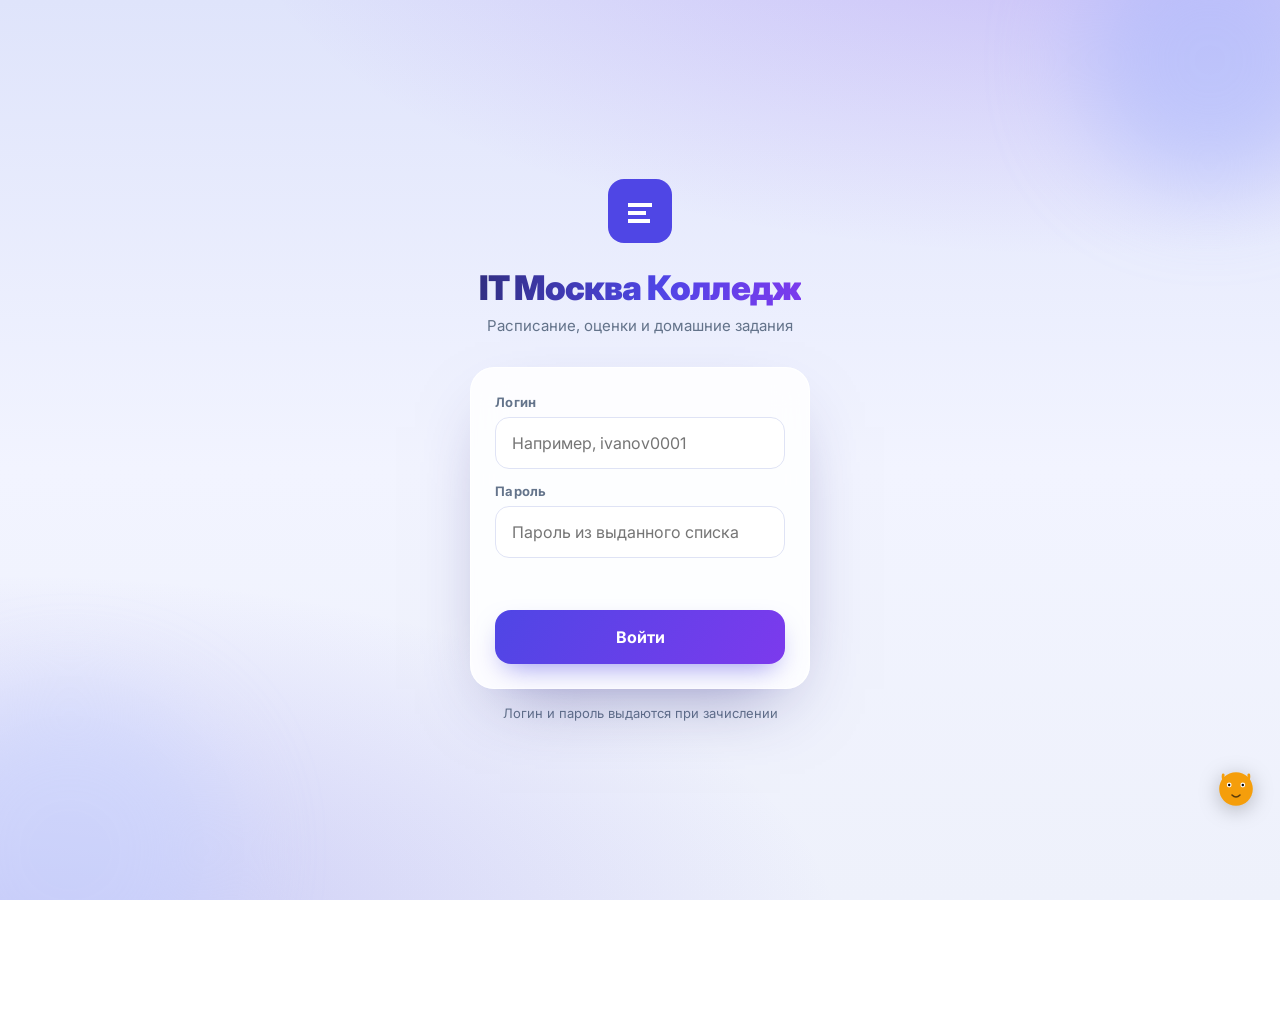
==== index.html @ aaf15a5c "Initial commit: Mesh College PWA (backend, frontend, admin, desktop exe build)" ====
<!DOCTYPE html>
<html lang="ru">
<head>
  <meta charset="UTF-8">
  <meta name="viewport" content="width=device-width, initial-scale=1.0, maximum-scale=1.0, user-scalable=no, viewport-fit=cover">
  <meta name="apple-mobile-web-app-capable" content="yes">
  <meta name="apple-mobile-web-app-status-bar-style" content="black-translucent">
  <meta name="apple-mobile-web-app-title" content="IT Москва Колледж">
  <meta name="theme-color" content="#4f46e5">
  <title>IT Москва Колледж</title>
  <link rel="manifest" href="manifest.json">
  <link rel="icon" type="image/png" href="icons/icon-192.png">
  <link rel="apple-touch-icon" href="icons/touch-icon-180.png">
  <link rel="stylesheet" href="css/style.min.css">
</head>
<body>

  <div id="ptr" class="ptr"></div>

  <!-- ЭКРАН ВХОДА -->
  <div id="screen-login" class="screen active">
    <div class="login-container">
      <div class="login-logo">
        <div class="logo-icon">
          <svg width="64" height="64" viewBox="0 0 64 64" fill="none">
            <rect width="64" height="64" rx="16" fill="#4f46e5"/>
            <path d="M20 24h24v4H20zM20 32h18v4H20zM20 40h22v4H20z" fill="white"/>
          </svg>
        </div>
        <h1>IT Москва Колледж</h1>
        <p class="login-subtitle">Расписание, оценки и домашние задания</p>
      </div>
      <form id="login-form" class="login-form" onsubmit="return Auth.submitLogin(event)">
        <div class="login-field">
          <label for="login-username">Логин</label>
          <input type="text" id="login-username" autocomplete="username" placeholder="Например, ivanov0001" required>
        </div>
        <div class="login-field">
          <label for="login-password">Пароль</label>
          <input type="password" id="login-password" autocomplete="current-password" placeholder="Пароль из выданного списка" required>
        </div>
        <div id="login-error" class="login-error"></div>
        <button type="submit" id="btn-login-submit" class="btn-login">
          <span>Войти</span>
        </button>
      </form>
      <div id="saved-accounts"></div>
      <p class="login-hint">Логин и пароль выдаются при зачислении</p>
    </div>
  </div>

  <!-- ЭКРАН РАСПИСАНИЯ -->
  <div id="screen-schedule" class="screen">
    <header class="screen-header">
      <div class="header-row">
        <div class="header-title-wrap">
          <h2>Расписание</h2>
          <div class="header-stream" id="stream-badge">
            <span class="stream-dot"></span>
            <span id="stream-text">Бета · Второй поток</span>
          </div>
        </div>
        <button class="icon-btn" id="btn-today" onclick="App.navigateTo('today')" title="Мой день">
          <svg width="22" height="22" viewBox="0 0 24 24" fill="none" stroke="currentColor" stroke-width="2">
            <path d="M3 9l9-7 9 7v11a2 2 0 01-2 2H5a2 2 0 01-2-2z"/>
            <path d="M9 22V12h6v10"/>
          </svg>
        </button>
        <button class="icon-btn" id="btn-copy-schedule" onclick="App.copySchedule()" title="Скопировать расписание">
          <svg width="22" height="22" viewBox="0 0 24 24" fill="none" stroke="currentColor" stroke-width="2">
            <rect x="9" y="9" width="13" height="13" rx="2"/>
            <path d="M5 15H4a2 2 0 01-2-2V4a2 2 0 012-2h9a2 2 0 012 2v1"/>
          </svg>
        </button>
        <button class="icon-btn" id="btn-toggle-bells" onclick="App.toggleBells()" title="Расписание звонков">
          <svg width="22" height="22" viewBox="0 0 24 24" fill="none" stroke="currentColor" stroke-width="2">
            <path d="M18 8A6 6 0 006 8c0 7-3 9-3 9h18s-3-2-3-9M13.73 21a2 2 0 01-3.46 0"/>
          </svg>
        </button>
        <button class="icon-btn" id="btn-export-calendar" onclick="App.exportCalendar()" title="Экспорт в календарь">
          <svg width="22" height="22" viewBox="0 0 24 24" fill="none" stroke="currentColor" stroke-width="2">
            <rect x="3" y="4" width="18" height="18" rx="2"/>
            <path d="M16 2v4M8 2v4M3 10h18M8 14h.01M12 14h.01M16 14h.01M8 18h.01M12 18h.01M16 18h.01"/>
          </svg>
        </button>
        <button class="icon-btn" onclick="App.speakSchedule()" title="Озвучить расписание">
          <svg width="22" height="22" viewBox="0 0 24 24" fill="none" stroke="currentColor" stroke-width="2">
            <path d="M11 5L6 9H2v6h4l5 4V5zM15.54 8.46a5 5 0 010 7.07M19.07 4.93a10 10 0 010 14.14"/>
          </svg>
        </button>
      </div>
      <div class="header-date" id="current-date"></div>
    </header>

    <div id="bells-panel" class="bells-panel" style="display:none;"></div>

    <div id="next-lesson-banner" class="next-lesson-banner"></div>

    <div class="mode-segment">
      <button class="mode-segment-btn active" data-mode="week" onclick="App.setScheduleMode('week')">Неделя</button>
      <button class="mode-segment-btn" data-mode="session" onclick="App.setScheduleMode('session')">Сессия</button>
    </div>

    <div id="week-mode">
      <div class="schedule-nav">
        <button class="schedule-nav-btn" data-day="mon">ПН</button>
        <button class="schedule-nav-btn" data-day="tue">ВТ</button>
        <button class="schedule-nav-btn" data-day="wed">СР</button>
        <button class="schedule-nav-btn" data-day="thu">ЧТ</button>
        <button class="schedule-nav-btn" data-day="fri">ПТ</button>
        <button class="schedule-nav-btn" data-day="sat">СБ</button>
      </div>

      <div class="screen-content" id="schedule-content">
        <div class="lesson-card">
          <div class="lesson-pair">1 пара</div>
          <div class="lesson-time">
            <span class="time-start">08:30</span>
            <span class="time-separator">—</span>
            <span class="time-end">10:00</span>
          </div>
          <div class="lesson-info">
            <div class="lesson-subject">Математика</div>
            <div class="lesson-teacher">Иванова И.И.</div>
            <div class="lesson-room">Каб. 214</div>
          </div>
          <div class="lesson-type lesson-type--lection">Лекция</div>
          <div class="lesson-transition">переход в 09:13</div>
        </div>

        <div class="lesson-card">
          <div class="lesson-pair">2 пара</div>
          <div class="lesson-time">
            <span class="time-start">10:10</span>
            <span class="time-separator">—</span>
            <span class="time-end">11:40</span>
          </div>
          <div class="lesson-info">
            <div class="lesson-subject">Информатика</div>
            <div class="lesson-teacher">Петров П.П.</div>
            <div class="lesson-room">Каб. 312</div>
          </div>
          <div class="lesson-type lesson-type--practice">Практика</div>
          <div class="lesson-transition">переход в 10:53</div>
        </div>

        <div class="lesson-card">
          <div class="lesson-pair">3 пара</div>
          <div class="lesson-time">
            <span class="time-start">12:10</span>
            <span class="time-separator">—</span>
            <span class="time-end">13:40</span>
          </div>
          <div class="lesson-info">
            <div class="lesson-subject">Английский язык</div>
            <div class="lesson-teacher">Смирнова А.В.</div>
            <div class="lesson-room">Каб. 108</div>
          </div>
          <div class="lesson-type lesson-type--practice">Практика</div>
          <div class="lesson-transition">переход в 12:53</div>
        </div>
      </div>
    </div>

    <div id="session-mode" class="screen-content" style="display:none;">
      <div class="exam-session-card">
        <div class="exam-session-title" id="session-title">Зимняя сессия 2026/27</div>
        <div class="exam-session-count" id="session-count">5 экзаменов</div>
      </div>
      <div id="exam-list"></div>
      <div id="exam-extras"></div>
    </div>
  </div>

  <!-- ЭКРАН МОЙ ДЕНЬ -->
  <div id="screen-today" class="screen">
    <header class="screen-header">
      <div class="header-row">
        <div class="header-title-wrap">
          <h2>Мой день</h2>
          <div class="header-date" id="today-date"></div>
        </div>
        <button class="icon-btn" onclick="App.navigateTo('schedule')" title="Назад">
          <svg width="22" height="22" viewBox="0 0 24 24" fill="none" stroke="currentColor" stroke-width="2">
            <path d="M19 12H5M12 19l-7-7 7-7"/>
          </svg>
        </button>
      </div>
    </header>

    <div class="screen-content" id="today-content">
      <div class="skeleton-block today-skeleton"></div>
      <div class="skeleton-block today-skeleton"></div>
      <div class="skeleton-block today-skeleton"></div>
    </div>
  </div>

  <!-- ЭКРАН ПОРТФОЛИО -->
  <div id="screen-portfolio" class="screen">
    <header class="screen-header">
      <div class="header-row">
        <div class="header-title-wrap">
          <h2>Портфолио</h2>
          <div class="header-date">Практика · курсовой · достижения</div>
        </div>
        <button class="icon-btn" onclick="App.navigateTo('profile')" title="Назад">
          <svg width="22" height="22" viewBox="0 0 24 24" fill="none" stroke="currentColor" stroke-width="2">
            <path d="M19 12H5M12 19l-7-7 7-7"/>
          </svg>
        </button>
      </div>
    </header>

    <div class="screen-content">
      <button class="btn-secondary profile-action-btn" onclick="App.printPortfolio()">🖨 Печать портфолио</button>
      <div class="exam-session-card">
        <div class="exam-session-title">Практика</div>
        <div class="exam-session-count" id="portfolio-practice-count"></div>
      </div>
      <div id="portfolio-practice"></div>

      <div class="exam-session-card">
        <div class="exam-session-title">Курсовой проект</div>
      </div>
      <div id="portfolio-coursework"></div>

      <div class="exam-session-card">
        <div class="exam-session-title">Диплом</div>
      </div>
      <div id="portfolio-diploma"></div>

      <div class="exam-session-card">
        <div class="exam-session-title">Достижения и награды</div>
      </div>
      <div id="portfolio-achievements"></div>

      <div class="screen-title">Обращения в деканат</div>

      <div class="ticket-form">
        <label class="field-label">Тема обращения</label>
        <input class="text-field" id="ticket-topic" placeholder="Например: справка об обучении">
        <label class="field-label">Текст</label>
        <textarea class="text-field" id="ticket-text" placeholder="Опишите вопрос"></textarea>
        <button class="btn-secondary" onclick="App.createTicket()">Отправить обращение</button>
        <div class="ticket-status" id="ticket-status"></div>
      </div>

      <div id="tickets-list"></div>
    </div>
  </div>

  <!-- ЭКРАН УЧЕБНЫЕ МАТЕРИАЛЫ -->
  <div id="screen-materials" class="screen">
    <header class="screen-header">
      <div class="header-row">
        <div class="header-title-wrap">
          <h2>Учебные материалы</h2>
          <div class="header-date">Материалы и словарь терминов</div>
        </div>
        <button class="icon-btn" onclick="App.navigateTo('profile')" title="Назад">
          <svg width="22" height="22" viewBox="0 0 24 24" fill="none" stroke="currentColor" stroke-width="2">
            <path d="M19 12H5M12 19l-7-7 7-7"/>
          </svg>
        </button>
      </div>
    </header>
    <div class="screen-content" id="materials-content">
      <div class="empty-state"><p>Загрузка…</p></div>
    </div>
  </div>

  <!-- ЭКРАН ВНЕУЧЕБКА -->
  <div id="screen-extern" class="screen">
    <header class="screen-header">
      <div class="header-row">
        <div class="header-title-wrap">
          <h2>Внеучебка</h2>
          <div class="header-date">Кружки · находки · FAQ</div>
        </div>
        <button class="icon-btn" onclick="App.navigateTo('profile')" title="Назад">
          <svg width="22" height="22" viewBox="0 0 24 24" fill="none" stroke="currentColor" stroke-width="2">
            <path d="M19 12H5M12 19l-7-7 7-7"/>
          </svg>
        </button>
      </div>
    </header>
    <div class="screen-content" id="extern-content">
      <div class="empty-state"><p>Загрузка…</p></div>
    </div>
  </div>

  <!-- ЭКРАН ПОДГОТОВКА К СЕССИИ -->
  <div id="screen-prep" class="screen">
    <header class="screen-header">
      <div class="header-row">
        <div class="header-title-wrap">
          <h2>Подготовка к сессии</h2>
          <div class="header-date">Чек-лист и таймер фокуса</div>
        </div>
        <button class="icon-btn" onclick="App.navigateTo('schedule')" title="Назад">
          <svg width="22" height="22" viewBox="0 0 24 24" fill="none" stroke="currentColor" stroke-width="2">
            <path d="M19 12H5M12 19l-7-7 7-7"/>
          </svg>
        </button>
      </div>
    </header>
    <div class="screen-content" id="prep-content">
      <div class="empty-state"><p>Загрузка…</p></div>
    </div>
  </div>

  <!-- ЭКРАН ПРЕПОДАВАТЕЛЯ -->
  <div id="screen-teacher" class="screen">
    <header class="screen-header">
      <div class="header-row">
        <div class="header-title-wrap">
          <h2>Преподаватель</h2>
          <div class="header-date" id="teacher-group"></div>
        </div>
        <button class="icon-btn" onclick="App.navigateTo('profile')" title="Назад">
          <svg width="22" height="22" viewBox="0 0 24 24" fill="none" stroke="currentColor" stroke-width="2">
            <path d="M19 12H5M12 19l-7-7 7-7"/>
          </svg>
        </button>
      </div>
    </header>
    <div class="screen-content" id="teacher-content">
      <div class="empty-state"><p>Загрузка…</p></div>
    </div>
  </div>

  <!-- ЭКРАН КУРАТОРА -->
  <div id="screen-curator" class="screen">
    <header class="screen-header">
      <div class="header-row">
        <div class="header-title-wrap">
          <h2>Куратор</h2>
          <div class="header-date" id="curator-group"></div>
        </div>
        <button class="icon-btn" onclick="App.navigateTo('profile')" title="Назад">
          <svg width="22" height="22" viewBox="0 0 24 24" fill="none" stroke="currentColor" stroke-width="2">
            <path d="M19 12H5M12 19l-7-7 7-7"/>
          </svg>
        </button>
      </div>
    </header>
    <div class="screen-content" id="curator-content">
      <div class="empty-state"><p>Загрузка…</p></div>
    </div>
  </div>

  <!-- ЭКРАН ЗАМЕН -->
  <div id="screen-replacements" class="screen">
    <header class="screen-header">
      <div class="header-row">
        <div class="header-title-wrap">
          <h2>Замены</h2>
          <div class="header-date" id="replacements-date"></div>
        </div>
      </div>
    </header>
    <div class="screen-content" id="replacements-content"></div>
  </div>

  <!-- ЭКРАН НОВОСТЕЙ -->
  <div id="screen-news" class="screen">
    <header class="screen-header">
      <div class="header-row">
        <div class="header-title-wrap">
          <h2>Новости</h2>
        </div>
      </div>
    </header>
    <div class="screen-content" id="news-content">
      <div class="empty-state"><p>Загрузка…</p></div>
    </div>
  </div>

  <!-- ЭКРАН ОЦЕНОК -->
  <div id="screen-grades" class="screen">
    <header class="screen-header">
      <h2>Оценки</h2>
      <div class="header-period">Триместр 1</div>
    </header>

    <div class="screen-content">
      <div class="grades-summary">
        <div class="grade-stat">
          <div class="grade-stat-value" id="avg-grade">4.2</div>
          <div class="grade-stat-label">Средний балл</div>
        </div>
        <div class="grade-stat">
          <div class="grade-stat-value" id="total-marks">47</div>
          <div class="grade-stat-label">Всего оценок</div>
        </div>
      </div>

      <div id="grade-rank-banner"></div>

      <div id="target-calc"></div>

      <div class="grades-chart-card">
        <div class="grades-chart-title">Успеваемость по предметам</div>
        <div id="grades-chart"></div>
      </div>

      <div class="grades-list" id="grades-list">
        <div class="grade-item">
          <div class="grade-subject">Математика</div>
          <div class="grade-marks">
            <span class="mark mark-5">5</span>
            <span class="mark mark-5">5</span>
            <span class="mark mark-4">4</span>
            <span class="mark mark-5">5</span>
            <span class="mark mark-4">4</span>
            <span class="mark mark-5">5</span>
          </div>
          <div class="grade-avg">4.8</div>
        </div>

        <div class="grade-item">
          <div class="grade-subject">Информатика</div>
          <div class="grade-marks">
            <span class="mark mark-5">5</span>
            <span class="mark mark-5">5</span>
            <span class="mark mark-5">5</span>
            <span class="mark mark-4">4</span>
            <span class="mark mark-5">5</span>
          </div>
          <div class="grade-avg">4.8</div>
        </div>

        <div class="grade-item">
          <div class="grade-subject">Английский язык</div>
          <div class="grade-marks">
            <span class="mark mark-4">4</span>
            <span class="mark mark-3">3</span>
            <span class="mark mark-4">4</span>
            <span class="mark mark-5">5</span>
            <span class="mark mark-4">4</span>
          </div>
          <div class="grade-avg">4.0</div>
        </div>

        <div class="grade-item">
          <div class="grade-subject">Русский язык</div>
          <div class="grade-marks">
            <span class="mark mark-4">4</span>
            <span class="mark mark-4">4</span>
            <span class="mark mark-3">3</span>
            <span class="mark mark-4">4</span>
          </div>
          <div class="grade-avg">3.8</div>
        </div>

        <div class="grade-item">
          <div class="grade-subject">Физика</div>
          <div class="grade-marks">
            <span class="mark mark-5">5</span>
            <span class="mark mark-4">4</span>
            <span class="mark mark-5">5</span>
            <span class="mark mark-4">4</span>
            <span class="mark mark-5">5</span>
            <span class="mark mark-5">5</span>
          </div>
          <div class="grade-avg">4.7</div>
        </div>
      </div>
    </div>
  </div>

  <!-- ЭКРАН ДОМАШНИХ -->
  <div id="screen-homework" class="screen">
    <header class="screen-header">
      <h2>Домашние задания</h2>
      <div class="header-count" id="hw-count">4 задания</div>
    </header>

    <div class="screen-content" id="homework-content">
      <div class="homework-card homework-card--urgent">
        <div class="hw-badge">Завтра</div>
        <div class="hw-subject">Математика</div>
        <div class="hw-task">Решить задачи №12-18 стр. 45</div>
        <div class="hw-deadline">11 сентября, 08:30</div>
      </div>

      <div class="homework-card homework-card--soon">
        <div class="hw-badge">Через 2 дня</div>
        <div class="hw-subject">Информатика</div>
        <div class="hw-task">Написать программу на Python</div>
        <div class="hw-deadline">12 сентября, 09:25</div>
      </div>

      <div class="homework-card">
        <div class="hw-badge">Через 3 дня</div>
        <div class="hw-subject">Английский язык</div>
        <div class="hw-task">Выучить слова Unit 5, подготовить презентацию</div>
        <div class="hw-deadline">13 сентября, 10:20</div>
      </div>

      <div class="homework-card">
        <div class="hw-badge">Через 5 дней</div>
        <div class="hw-subject">Физика</div>
        <div class="hw-task">Лабораторная работа №3, отчёт</div>
        <div class="hw-deadline">15 сентября, 11:15</div>
      </div>
    </div>
  </div>

  <!-- ЭКРАН ПОСЕЩАЕМОСТИ -->
  <div id="screen-attendance" class="screen">
    <header class="screen-header">
      <div class="header-row">
        <div class="header-title-wrap">
          <h2>Посещаемость</h2>
          <div class="header-stream">
            <span class="stream-dot"></span>
            <span id="attendance-group"></span>
          </div>
        </div>
        <button class="icon-btn" onclick="App.navigateTo('profile')" title="Назад">
          <svg width="22" height="22" viewBox="0 0 24 24" fill="none" stroke="currentColor" stroke-width="2">
            <path d="M19 12H5M12 19l-7-7 7-7"/>
          </svg>
        </button>
      </div>
    </header>
    <div class="screen-content" id="attendance-content">
      <div class="empty-state"><p>Загрузка…</p></div>
    </div>
  </div>

  <!-- ЭКРАН ПРОФИЛЯ -->
  <div id="screen-profile" class="screen">
    <header class="screen-header">
      <h2>Профиль</h2>
    </header>

    <div class="screen-content">
      <div class="profile-card">
        <div class="profile-avatar" id="profile-avatar">ИП</div>
        <div class="profile-name" id="profile-name">Иванов Петр</div>
        <div class="profile-class" id="profile-class">2 курс</div>
      </div>

      <div class="profile-info">
        <div class="info-row">
          <span class="info-label">Колледж</span>
          <span class="info-value" id="info-school">ГБПОУ ИТ Москвы</span>
        </div>
        <div class="info-row">
          <span class="info-label">Специальность</span>
          <span class="info-value" id="info-speciality">—</span>
        </div>
        <div class="info-row">
          <span class="info-label">Группа</span>
          <span class="info-value" id="info-group">ИС-21</span>
        </div>
        <div class="info-row">
          <span class="info-label">Форма обучения</span>
          <span class="info-value" id="info-forma">Бюджет</span>
        </div>
        <div class="info-row">
          <span class="info-label">Корпус</span>
          <span class="info-value" id="info-address">—</span>
        </div>
        <div class="info-row">
          <span class="info-label">Куратор группы</span>
          <span class="info-value" id="info-teacher">—</span>
        </div>
        <div class="info-row">
          <span class="info-label">Телефон куратора</span>
          <span class="info-value"><a href="tel:" id="info-teacher-phone" style="color:var(--primary);text-decoration:none;">—</a></span>
        </div>
      </div>

      <div class="profile-stats">
        <div class="stat-card">
          <div class="stat-value" id="stat-attendance">94%</div>
          <div class="stat-label">Посещаемость</div>
        </div>
        <div class="stat-card">
          <div class="stat-value" id="stat-homework">87%</div>
          <div class="stat-label">Домашки сданы</div>
        </div>
      </div>

      <div class="achievements-card">
        <div class="achievements-title">Достижения</div>
        <div class="achievements-row">
          <div class="achievement-item">
            <div class="achievement-value" id="ach-avg">4.2</div>
            <div class="achievement-label">Средний балл</div>
          </div>
          <div class="achievement-item">
            <div class="achievement-value" id="ach-scholarship">—</div>
            <div class="achievement-label">Стипендия</div>
          </div>
          <div class="achievement-item">
            <div class="achievement-value" id="ach-rating">—</div>
            <div class="achievement-label">Место в группе</div>
          </div>
        </div>
        <div class="achievement-badge" id="ach-badge"></div>
      </div>

      <div class="profile-actions">
        <button class="quick-item" onclick="App.showStudentCard()">
          <span class="quick-icon qc-indigo">
            <svg width="20" height="20" viewBox="0 0 24 24" fill="none" stroke="currentColor" stroke-width="2" stroke-linecap="round" stroke-linejoin="round">
              <rect x="3" y="3" width="18" height="18" rx="3"/>
              <path d="M3 9h18M9 21V9"/>
            </svg>
          </span>
          <span class="quick-label">Электронный студенческий</span>
        </button>
        <button class="quick-item" onclick="App.toggleLogins()">
          <span class="quick-icon qc-slate">
            <svg width="20" height="20" viewBox="0 0 24 24" fill="none" stroke="currentColor" stroke-width="2" stroke-linecap="round" stroke-linejoin="round">
              <path d="M12 21s-7-4.35-9-8.5C1.5 9 3.5 5 7.5 5 9.3 5 11 6.1 12 7.5 13 6.1 14.7 5 16.5 5c4 0 6 4 4.5 7.5C19 16.65 12 21 12 21z"/>
            </svg>
          </span>
          <span class="quick-label">История входов</span>
        </button>
        <button class="quick-item" onclick="App.navigateTo('attendance')">
          <span class="quick-icon qc-emerald">
            <svg width="20" height="20" viewBox="0 0 24 24" fill="none" stroke="currentColor" stroke-width="2" stroke-linecap="round" stroke-linejoin="round">
              <path d="M9 11l3 3L22 4M21 12v7a2 2 0 01-2 2H5a2 2 0 01-2-2V5a2 2 0 012-2h11"/>
            </svg>
          </span>
          <span class="quick-label">Посещаемость</span>
        </button>
        <button class="quick-item" onclick="App.navigateTo('portfolio')">
          <span class="quick-icon qc-violet">
            <svg width="20" height="20" viewBox="0 0 24 24" fill="none" stroke="currentColor" stroke-width="2" stroke-linecap="round" stroke-linejoin="round">
              <rect x="2" y="7" width="20" height="14" rx="2"/>
              <path d="M16 7V5a2 2 0 00-2-2h-4a2 2 0 00-2 2v2M8 12h.01M12 12h.01M16 12h.01M8 16h.01M12 16h.01M16 16h.01"/>
            </svg>
          </span>
          <span class="quick-label">Портфолио и практика</span>
        </button>
        <button class="quick-item" onclick="App.navigateTo('today')">
          <span class="quick-icon qc-sky">
            <svg width="20" height="20" viewBox="0 0 24 24" fill="none" stroke="currentColor" stroke-width="2" stroke-linecap="round" stroke-linejoin="round">
              <path d="M3 9l9-7 9 7v11a2 2 0 01-2 2H5a2 2 0 01-2-2z"/>
              <path d="M9 22V12h6v10"/>
            </svg>
          </span>
          <span class="quick-label">Мой день</span>
        </button>
        <button class="quick-item" onclick="App.navigateTo('materials')">
          <span class="quick-icon qc-amber">
            <svg width="20" height="20" viewBox="0 0 24 24" fill="none" stroke="currentColor" stroke-width="2" stroke-linecap="round" stroke-linejoin="round">
              <path d="M4 19.5A2.5 2.5 0 016.5 17H20M4 19.5A2.5 2.5 0 006.5 22H20V2H6.5A2.5 2.5 0 004 4.5v15z"/>
            </svg>
          </span>
          <span class="quick-label">Учебные материалы</span>
        </button>
        <button class="quick-item" onclick="App.navigateTo('extern')">
          <span class="quick-icon qc-rose">
            <svg width="20" height="20" viewBox="0 0 24 24" fill="none" stroke="currentColor" stroke-width="2" stroke-linecap="round" stroke-linejoin="round">
              <circle cx="12" cy="12" r="10"/>
              <path d="M8 14s1.5 2 4 2 4-2 4-2"/>
              <line x1="9" y1="9" x2="9.01" y2="9"/>
              <line x1="15" y1="9" x2="15.01" y2="9"/>
            </svg>
          </span>
          <span class="quick-label">Внеучебка</span>
        </button>
        <button class="quick-item" onclick="App.navigateTo('prep')">
          <span class="quick-icon qc-purple">
            <svg width="20" height="20" viewBox="0 0 24 24" fill="none" stroke="currentColor" stroke-width="2" stroke-linecap="round" stroke-linejoin="round">
              <circle cx="12" cy="13" r="8"/>
              <path d="M12 9v4l2 2M9 2h6"/>
            </svg>
          </span>
          <span class="quick-label">Подготовка к сессии</span>
        </button>
        <button class="quick-item" onclick="App.showSpravka()">
          <span class="quick-icon qc-teal">
            <svg width="20" height="20" viewBox="0 0 24 24" fill="none" stroke="currentColor" stroke-width="2" stroke-linecap="round" stroke-linejoin="round">
              <path d="M14 2H6a2 2 0 00-2 2v16a2 2 0 002 2h12a2 2 0 002-2V8z"/>
              <path d="M14 2v6h6M16 13H8M16 17H8M10 9H8"/>
            </svg>
          </span>
          <span class="quick-label">Справка об обучении</span>
        </button>
        <button class="quick-item" onclick="App.showReport()">
          <span class="quick-icon qc-orange">
            <svg width="20" height="20" viewBox="0 0 24 24" fill="none" stroke="currentColor" stroke-width="2" stroke-linecap="round" stroke-linejoin="round">
              <path d="M14 2H6a2 2 0 00-2 2v16a2 2 0 002 2h12a2 2 0 002-2V8z"/>
              <path d="M14 2v6h6M16 13H8M16 17H8M10 9H8"/>
              <path d="M12 15v0"/>
            </svg>
          </span>
          <span class="quick-label">Отчёт об успеваемости</span>
        </button>
        <button class="btn-secondary profile-action-btn" style="display:none" id="btn-teacher-panel" onclick="App.navigateTo('teacher')">
          Отметка посещаемости
        </button>
        <button class="btn-secondary profile-action-btn" style="display:none" id="btn-curator-panel" onclick="App.navigateTo('curator')">
          Дашборд группы
        </button>
      </div>

      <div class="settings-card" id="logins-block" style="display:none">
        <div class="settings-title">Мои входы</div>
        <div id="logins-list"></div>
      </div>

  <div class="settings-card">
    <div class="settings-title">Настройки</div>

    <div class="setting-row">
      <span class="setting-label">Тема оформления</span>
      <button class="push-toggle" id="btn-theme" onclick="App.cycleTheme()">
        <span id="theme-text">Светлая</span>
      </button>
    </div>

    <div class="setting-row">
      <span class="setting-label">Пин-код при открытии</span>
      <button class="push-toggle" id="btn-pin" onclick="App.togglePinLock()">
        <span id="pin-text">Выключить</span>
      </button>
    </div>

    <div class="setting-row" id="install-row" style="display:none;">
      <span class="setting-label">Установить приложение</span>
      <button class="push-toggle" id="btn-install" onclick="App.installApp()">
        <span>Установить</span>
      </button>
    </div>

    <div class="setting-row">
      <span class="setting-label">Напоминания о парах</span>
      <button class="push-toggle" id="btn-push" onclick="App.togglePush()">
        <span id="push-text">Включить</span>
      </button>
    </div>
    <div class="setting-row" style="margin-top:6px">
      <span class="setting-label" style="opacity:.6;font-weight:700">Типы уведомлений</span>
      <span></span>
    </div>
    <div class="setting-row">
      <span class="setting-label">Замены на сегодня</span>
      <button class="push-toggle" id="btn-nt-repl" onclick="App.toggleNotif('mesh_nt_repl')">
        <span>Выкл</span>
      </button>
    </div>
    <div class="setting-row">
      <span class="setting-label">Новые оценки</span>
      <button class="push-toggle" id="btn-nt-grade" onclick="App.toggleNotif('mesh_nt_grade')">
        <span>Выкл</span>
      </button>
    </div>
    <div class="setting-row">
      <span class="setting-label">Дедлайны ДЗ</span>
      <button class="push-toggle" id="btn-nt-hw" onclick="App.toggleNotif('mesh_nt_hw')">
        <span>Выкл</span>
      </button>
    </div>
    <div class="setting-row">
      <span class="setting-label">Мои долги</span>
      <button class="push-toggle" id="btn-nt-debts" onclick="App.toggleNotif('mesh_nt_debts')">
        <span>Выкл</span>
      </button>
    </div>

    <div class="setting-row">
      <span class="setting-label">Сменить пароль</span>
      <button class="push-toggle" onclick="App.showPasswordModal()">
        <span>Изменить</span>
      </button>
    </div>
  </div>

  <button class="btn-secondary" onclick="Auth.logout()">
        <svg width="18" height="18" viewBox="0 0 24 24" fill="none" stroke="currentColor" stroke-width="2">
          <path d="M9 21H5a2 2 0 01-2-2V5a2 2 0 012-2h4M16 17l5-5-5-5M21 12H9"/>
        </svg>
        Выйти из аккаунта
      </button>
    </div>
  </div>

  <!-- СТУДЕНЧЕСКИЙ (МОДАЛКА) -->
  <div id="student-card-modal" class="modal-overlay" style="display:none;" onclick="if(event.target===this)App.closeStudentCard()">
    <div class="student-card">
      <div class="student-card-head">
        <div class="student-card-college">ГБПОУ ИТ Москвы</div>
        <div class="student-card-title" id="sc-name">—</div>
        <div class="student-card-meta" id="sc-group">—</div>
        <div class="student-card-meta" id="sc-speciality">—</div>
      </div>
      <div class="student-card-qr" id="sc-qr"></div>
      <div class="student-card-hint">Покажите этот код при входе в колледж</div>
      <button class="btn-secondary modal-close" onclick="App.closeStudentCard()">Закрыть</button>
    </div>
  </div>

  <!-- ОНБОРДИНГ -->
  <div id="onboarding" class="onboarding" style="display:none;">
    <div class="onboarding-card">
      <h2 id="ob-title">Добро пожаловать!</h2>
      <p id="ob-text">Здесь расписание, оценки, замены и новости колледжа.</p>
      <div class="onboarding-dots">
        <span class="ob-dot active" data-ob="0"></span>
        <span class="ob-dot" data-ob="1"></span>
        <span class="ob-dot" data-ob="2"></span>
        <span class="ob-dot" data-ob="3"></span>
      </div>
      <button class="btn-secondary" id="ob-next" onclick="App.nextOnboarding()">Дальше</button>
    </div>
  </div>

  <!-- ПИН-КОД -->
  <div id="pin-overlay" class="onboarding" style="display:none;">
    <div class="onboarding-card pin-card">
      <h2>Введите пин-код</h2>
      <div class="pin-inputs" id="pin-inputs"></div>
      <p class="pin-error" id="pin-error"></p>
      <div class="pin-pad" id="pin-pad"></div>
    </div>
  </div>

  <!-- СМЕНА ПАРОЛЯ -->
  <div id="password-modal" class="modal-overlay" style="display:none;" onclick="if(event.target===this)App.closeModal(this)">
    <div class="modal-card">
      <h2>Смена пароля</h2>
      <label class="field-label">Текущий пароль</label>
      <input class="text-field" type="password" id="pw-current" autocomplete="current-password" placeholder="Текущий пароль">
      <label class="field-label">Новый пароль</label>
      <input class="text-field" type="password" id="pw-new" autocomplete="new-password" placeholder="Не менее 4 символов">
      <label class="field-label">Повторите новый пароль</label>
      <input class="text-field" type="password" id="pw-confirm" autocomplete="new-password" placeholder="Повторите новый пароль">
      <div class="ticket-status" id="pw-status"></div>
      <button class="btn-secondary profile-action-btn" onclick="App.submitPasswordChange()">Сохранить</button>
      <button class="btn-secondary modal-close" onclick="App.closeModal(document.getElementById('password-modal'))">Отмена</button>
    </div>
  </div>

  <!-- СПРАВКА / ОТЧЁТ -->
  <div id="spravka-modal" class="modal-overlay" style="display:none;" onclick="if(event.target===this)App.closeModal(this)">
    <div class="modal-card spravka-card">
      <h2 id="spravka-title">Справка об обучении</h2>
      <div id="spravka-body" class="spravka-body"></div>
      <button class="btn-secondary profile-action-btn" onclick="App.printSpravka()">Печать</button>
      <button class="btn-secondary profile-action-btn" id="btn-share-report" style="display:none" onclick="App.shareReport()">🖇 Поделиться с родителями</button>
      <button class="btn-secondary modal-close" onclick="App.closeModal(document.getElementById('spravka-modal'))">Закрыть</button>
    </div>
  </div>

  <div id="print-area" class="print-area"></div>

  <!-- ПОИСК (CTRL+K) -->
  <div id="search-overlay" class="search-overlay" style="display:none;" onclick="if(event.target===this)App.hideSearch()">
    <div class="search-panel">
      <div class="search-input-row">
        <input id="search-input" class="text-field" placeholder="Поиск: предмет, новость, термин, раздел…">
        <button class="icon-btn" onclick="App.hideSearch()" title="Закрыть (Esc)">✕</button>
      </div>
      <div id="search-results" class="search-results"></div>
    </div>
  </div>

  <!-- ЧАТБОТ СОВА -->
  <div id="sova-widget" class="sova-widget">
    <button id="sova-fab" class="sova-fab" onclick="App.toggleSova()" title="Спросить Сову">
      <img src="data:image/svg+xml;utf8,<svg xmlns='http://www.w3.org/2000/svg' width='40' height='40' viewBox='0 0 100 100'><circle cx='50' cy='55' r='42' fill='%23f59e0b'/><circle cx='33' cy='45' r='6' fill='white'/><circle cx='67' cy='45' r='6' fill='white'/><circle cx='33' cy='45' r='3' fill='black'/><circle cx='67' cy='45' r='3' fill='black'/><path d='M40 70q10 10 20 0' stroke='%235b3b0a' stroke-width='4' fill='none' stroke-linecap='round'/><path d='M18 20q-2 12 6 16M82 20q2 12-6 16' stroke='%23f59e0b' stroke-width='7' fill='none' stroke-linecap='round'/></svg>" alt="Сова">
    </button>
    <div id="sova-panel" class="sova-panel" style="display:none;">
      <div class="sova-head"><span>Сова · я помогу</span><button class="icon-btn sova-close" onclick="App.toggleSova()">✕</button></div>
      <div id="sova-messages" class="sova-messages">
        <div class="sova-msg">Угу! Спрашивай: «мои оценки», «что завтра», «мои долги», «контакты», «кружки».</div>
      </div>
      <div class="sova-input-row">
        <input id="sova-input" class="text-field" placeholder="Напиши вопрос…" onkeydown="if(event.key==='Enter'){App.sovaAsk()}">
        <button class="icon-btn sova-mic" id="sova-mic" onclick="App.toggleSovaMic()" title="Голосовой вопрос">🎤</button>
        <button class="btn-primary chat-send" onclick="App.sovaAsk()">➤</button>
      </div>
    </div>
  </div>

  <!-- ОФФЛАЙН-БАННЕР -->
  <div id="offline-banner" class="offline-banner" style="display:none;">
    <svg width="18" height="18" viewBox="0 0 24 24" fill="none" stroke="currentColor" stroke-width="2">
      <path d="M1 1l22 22M16.72 11.06A10.94 10.94 0 0119 12.55M5 12.55a10.94 10.94 0 015.17-2.39M10.71 5.05A16 16 0 0122.58 9M1.42 9a15.91 15.91 0 014.7-2.88M8.53 16.11a6 6 0 016.95 0M12 20h.01"/>
    </svg>
    <span>Нет соединения — показано сохранённое расписание</span>
  </div>

  <!-- НИЖНАЯ НАВИГАЦИЯ -->
  <nav class="bottom-nav" id="bottom-nav" style="display:none;">
    <button class="nav-item active" data-screen="schedule" onclick="App.navigateTo('schedule')">
      <svg width="24" height="24" viewBox="0 0 24 24" fill="none" stroke="currentColor" stroke-width="2">
        <rect x="3" y="4" width="18" height="18" rx="2"/>
        <path d="M16 2v4M8 2v4M3 10h18"/>
      </svg>
      <span>Расписание</span>
    </button>
    <button class="nav-item" data-screen="replacements" onclick="App.navigateTo('replacements')">
      <svg width="24" height="24" viewBox="0 0 24 24" fill="none" stroke="currentColor" stroke-width="2">
        <path d="M16 3h5v5M8 3H3v5M21 3l-7 7M3 21l7-7M16 21h5v-5"/>
      </svg>
      <span>Замены</span>
    </button>
    <button class="nav-item" data-screen="news" onclick="App.navigateTo('news')">
      <svg width="24" height="24" viewBox="0 0 24 24" fill="none" stroke="currentColor" stroke-width="2">
        <path d="M22 6a2 2 0 01-2 2H4a2 2 0 01-2-2V4a2 2 0 012-2h16a2 2 0 012 2zM2 6v14a2 2 0 002 2h16a2 2 0 002-2V6M2 10h20"/>
      </svg>
      <span>Новости</span>
    </button>
    <button class="nav-item" data-screen="grades" onclick="App.navigateTo('grades')">
      <svg width="24" height="24" viewBox="0 0 24 24" fill="none" stroke="currentColor" stroke-width="2">
        <path d="M12 2l3.09 6.26L22 9.27l-5 4.87 1.18 6.88L12 17.77l-6.18 3.25L7 14.14 2 9.27l6.91-1.01L12 2z"/>
      </svg>
      <span>Оценки</span>
    </button>
    <button class="nav-item" data-screen="homework" onclick="App.navigateTo('homework')">
      <svg width="24" height="24" viewBox="0 0 24 24" fill="none" stroke="currentColor" stroke-width="2">
        <path d="M14 2H6a2 2 0 00-2 2v16a2 2 0 002 2h12a2 2 0 002-2V8z"/>
        <path d="M14 2v6h6M16 13H8M16 17H8M10 9H8"/>
      </svg>
      <span>Домашки</span>
    </button>
    <button class="nav-item" data-screen="profile" onclick="App.navigateTo('profile')">
      <svg width="24" height="24" viewBox="0 0 24 24" fill="none" stroke="currentColor" stroke-width="2">
        <path d="M20 21v-2a4 4 0 00-4-4H8a4 4 0 00-4 4v2"/>
        <circle cx="12" cy="7" r="4"/>
      </svg>
      <span>Профиль</span>
    </button>
  </nav>

  <script src="js/api.js"></script>
  <script src="js/auth.js"></script>
  <script src="js/app.js"></script>
</body>
</html>
---- css/style.min.css ----
@import url('https://fonts.googleapis.com/css2?family=Inter:wght@400;500;600;700;800;900&display=swap'); *{ margin: 0; padding: 0; box-sizing: border-box;}:root{ --primary: #4f46e5; --primary-light: #818cf8; --primary-dark: #4338ca; --bg: #eef1fb; --bg-soft: #f7f9ff; --card: #ffffff; --text: #0f172a; --text-secondary: #64748b; --border: #e4e7f4; --border-strong: #cdd3ea; --success: #10b981; --success-soft: #d1fae5; --warning: #f59e0b; --warning-soft: #fef3c7; --danger: #ef4444; --danger-soft: #fee2e2; --violet: #7c3aed; --accent: #4f46e5; --accent-soft: rgba(79, 70, 229, 0.12); --shadow-card: 0 1px 2px rgba(15, 23, 42, 0.05), 0 14px 34px -20px rgba(79, 70, 229, 0.28); --shadow-pop: 0 18px 50px -12px rgba(15, 23, 42, 0.35); --radius: 18px; --safe-top: env(safe-area-inset-top); --safe-bottom: env(safe-area-inset-bottom);} body{ font-family: 'Inter', -apple-system, BlinkMacSystemFont, 'SF Pro Display', 'Segoe UI', Roboto, sans-serif; background: linear-gradient(180deg, #e7ebfb 0%, var(--bg-soft) 34%, var(--bg) 100%) fixed; color: var(--text); min-height: 100vh; overflow-x: hidden; -webkit-tap-highlight-color: transparent; -webkit-font-smoothing: antialiased;} .screen{ display: none; min-height: 100vh; padding-bottom: 110px;} .screen.active{ display: block; animation: fadeIn 0.28s cubic-bezier(0.22, 1, 0.36, 1);} @keyframes fadeIn{ from{ opacity: 0; transform: translateY(10px);} to{ opacity: 1; transform: translateY(0);}} .screen-header{ padding: calc(var(--safe-top) + 20px) 20px 18px; background: rgba(255, 255, 255, 0.82); backdrop-filter: blur(18px) saturate(160%); -webkit-backdrop-filter: blur(18px) saturate(160%); border-bottom: 1px solid rgba(228, 231, 244, 0.7); position: sticky; top: 0; z-index: 10;} .screen-header h2{ font-size: 25px; font-weight: 800; letter-spacing: -0.4px; background: linear-gradient(100deg, var(--primary-dark), var(--violet)); -webkit-background-clip: text; background-clip: text; -webkit-text-fill-color: transparent;} .header-date, .header-period, .header-count{ font-size: 14px; color: var(--text-secondary); margin-top: 5px;} .header-stream{ display: inline-flex; align-items: center; gap: 6px; margin-top: 10px; padding: 6px 14px; border-radius: 999px; font-size: 13px; font-weight: 600;} .stream-dot{ width: 8px; height: 8px; border-radius: 50%;} .stream--alfa{ background: var(--accent-soft); color: var(--primary);} .stream--alfa .stream-dot{ background: var(--primary);} .stream--beta{ background: rgba(190, 24, 93, 0.1); color: #be185d;} .stream--beta .stream-dot{ background: #be185d;} .login-container{ display: flex; flex-direction: column; align-items: center; justify-content: center; min-height: 100vh; padding: 40px 24px; text-align: center; position: relative; overflow: hidden; background: radial-gradient(120% 70% at 85% -10%, rgba(124, 58, 237, 0.22), transparent 55%), radial-gradient(120% 75% at 0% 105%, rgba(79, 70, 229, 0.25), transparent 55%), linear-gradient(180deg, #dfe4fb 0%, #f2f4ff 52%, #eef1fb 100%);} .login-container::before, .login-container::after{ content: ""; position: absolute; border-radius: 50%; filter: blur(46px); opacity: 0.5; pointer-events: none;} .login-container::before{ width: 260px; height: 260px; top: -70px; right: -60px; background: #a5b4fc;} .login-container::after{ width: 320px; height: 320px; bottom: -110px; left: -90px; background: #c7d2fe;} .login-logo{ margin-bottom: 32px; position: relative; z-index: 1;} .logo-icon{ margin-bottom: 20px;} .login-logo h1{ font-size: 34px; font-weight: 900; margin-bottom: 8px; letter-spacing: -0.8px; background: linear-gradient(100deg, #312e81, #4f46e5 55%, #7c3aed); -webkit-background-clip: text; background-clip: text; -webkit-text-fill-color: transparent;} .login-subtitle{ font-size: 15px; color: var(--text-secondary);} .login-form{ display: flex; flex-direction: column; gap: 14px; width: 100%; max-width: 340px; text-align: left; position: relative; z-index: 1; background: rgba(255, 255, 255, 0.85); backdrop-filter: blur(16px); border: 1px solid rgba(255, 255, 255, 0.9); border-radius: 24px; padding: 26px 24px 24px; box-shadow: 0 30px 70px -30px rgba(49, 46, 129, 0.5);} .login-field{ display: flex; flex-direction: column; gap: 7px;} .login-field label{ font-size: 13px; font-weight: 700; color: var(--text-secondary); letter-spacing: 0.02em;} .login-field input{ padding: 15px 16px; border: 1.5px solid #dfe3f5; border-radius: 14px; font-size: 16px; background: #fff; color: var(--text); width: 100%; box-sizing: border-box; transition: border-color 0.2s, box-shadow 0.2s; font-family: inherit;} .login-field input:focus{ outline: none; border-color: var(--primary); box-shadow: 0 0 0 4px rgba(79, 70, 229, 0.14);} .login-error{ min-height: 18px; font-size: 13px; color: var(--danger); text-align: left;} .btn-login{ display: flex; align-items: center; justify-content: center; gap: 10px; padding: 17px 32px; border: none; border-radius: 16px; font-size: 16px; font-weight: 700; font-family: inherit; cursor: pointer; transition: all 0.2s; width: 100%; margin-top: 6px; background: linear-gradient(120deg, var(--primary), var(--violet)); color: white; box-shadow: 0 12px 28px -10px rgba(79, 70, 229, 0.6);} .btn-login:active{ transform: scale(0.97); filter: brightness(0.94);} .btn-login:disabled{ opacity: 0.6; cursor: default; box-shadow: none;} .login-hint{ margin-top: 16px; font-size: 13px; color: var(--text-secondary);} .btn-secondary{ display: flex; align-items: center; gap: 8px; padding: 14px 24px; background: var(--card); color: var(--danger); border: 1px solid var(--border); border-radius: 14px; font-size: 15px; font-weight: 600; font-family: inherit; cursor: pointer; transition: all 0.2s; width: 100%; justify-content: center; margin-top: 24px;} .btn-secondary:active{ background: var(--danger-soft); transform: scale(0.98);} .login-hint{ margin-top: 16px; font-size: 13px; color: var(--text-secondary);} .bottom-nav{ position: fixed; bottom: 0; left: 0; right: 0; background: rgba(255, 255, 255, 0.86); backdrop-filter: blur(22px) saturate(180%); -webkit-backdrop-filter: blur(22px) saturate(180%); border-top: 1px solid rgba(228, 231, 244, 0.8); display: flex; justify-content: space-around; align-items: stretch; gap: 2px; padding: 8px 8px calc(var(--safe-bottom) + 10px); z-index: 100;} .nav-item{ display: flex; flex-direction: column; align-items: center; justify-content: center; gap: 4px; padding: 7px 12px; background: none; border: none; border-radius: 16px; color: var(--text-secondary); font-size: 10px; font-weight: 600; font-family: inherit; cursor: pointer; transition: all 0.25s; -webkit-tap-highlight-color: transparent; min-width: 62px;} .nav-item:active{ transform: scale(0.94);} .nav-item.active{ color: var(--primary); background: var(--accent-soft);} .nav-item svg{ width: 24px; height: 24px; transition: all 0.25s;} .nav-item.active svg{ stroke-width: 2.4; transform: translateY(-1px);} .screen-content{ padding: 16px 16px 24px;} .schedule-nav{ display: flex; gap: 6px; padding: 12px 16px; overflow-x: auto; -webkit-overflow-scrolling: touch;} .schedule-nav::-webkit-scrollbar{ display: none;} .schedule-nav-btn{ flex-shrink: 0; padding: 8px 16px; background: var(--card); border: 1px solid var(--border); border-radius: 10px; font-size: 13px; font-weight: 600; color: var(--text-secondary); cursor: pointer; transition: all 0.2s;} .schedule-nav-btn.active{ background: var(--primary); color: white; border-color: var(--primary);} .lesson-card{ display: flex; flex-wrap: wrap; align-items: center; gap: 16px; padding: 16px; background: var(--card); border-radius: 14px; margin-bottom: 10px; box-shadow: 0 1px 3px rgba(0,0,0,0.04); transition: all 0.2s;} .lesson-card:active{ transform: scale(0.98);} .lesson-pair{ width: 100%; font-size: 12px; font-weight: 700; color: var(--primary); text-transform: uppercase; letter-spacing: 0.5px;} .lesson-time{ display: flex; align-items: center; gap: 4px; min-width: 100px;} .time-start{ font-size: 17px; font-weight: 700; color: var(--text);} .time-separator{ color: var(--text-secondary); font-size: 13px;} .time-end{ font-size: 14px; color: var(--text-secondary);} .lesson-info{ flex: 1; min-width: 120px;} .lesson-subject{ font-size: 16px; font-weight: 600; margin-bottom: 4px;} .lesson-teacher{ font-size: 13px; color: var(--text-secondary); margin-bottom: 2px;} .lesson-room{ font-size: 12px; color: var(--text-secondary);} .lesson-type{ font-size: 11px; font-weight: 600; padding: 4px 10px; border-radius: 6px; text-transform: uppercase; letter-spacing: 0.5px;} .lesson-type--lection{ background: #dbeafe; color: var(--primary);} .lesson-type--practice{ background: #dcfce7; color: var(--success);} .lesson-transition{ width: 100%; font-size: 12px; font-weight: 500; color: #d97706; padding-top: 8px; margin-top: 4px; border-top: 1px dashed var(--border);} .lesson-transition::before{ content: "⏲ ";} .grades-summary{ display: flex; gap: 12px; margin-bottom: 20px;} .grade-stat{ flex: 1; background: var(--card); border-radius: 14px; padding: 20px; text-align: center; box-shadow: 0 1px 3px rgba(0,0,0,0.04);} .grade-stat-value{ font-size: 32px; font-weight: 700; color: var(--primary); margin-bottom: 4px;} .grade-stat-label{ font-size: 13px; color: var(--text-secondary);} .grade-item{ background: var(--card); border-radius: 14px; padding: 16px; margin-bottom: 10px; box-shadow: 0 1px 3px rgba(0,0,0,0.04);} .grade-subject{ font-size: 16px; font-weight: 600; margin-bottom: 12px;} .grade-marks{ display: flex; gap: 6px; flex-wrap: wrap; margin-bottom: 10px;} .mark{ width: 32px; height: 32px; display: flex; align-items: center; justify-content: center; border-radius: 8px; font-size: 14px; font-weight: 600;} .mark-5{ background: #dcfce7; color: #16a34a;} .mark-4{ background: #dbeafe; color: #2563eb;} .mark-3{ background: #fef3c7; color: #d97706;} .mark-2{ background: #fee2e2; color: #dc2626;} .grade-avg{ text-align: right; font-size: 18px; font-weight: 700; color: var(--primary);} .homework-card{ background: var(--card); border-radius: 14px; padding: 16px; margin-bottom: 10px; border-left: 4px solid var(--border); box-shadow: 0 1px 3px rgba(0,0,0,0.04);} .homework-card--urgent{ border-left-color: var(--danger);} .homework-card--soon{ border-left-color: var(--warning);} .hw-badge{ display: inline-block; font-size: 11px; font-weight: 600; padding: 4px 10px; border-radius: 6px; background: #f1f5f9; color: var(--text-secondary); margin-bottom: 10px;} .homework-card--urgent .hw-badge{ background: #fee2e2; color: var(--danger);} .homework-card--soon .hw-badge{ background: #fef3c7; color: #d97706;} .hw-subject{ font-size: 16px; font-weight: 600; margin-bottom: 6px;} .hw-task{ font-size: 14px; color: var(--text-secondary); margin-bottom: 10px; line-height: 1.4;} .hw-deadline{ font-size: 12px; color: var(--text-secondary);} .profile-card{ display: flex; flex-direction: column; align-items: center; background: var(--card); border-radius: 14px; padding: 24px; margin-bottom: 16px; box-shadow: 0 1px 3px rgba(0,0,0,0.04);} .profile-avatar{ width: 72px; height: 72px; border-radius: 50%; background: var(--primary); color: white; display: flex; align-items: center; justify-content: center; font-size: 24px; font-weight: 700; margin-bottom: 12px;} .profile-name{ font-size: 20px; font-weight: 700; margin-bottom: 4px;} .profile-class{ font-size: 14px; color: var(--text-secondary);} .profile-info{ background: var(--card); border-radius: 14px; overflow: hidden; margin-bottom: 16px; box-shadow: 0 1px 3px rgba(0,0,0,0.04);} .info-row{ display: flex; justify-content: space-between; align-items: center; padding: 14px 16px; border-bottom: 1px solid var(--border);} .info-row:last-child{ border-bottom: none;} .info-label{ font-size: 14px; color: var(--text-secondary);} .info-value{ font-size: 14px; font-weight: 500; text-align: right;} .profile-stats{ display: flex; gap: 12px; margin-bottom: 8px;} .stat-card{ flex: 1; background: var(--card); border-radius: 14px; padding: 20px; text-align: center; box-shadow: 0 1px 3px rgba(0,0,0,0.04);} .stat-value{ font-size: 28px; font-weight: 700; color: var(--success); margin-bottom: 4px;} .stat-label{ font-size: 13px; color: var(--text-secondary);} .loading{ display: flex; align-items: center; justify-content: center; padding: 40px;} .spinner{ width: 32px; height: 32px; border: 3px solid var(--border); border-top-color: var(--primary); border-radius: 50%; animation: spin 0.8s linear infinite;} @keyframes spin{ to{ transform: rotate(360deg);}} .empty-state{ text-align: center; padding: 60px 24px;} .empty-state svg{ color: var(--text-secondary); margin-bottom: 16px; opacity: 0.4;} .empty-state p{ font-size: 15px; color: var(--text-secondary);} .header-row{ display: flex; align-items: flex-start; justify-content: space-between; gap: 12px;} .header-title-wrap{ flex: 1;} .icon-btn{ display: flex; align-items: center; justify-content: center; width: 40px; height: 40px; border-radius: 10px; border: 1px solid var(--border); background: var(--card); color: var(--text-secondary); cursor: pointer; transition: all 0.2s; flex-shrink: 0;} .icon-btn:active{ transform: scale(0.95); color: var(--primary); border-color: var(--primary);} .next-lesson-banner{ margin: 12px 16px 0; padding: 14px 16px; background: linear-gradient(135deg, var(--primary), var(--primary-light)); color: white; border-radius: 14px; box-shadow: 0 4px 12px rgba(37, 99, 235, 0.25);} .next-lesson-banner .nl-time{ font-size: 12px; opacity: 0.85; margin-bottom: 4px;} .next-lesson-banner .nl-subject{ font-size: 17px; font-weight: 700; margin-bottom: 4px;} .next-lesson-banner .nl-meta{ font-size: 13px; opacity: 0.9;} .next-lesson-banner.nl-ok{ background: var(--card); color: var(--text); box-shadow: 0 1px 3px rgba(0,0,0,0.04); border: 1px solid var(--border);} .next-lesson-banner.nl-ok .nl-subject{ color: var(--success);} .mode-segment{ display: flex; gap: 6px; margin: 12px 16px; background: var(--card); border-radius: 12px; padding: 4px; border: 1px solid var(--border);} .mode-segment-btn{ flex: 1; padding: 10px; border: none; border-radius: 9px; background: none; font-size: 14px; font-weight: 600; color: var(--text-secondary); cursor: pointer; transition: all 0.2s;} .mode-segment-btn.active{ background: var(--primary); color: white;} .exam-session-card{ background: linear-gradient(135deg, var(--primary-dark), var(--primary)); color: white; border-radius: 14px; padding: 20px; margin-bottom: 16px;} .exam-session-title{ font-size: 18px; font-weight: 700; margin-bottom: 6px;} .exam-session-count{ font-size: 14px; opacity: 0.9;} .exam-card{ background: var(--card); border-radius: 14px; padding: 16px; margin-bottom: 10px; box-shadow: 0 1px 3px rgba(0,0,0,0.04); display: flex; align-items: center; gap: 16px;} .exam-date-box{ display: flex; flex-direction: column; align-items: center; justify-content: center; min-width: 56px; padding: 8px 10px; background: #f1f5f9; border-radius: 10px;} .exam-day{ font-size: 20px; font-weight: 700; color: var(--primary);} .exam-month{ font-size: 11px; color: var(--text-secondary); text-transform: uppercase;} .exam-info{ flex: 1;} .exam-subject{ font-size: 16px; font-weight: 600; margin-bottom: 4px;} .exam-form{ font-size: 13px; color: var(--text-secondary);} .exam-countdown{ font-size: 12px; font-weight: 600; padding: 5px 10px; border-radius: 8px; background: #dbeafe; color: var(--primary);} .exam-countdown.soon{ background: #fee2e2; color: var(--danger);} .replacement-card{ background: var(--card); border-radius: 14px; padding: 16px; margin-bottom: 10px; border-left: 4px solid var(--warning); box-shadow: 0 1px 3px rgba(0,0,0,0.04);} .replacement-header{ display: flex; align-items: center; justify-content: space-between; margin-bottom: 10px;} .replacement-day{ font-size: 12px; font-weight: 600; text-transform: uppercase; letter-spacing: 0.5px; color: #d97706;} .replacement-pair{ font-size: 12px; color: var(--text-secondary);} .replacement-subject{ font-size: 16px; font-weight: 600; margin-bottom: 8px;} .replacement-people{ display: flex; flex-direction: column; gap: 4px; margin-bottom: 8px;} .replacement-person{ display: flex; align-items: center; gap: 8px; font-size: 13px; color: var(--text-secondary);} .replacement-person .arrow{ color: #d97706; font-weight: 700;} .replacement-room, .replacement-note{ font-size: 13px; color: var(--text-secondary);} .replacement-note{ margin-top: 6px; padding-top: 8px; border-top: 1px dashed var(--border); font-style: italic;} .settings-card{ background: var(--card); border-radius: 14px; padding: 16px; margin: 16px 0; box-shadow: 0 1px 3px rgba(0,0,0,0.04);} .settings-title{ font-size: 15px; font-weight: 700; margin-bottom: 14px; color: var(--text);} .setting-row{ display: flex; align-items: center; justify-content: space-between; gap: 12px; padding: 10px 0; border-bottom: 1px solid var(--border);} .setting-row:last-child{ border-bottom: none;} .setting-label{ font-size: 14px; color: var(--text);} .segment-control{ display: flex; background: #f1f5f9; border-radius: 10px; padding: 3px; gap: 2px;} .segment-btn{ width: 38px; height: 32px; border: none; border-radius: 8px; background: none; font-size: 14px; font-weight: 600; color: var(--text-secondary); cursor: pointer; transition: all 0.2s;} .segment-btn.active{ background: var(--card); color: var(--primary); box-shadow: 0 1px 3px rgba(0,0,0,0.08);} .setting-select{ padding: 8px 12px; border: 1px solid var(--border); border-radius: 10px; font-size: 14px; font-weight: 500; color: var(--text); background: var(--card); appearance: none; background-image: url("data:image/svg+xml,%3Csvg xmlns='http://www.w3.org/2000/svg' width='12' height='12' viewBox='0 0 24 24' fill='none' stroke='%2364748b' stroke-width='2'%3E%3Cpath d='M6 9l6 6 6-6'/%3E%3C/svg%3E"); background-repeat: no-repeat; background-position: right 10px center; padding-right: 30px;} .push-toggle{ padding: 8px 16px; border: none; border-radius: 10px; background: var(--primary); color: white; font-size: 13px; font-weight: 600; cursor: pointer; transition: all 0.2s;} .push-toggle.on{ background: #fee2e2; color: var(--danger);} .push-toggle:active{ transform: scale(0.95);} .offline-banner{ position: fixed; top: calc(var(--safe-top) + 8px); left: 16px; right: 16px; z-index: 200; display: flex; align-items: center; gap: 8px; padding: 12px 16px; background: #fef3c7; color: #92400e; border-radius: 12px; font-size: 13px; font-weight: 500; box-shadow: 0 4px 12px rgba(146, 64, 14, 0.15); animation: slideDown 0.3s ease;} @keyframes slideDown{ from{ transform: translateY(-20px); opacity: 0;} to{ transform: translateY(0); opacity: 1;}} [data-theme="dark"]{ --bg: #101422; --bg-soft: #171c2e; --card: #1b2136; --text: #e7e9f4; --text-secondary: #9aa3c0; --border: #2d3450; --border-strong: #3d4670; --primary: #818cf8; --primary-light: #a5b4fc; --primary-dark: #6366f1; --accent: #818cf8; --accent-soft: rgba(129, 140, 248, 0.16); --shadow-card: 0 1px 2px rgba(0, 0, 0, 0.3), 0 16px 40px -24px rgba(99, 102, 241, 0.5);} [data-theme="dark"] body{ background: linear-gradient(180deg, #0d111f 0%, #141a2e 40%, #161c30 100%) fixed;} [data-theme="dark"] .screen-header, [data-theme="dark"] .bottom-nav{ background: rgba(27, 33, 54, 0.85);} [data-theme="dark"] .screen-header h2{ background: linear-gradient(100deg, #c7d2fe, #a5b4fc); -webkit-background-clip: text; background-clip: text; -webkit-text-fill-color: transparent;} [data-theme="dark"] .offline-banner{ background: #422006; color: #fde68a;} [data-theme="dark"] .push-toggle, [data-theme="dark"] .push-toggle.on{ background: #334155; color: #e2e8f0;} [data-theme="dark"] .btn-login{ background: linear-gradient(120deg, var(--primary-dark), var(--violet)); color: white;} [data-theme="dark"] input{ background: #0f1424; color: var(--text); border-color: var(--border);} [data-theme="dark"] .login-form{ background: rgba(23, 28, 46, 0.9); border-color: rgba(45, 52, 80, 0.9);} [data-theme="dark"] .login-container{ background: radial-gradient(120% 70% at 85% -10%, rgba(124, 58, 237, 0.3), transparent 55%), radial-gradient(120% 75% at 0% 105%, rgba(99, 102, 241, 0.35), transparent 55%), linear-gradient(180deg, #0d111f, #161c30);} [data-theme="dark"] .login-logo h1{ background: linear-gradient(100deg, #c7d2fe, #818cf8 60%, #a78bfa); -webkit-background-clip: text; background-clip: text; -webkit-text-fill-color: transparent;} .news-card{ background: var(--card); border: 1px solid var(--border); border-radius: 16px; padding: 18px 20px; margin-bottom: 14px;} .news-card-header{ display: flex; justify-content: space-between; align-items: center; margin-bottom: 8px;} .news-category{ display: inline-block; padding: 4px 10px; background: var(--primary-light); color: white; border-radius: 20px; font-size: 12px; font-weight: 600;} .news-date{ font-size: 13px; color: var(--text-secondary);} .news-title{ font-size: 17px; font-weight: 700; margin-bottom: 6px; line-height: 1.35;} .news-body{ font-size: 14px; color: var(--text-secondary); line-height: 1.55;} .bells-panel{ margin: 12px 16px; background: var(--card); border: 1px solid var(--border); border-radius: 16px; padding: 16px; animation: fadeIn 0.2s ease;} .bells-panel-title{ font-size: 16px; font-weight: 700; margin-bottom: 12px;} .bells-shift-row{ margin-bottom: 10px;} .bells-shift-title{ font-size: 13px; font-weight: 600; color: var(--text-secondary); margin-bottom: 6px;} .bells-shift-pair{ display: flex; align-items: baseline; gap: 10px; padding: 6px 0; border-bottom: 1px dashed var(--border); font-size: 14px;} .bells-shift-num{ font-weight: 600; min-width: 52px;} .bells-shift-time{ color: var(--text); font-variant-numeric: tabular-nums;} .bells-shift-transition{ color: var(--text-secondary); font-size: 12px; margin-left: auto;} .grade-mark-item{ display: flex; align-items: center; gap: 8px; padding: 4px 0;} .grade-mark-meta{ display: flex; flex-direction: column; gap: 1px;} .grade-mark-date{ font-size: 11px; color: var(--text-secondary); font-variant-numeric: tabular-nums;} .grade-mark-comment{ font-size: 12px; color: var(--text-secondary);} .achievements-card{ background: var(--card); border: 1px solid var(--border); border-radius: 16px; padding: 18px 20px; margin-top: 16px;} .achievements-title{ font-size: 16px; font-weight: 700; margin-bottom: 14px;} .achievements-row{ display: flex; gap: 12px;} .achievement-item{ flex: 1; background: var(--bg); border-radius: 12px; padding: 12px 8px; text-align: center;} .achievement-value{ font-size: 20px; font-weight: 700; color: var(--primary);} .achievement-value.ach-ok{ color: var(--success);} .achievement-label{ font-size: 12px; color: var(--text-secondary); margin-top: 4px;} .achievement-badge{ margin-top: 12px; text-align: center; font-size: 14px; font-weight: 700; color: var(--success); background: var(--bg); border-radius: 10px; padding: 10px;} .grades-chart-card{ background: var(--card); border: 1px solid var(--border); border-radius: 16px; padding: 16px 16px 10px; margin-bottom: 16px;} .grades-chart-title{ font-size: 15px; font-weight: 700; margin-bottom: 8px;} .sub-note{ font-size: 13px; color: var(--text-secondary); padding: 10px 2px;} .section-title{ font-size: 15px; font-weight: 700; margin-bottom: 10px;} .exam-access-card{ background: var(--card); border: 1px solid var(--border); border-radius: 16px; padding: 16px 18px; margin: 14px 0;} .exam-access-row{ display: flex; justify-content: space-between; align-items: center; padding: 7px 0; border-bottom: 1px dashed var(--border); font-size: 14px;} .exam-access-row:last-child{ border-bottom: none;} .exam-access-subject{ font-weight: 500;} .exam-access-status{ font-size: 13px; font-weight: 700; padding: 3px 10px; border-radius: 20px; white-space: nowrap;} .access-ok{ background: #dcfce7; color: #16a34a;} .access-bad{ background: #fee2e2; color: #dc2626;} .exam-consult-row{ display: flex; justify-content: space-between; gap: 12px; font-size: 14px; padding: 7px 0; border-bottom: 1px dashed var(--border);} .exam-consult-row b{ font-weight: 600;} .exam-consult-row span{ color: var(--text-secondary);} .exam-retake{ background: #fef3c7; color: #92400e; border-radius: 12px; padding: 12px 14px; font-size: 13px; margin-top: 12px;} [data-theme="dark"] .exam-retake{ background: #422006; color: #fde68a;} .exam-avg{ font-size: 12px; color: var(--text-secondary); margin-top: 2px;} .attendance-summary{ background: var(--card); border: 1px solid var(--border); border-radius: 16px; padding: 16px 18px; margin-bottom: 14px; display: flex; gap: 12px;} .attendance-day{ background: var(--card); border: 1px solid var(--border); border-radius: 16px; padding: 14px 16px; margin-bottom: 12px;} .attendance-day-head{ display: flex; justify-content: space-between; font-size: 14px; font-weight: 700; margin-bottom: 10px;} .att-count{ font-size: 13px; color: var(--text-secondary); font-weight: 600;} .attendance-day-lessons{ display: flex; flex-direction: column; gap: 6px;} .att-lesson{ display: flex; align-items: center; gap: 8px; font-size: 14px;} .att-lesson em{ font-style: normal; font-size: 12px; color: var(--text-secondary); margin-left: auto;} .att-subject{ font-weight: 500;} .att-dot{ width: 10px; height: 10px; border-radius: 50%; flex-shrink: 0;} .att-ok{ background: #22c55e;} .att-late{ background: #f59e0b;} .att-bad{ background: #ef4444;} .profile-actions{ display: flex; gap: 10px; margin-top: 14px;} .profile-action-btn{ flex: 1; display: flex; align-items: center; justify-content: center; gap: 8px; text-align: center; font-size: 13px; padding: 12px 8px;} .modal-overlay{ position: fixed; inset: 0; z-index: 300; background: rgba(15, 23, 42, 0.6); display: flex; align-items: center; justify-content: center; padding: 20px; animation: fadeIn 0.2s ease;} .student-card{ background: var(--card); border: 1px solid var(--border); border-radius: 20px; padding: 24px 22px; width: 100%; max-width: 330px; text-align: center; box-shadow: 0 20px 50px rgba(0, 0, 0, 0.25);} .student-card-college{ font-size: 12px; font-weight: 700; letter-spacing: 0.04em; text-transform: uppercase; color: var(--primary); margin-bottom: 8px;} .student-card-title{ font-size: 17px; font-weight: 700; line-height: 1.3; margin-bottom: 4px;} .student-card-meta{ font-size: 13px; color: var(--text-secondary); margin-bottom: 2px;} .student-card-qr svg{ width: 200px; height: 200px; margin: 16px auto 6px; display: block;} .student-card-qr{ min-height: 90px;} .src-hint{ font-size: 13px; color: var(--text-secondary); padding: 20px;} .student-card-hint{ font-size: 12px; color: var(--text-secondary); margin: 4px 0 12px;} .modal-close{ width: 100%;} [data-theme="blue"]{ --primary: #0891b2; --primary-light: #06b6d4; --primary-dark: #0e7490; --bg: #ecfeff; --card: #ffffff; --text: #164e63; --text-secondary: #64748b; --border: #cffafe;} [data-theme="blue"] .stream--alfa{ background: #cffafe;} [data-theme="blue"] .stream--alfa .stream-dot{ background: #0891b2;} .today-card{ background: var(--card); border: 1px solid var(--border); border-radius: 16px; padding: 16px 18px; margin-bottom: 12px;} .today-card--hero{ background: linear-gradient(135deg, var(--primary), var(--primary-dark)); color: #fff; border: none;} .today-card--hero .today-card-title{ color: #fff;} .today-card--hero .today-card-sub{ color: #e0f2fe;} .today-card-title{ font-size: 15px; font-weight: 700; margin-bottom: 8px; color: var(--primary-dark);} .today-card-sub{ font-size: 14px; color: var(--text-secondary); margin-bottom: 4px; line-height: 1.45;} .today-event{ display: flex; justify-content: space-between; gap: 10px; padding: 6px 0; border-bottom: 1px dashed var(--border); font-size: 13px;} .today-event:last-child{ border-bottom: none;} .today-event span:last-child{ text-align: right;} .today-menu-row{ display: flex; justify-content: space-between; gap: 10px; padding: 6px 0; border-bottom: 1px dashed var(--border); font-size: 14px;} .today-menu-row:last-child{ border-bottom: none;} .today-price{ color: var(--text-secondary); white-space: nowrap;} .today-news-title{ font-size: 14px; font-weight: 600; line-height: 1.4;} .skeleton-block{ background: linear-gradient(90deg, var(--border) 25%, var(--card) 50%, var(--border) 75%); background-size: 200% 100%; animation: shimmer 1.2s infinite; border-radius: 16px; height: 84px; margin-bottom: 12px;} .today-skeleton{ height: 110px;} @keyframes shimmer{ from{ background-position: 200% 0;} to{ background-position: -200% 0;}} .grade-hint{ margin-top: 8px; font-size: 12px; color: var(--primary); font-weight: 600;} .note-toggle{ margin-top: 8px; background: none; border: none; color: var(--text-secondary); font-size: 12px; text-decoration: underline; cursor: pointer; padding: 0;} .note-area{ display: none; width: 100%; margin-top: 8px; padding: 10px 12px; border: 1px solid var(--border); border-radius: 10px; font-size: 13px; font-family: inherit; color: var(--text); background: var(--bg); resize: vertical; min-height: 60px;} .screen-title{ font-size: 17px; font-weight: 700; margin: 18px 2px 10px; color: var(--text);} .ticket-form{ background: var(--card); border: 1px solid var(--border); border-radius: 16px; padding: 16px 18px; margin-bottom: 12px;} .field-label{ display: block; font-size: 13px; font-weight: 600; color: var(--text-secondary); margin: 10px 0 4px;} .text-field{ width: 100%; padding: 10px 12px; border: 1px solid var(--border); border-radius: 10px; font-size: 14px; font-family: inherit; color: var(--text); background: var(--card);} .ticket-status{ margin-top: 10px; font-size: 13px; color: var(--success);} .ticket-item{ background: var(--card); border: 1px solid var(--border); border-radius: 14px; padding: 12px 14px; margin-bottom: 10px;} .ticket-item-head{ display: flex; justify-content: space-between; gap: 10px; margin-bottom: 4px;} .ticket-item-text{ font-size: 13px; color: var(--text); margin-bottom: 4px;} .ticket-item-meta{ font-size: 12px; color: var(--text-secondary);} .ticket-pill{ border-radius: 10px; padding: 2px 8px; font-size: 11px; font-weight: 700; white-space: nowrap;} .ticket-new{ background: #fee2e2; color: #b91c1c;} .ticket-in-progress{ background: #fef3c7; color: #b45309;} .ticket-done{ background: #dcfce7; color: #15803d;} .sub-note{ background: var(--card); border: 1px dashed var(--border); border-radius: 14px; padding: 14px 16px; font-size: 13px; color: var(--text-secondary); margin-bottom: 12px;} .onboarding{ position: fixed; inset: 0; z-index: 200; background: rgba(15, 23, 42, 0.65); display: flex; align-items: center; justify-content: center; padding: 24px; backdrop-filter: blur(4px);} .onboarding-card{ background: var(--card); border-radius: 20px; padding: 28px 24px; width: 100%; max-width: 320px; text-align: center; box-shadow: 0 24px 60px rgba(0, 0, 0, 0.3);} .onboarding-card h2{ font-size: 20px; margin-bottom: 10px;} .onboarding-card p{ font-size: 14px; color: var(--text-secondary); line-height: 1.5; margin-bottom: 18px;} .onboarding-dots{ display: flex; justify-content: center; gap: 6px; margin-bottom: 18px;} .ob-dot{ width: 8px; height: 8px; border-radius: 50%; background: var(--border);} .ob-dot.active{ background: var(--primary); width: 22px; border-radius: 6px;} .pin-card h2{ font-size: 18px;} .pin-inputs{ display: flex; justify-content: center; gap: 14px; margin: 18px 0 14px;} .pin-dot{ width: 14px; height: 14px; border-radius: 50%; border: 2px solid var(--border);} .pin-dot.fill{ background: var(--primary); border-color: var(--primary);} .pin-error{ color: var(--danger); font-size: 13px; min-height: 18px; margin-bottom: 6px;} .pin-pad{ display: grid; grid-template-columns: repeat(3, 1fr); gap: 10px; max-width: 220px; margin: 0 auto;} .pin-key{ padding: 14px 0; border: 1px solid var(--border); border-radius: 12px; background: var(--bg); color: var(--text); font-size: 20px; font-weight: 600; cursor: pointer;} .pin-key:active{ background: var(--primary); color: #fff;} .mat-card, .prep-card, .pomo-card, .faq-item{ margin-bottom: 12px;} .mat-card, .prep-card{ background: var(--card); border: 1px solid var(--border); border-radius: 16px; overflow: hidden;} .mat-subject{ display: flex; justify-content: space-between; align-items: center; padding: 14px 16px; font-weight: 700; cursor: pointer; color: var(--primary-dark);} .mat-caret{ color: var(--text-secondary); font-size: 13px;} .mat-body{ padding: 0 16px 14px; border-top: 1px solid var(--border);} .mat-list-title{ font-size: 12px; font-weight: 700; color: var(--text-secondary); margin: 10px 0 6px; text-transform: uppercase; letter-spacing: .03em;} .mat-item{ display: flex; gap: 10px; font-size: 14px; padding: 4px 0;} .mat-type{ flex-shrink: 0; font-size: 11px; font-weight: 600; color: var(--primary); background: color-mix(in srgb, var(--primary) 12%, transparent); border-radius: 8px; padding: 2px 8px; height: fit-content;} .term-item{ background: var(--bg); border-radius: 10px; padding: 10px 12px; margin: 6px 0;} .term-word{ font-weight: 700; font-size: 14px;} .term-def{ font-size: 13px; color: var(--text-secondary);} .extern-section-title{ font-size: 15px; font-weight: 700; margin: 14px 0 8px; color: var(--primary-dark);} .extern-section-title:first-child{ margin-top: 4px;} .faq-item{ background: var(--bg); border: 1px solid var(--border); border-radius: 12px;} .faq-q{ padding: 12px 14px; font-weight: 600; font-size: 14px; cursor: pointer;} .faq-a{ padding: 0 14px 12px; font-size: 13px; color: var(--text-secondary);} .prep-card{ padding: 14px 16px;} .prep-bar{ height: 8px; border-radius: 6px; background: var(--bg); overflow: hidden; margin: 10px 0 6px;} .prep-bar-fill{ height: 100%; border-radius: 6px; background: linear-gradient(90deg, var(--primary), #22c55e); transition: width .3s;} .prep-list{ margin-top: 12px;} .prep-subject{ font-weight: 700; font-size: 14px; margin: 12px 0 4px; color: var(--primary-dark);} .prep-check{ display: flex; align-items: center; gap: 10px; padding: 7px 4px; font-size: 14px; cursor: pointer;} .prep-box{ width: 18px; height: 18px; border-radius: 6px; border: 2px solid var(--border-strong); flex-shrink: 0;} .prep-box.checked{ background: #22c55e; border-color: #22c55e;} .pomo-card{ text-align: center; background: var(--card); border: 1px solid var(--border); border-radius: 16px; padding: 18px;} .pomo-time{ font-size: 44px; font-weight: 800; letter-spacing: 1px; color: var(--primary); margin-bottom: 12px;} .pomo-controls{ display: flex; gap: 10px; justify-content: center;} .tea-row{ display: flex; gap: 8px; margin: 8px 0; align-items: center;} .tea-row .icon-btn{ flex-shrink: 0;} .bells-rooms{ margin-top: 12px; padding-top: 12px; border-top: 1px solid var(--border);} .rooms-chips{ display: flex; flex-wrap: wrap; gap: 8px; padding: 6px 0;} .room-chip{ background: var(--primary); color: #fff; font-size: 13px; font-weight: 600; padding: 6px 12px; border-radius: 20px;} .bells-rooms-btn{ margin-top: 12px; width: 100%;} .news-actions{ margin-top: 10px; padding-top: 10px; border-top: 1px solid var(--border);} .news-like{ background: var(--bg); border: 1px solid var(--border); border-radius: 20px; padding: 6px 14px; font-size: 14px; color: var(--text-secondary);} .news-like.liked{ color: #ef4444; border-color: #ef4444;} .news-comments{ margin-top: 8px;} .news-comment{ font-size: 13px; color: var(--text-secondary); padding: 4px 0;} .news-comment b{ color: var(--text);} .news-comment em{ display: block; font-size: 11px; opacity: .7;} .nc-input{ margin: 6px 0;} .news-comment-btn{ margin-top: 4px;} .today-menu-right{ display: inline-flex; align-items: center; gap: 8px;} .today-fav{ font-size: 16px; color: var(--border-strong); cursor: pointer;} .today-fav.fav-on{ color: #f59e0b;} .grade-trend{ font-size: 12px; color: var(--primary); margin-top: 4px;} .grade-forecast{ font-size: 12px; font-weight: 600; color: var(--primary-dark); margin-top: 2px;} .modal-overlay{ position: fixed; inset: 0; background: rgba(0,0,0,.5); display: flex; align-items: center; justify-content: center; z-index: 100; padding: 20px;} .modal-card{ background: var(--card); border-radius: 20px; padding: 24px 20px; width: 100%; max-width: 380px; max-height: 86vh; overflow: auto;} .modal-card h2{ font-size: 18px; margin-bottom: 14px;} .modal-card .text-field{ margin-bottom: 10px;} .modal-card .profile-action-btn{ margin-top: 10px; width: 100%;} .modal-card .modal-close{ margin-top: 8px;} .spravka-body{ background: var(--bg); border-radius: 12px; padding: 16px; font-size: 14px; line-height: 1.5;} .spravka-line{ font-weight: 800; text-transform: uppercase; margin-bottom: 6px;} .spravka-meta{ margin-top: 8px; color: var(--text-secondary); font-size: 12px;} .print-area{ display: none;} body.print-spravka> *:not(.print-area){ display: none !important;} @media print{ .bottom-nav, .screen-header .icon-btn, #btn-export-calendar, #btn-copy-schedule, #btn-today, #offline-banner, .modal-overlay, .onboarding, #bottom-nav, .settings-card, .profile-actions, .note-toggle, .note-area{ display: none !important;} body{ background: #fff;} .screen{ display: none; padding: 0;} .screen.active{ display: block; animation: none;} .no-print{ display: none !important;} .print-area, .print-doc{ display: block !important;} .print-doc{ font-family: Georgia, 'Times New Roman', serif; padding-top: 40px; max-width: 640px; margin: 0 auto; line-height: 1.6;} .print-doc h1{ font-size: 18px; text-align: center; margin-bottom: 24px;}} .poll-option{ display:flex; align-items:center; justify-content:space-between; gap:8px; padding:10px 12px; margin:6px 0; border:1px solid var(--border); border-radius:12px; cursor:pointer; background: var(--bg-soft, transparent);} .poll-option:active{ opacity:.7;} .goal-add-row{ display:flex; gap:8px; margin:8px 0;} .goal-add-row .text-field{ flex:1;} .goal-del{ margin-left:auto; opacity:.5;} .mat-fav{ margin-left:auto; margin-right:6px; cursor:pointer; opacity:.6; font-size:16px;} .mat-card--fav{ border-color: var(--accent, #2563eb);} .report-table{ margin:8px 0;} .teacher-pairs{ margin-top:6px;} .sub-note{ font-size:13px; opacity:.7; margin:4px 0;} .today-countdown{ margin-top:6px; font-weight:600; color: var(--accent, #2563eb);} .chat-input-row{ display:flex; gap:8px; margin:10px 0 4px;} .chat-send{ min-width:54px;} #chat-box{ max-height: 320px; overflow:auto; display:flex; flex-direction:column; gap:8px; margin-bottom:4px;} .chat-msg{ background: var(--bg-soft, rgba(0,0,0,.03)); border-radius:12px; padding:8px 12px; align-self:flex-start; max-width:88%;} .chat-msg--me{ align-self:flex-end; background: var(--accent-soft, rgba(37,99,235,.12));} .chat-msg-head{ display:flex; gap:8px; align-items:center; font-size:12px; margin-bottom:2px;} .chat-msg-ts{ opacity:.55; font-size:11px;} .chat-msg-text{ word-break:break-word;} .news-important{ background:#dc2626; color:#fff; font-size:11px; font-weight:700; padding:2px 8px; border-radius:10px; margin-left:6px;} .news-card--important{ border-color:#dc2626;} .news-reads{ font-size:12px; opacity:.6; margin-top:6px;} .ticket-answer{ margin:6px 0; padding:8px 10px; background: var(--accent-soft, rgba(37,99,235,.10)); border-radius:10px; font-size:13px;} .curator-reply-row{ display:flex; gap:6px; margin-top:8px;} .search-overlay{ position:fixed; inset:0; z-index:120; background:rgba(0,0,0,.45); display:flex; align-items:flex-start; justify-content:center; padding:8vh 16px 16px;} .search-panel{ width:100%; max-width:560px; background:var(--bg, #fff); border-radius:14px; padding:12px; box-shadow:0 12px 40px rgba(0,0,0,.25);} .search-input-row{ display:flex; gap:8px; align-items:center;} .search-results{ margin-top:8px; max-height:55vh; overflow:auto; display:flex; flex-direction:column; gap:6px;} .search-hit{ display:flex; gap:10px; align-items:flex-start; text-align:left; background:var(--bg-soft, rgba(0,0,0,.03)); border:1px solid var(--border, rgba(0,0,0,.08)); border-radius:10px; padding:8px 10px; color:inherit; width:100%; cursor:pointer;} .search-hit b{ display:block; font-size:14px;} .search-hit em{ display:block; font-style:normal; font-size:12px; opacity:.65;} .sova-widget{ position:fixed; right:16px; bottom:84px; z-index:110; display:flex; flex-direction:column; align-items:flex-end;} .sova-fab{ width:56px; height:56px; border-radius:50%; border:none; background:transparent; cursor:pointer; filter:drop-shadow(0 4px 10px rgba(0,0,0,.25));} .sova-panel{ width:300px; max-width:calc(100vw - 32px); background:var(--bg, #fff); border:1px solid var(--border, rgba(0,0,0,.1)); border-radius:14px; margin-bottom:8px; box-shadow:0 10px 30px rgba(0,0,0,.2); display:flex; flex-direction:column; max-height:70vh;} .sova-head{ display:flex; justify-content:space-between; align-items:center; padding:10px 14px; background:var(--accent, #2563eb); color:#fff; border-radius:14px 14px 0 0; font-weight:700;} .sova-close{ color:#fff;} .sova-messages{ display:flex; flex-direction:column; gap:8px; padding:10px; overflow:auto; flex:1;} .sova-msg{ background:var(--bg-soft, rgba(0,0,0,.04)); border-radius:10px; padding:8px 10px; font-size:13px; align-self:flex-start; max-width:90%;} .sova-msg.sova-user{ align-self:flex-end; background:var(--accent-soft, rgba(37,99,235,.14));} .sova-input-row{ display:flex; gap:8px; padding:8px; border-top:1px solid var(--border, rgba(0,0,0,.08));} .news-voice{ margin-left:8px; border:none; background:none; cursor:pointer; font-size:14px; vertical-align:middle; padding:2px; opacity:.7;} .tj-row{ display:flex; align-items:center; justify-content:space-between; gap:8px; padding:6px 0; border-bottom:1px solid var(--border, rgba(0,0,0,.07));} .tj-name{ font-size:14px; display:flex; flex-direction:column;} .tj-name em{ font-style:normal; font-size:12px; opacity:.6;} .tj-controls{ display:flex; gap:6px; align-items:center;} .tj-value{ width:64px; padding:6px 8px;} .tj-date{ width:96px; padding:6px 8px;} .tj-save{ min-width:40px;} .badge-chip{ display:inline-block; background:var(--accent-soft, rgba(37,99,235,.12)); color:var(--text, #111); border:1px solid var(--accent, #2563eb); border-radius:12px; padding:4px 10px; font-size:12px; margin:3px 4px 3px 0;} .today-card--debts{ border-color:#dc2626;} .today-card--ok{ border-color:var(--accent, #2563eb);}:focus-visible{ outline: 2px solid var(--primary); outline-offset: 2px;} .lesson-card, .grade-item, .homework-card, .profile-card, .profile-info, .stat-card, .grade-stat, .news-card, .today-card, .replacement-card, .exam-card, .mat-card, .prep-card, .ticket-form, .ticket-item, .attendance-day, .attendance-summary, .settings-card, .achievements-card, .grades-chart-card, .exam-access-card{ border: 1px solid var(--border); box-shadow: var(--shadow-card);} .lesson-card, .grade-item, .homework-card, .profile-card, .stat-card, .grade-stat, .news-card, .today-card, .replacement-card, .exam-card, .ticket-form, .ticket-item, .attendance-day, .attendance-summary, .settings-card{ border-radius: var(--radius);} .screen-content{ max-width: 720px; margin: 0 auto; width: 100%;} .schedule-nav, .mode-segment{ max-width: 720px; margin-left: auto; margin-right: auto;} .screen-title, .section-title, .settings-title, .grades-chart-title, .bells-panel-title, .achievements-title{ font-weight: 800; letter-spacing: -0.2px;} .lesson-pair{ font-size: 11px; font-weight: 800; letter-spacing: 1px; color: var(--primary); display: inline-block; background: var(--accent-soft); padding: 4px 12px; border-radius: 999px; margin-bottom: 2px;} .lesson-time{ min-width: 112px; background: var(--bg-soft); border-radius: 14px; padding: 10px 12px; flex-direction: column; align-items: flex-start; gap: 2px; border: 1px solid var(--border);} .time-start{ font-size: 18px; font-weight: 800;} .time-end{ font-size: 12px;} .lesson-subject{ font-size: 16px; font-weight: 700;} .lesson-teacher, .lesson-room{ color: var(--text-secondary);} .lesson-type{ font-size: 10px; font-weight: 700; letter-spacing: 0.8px;} .lesson-type--lection{ background: var(--accent-soft); color: var(--primary);} .lesson-type--practice{ background: var(--success-soft); color: #0d9488;} .schedule-nav-btn{ border-radius: 999px; font-weight: 600; border: 1px solid var(--border); background: var(--card); box-shadow: 0 1px 3px rgba(15,23,42,.04);} .schedule-nav-btn.active{ background: linear-gradient(120deg, var(--primary), var(--violet)); border-color: transparent; box-shadow: 0 8px 20px -8px rgba(79,70,229,.6);} .mode-segment{ border-radius: 16px; background: var(--bg-soft);} .mode-segment-btn.active{ background: linear-gradient(120deg, var(--primary), var(--violet));} .grade-stat-value{ background: linear-gradient(120deg, var(--primary), var(--violet)); -webkit-background-clip: text; background-clip: text; -webkit-text-fill-color: transparent;} .grade-avg, .stat-value{ font-weight: 800;} .mark{ width: 34px; height: 34px; border-radius: 11px; font-weight: 800; box-shadow: inset 0 -2px 0 rgba(0,0,0,.05);} .news-card{ transition: transform .2s, box-shadow .2s;} .news-card:active{ transform: scale(.99);} .news-category{ background: linear-gradient(120deg, var(--primary), var(--violet)); border-radius: 999px; box-shadow: 0 6px 16px -8px rgba(79,70,229,.7);} .news-card--important{ border-color: #dc2626; box-shadow: 0 12px 30px -18px rgba(220,38,38,.5);} .news-important{ background: linear-gradient(120deg, #ef4444, #f43f5e);} .today-card--hero{ background: linear-gradient(135deg, var(--primary) 0%, var(--violet) 100%); border: none; box-shadow: 0 22px 44px -22px rgba(79,70,229,.7);} .today-card--hero .today-card-title{ font-size: 16px; font-weight: 800;} .today-card--debts{ border: 1.5px solid #fca5a5; background: linear-gradient(180deg, rgba(239,68,68,.05), var(--card));} .today-card--ok{ border: 1.5px solid #6ee7b7; background: linear-gradient(180deg, rgba(16,185,129,.06), var(--card));} .badge-chip{ background: linear-gradient(120deg, var(--accent-soft), rgba(124,58,237,.1)); border-radius: 999px; font-weight: 600;} .profile-avatar{ background: linear-gradient(135deg, var(--primary), var(--violet)); box-shadow: 0 14px 30px -12px rgba(79,70,229,.7); border: 3px solid #fff;} .profile-name{ font-weight: 800; letter-spacing: -0.3px;} .profile-info .info-row:first-child{ border-top-left-radius: var(--radius); border-top-right-radius: var(--radius);} .stat-card, .grade-stat{ position: relative; overflow: hidden;} .stat-card::before, .grade-stat::before{ content: ""; position: absolute; inset: 0; background: radial-gradient(80% 60% at 50% 0%, var(--accent-soft), transparent 70%); pointer-events: none;} .achievement-item{ background: var(--accent-soft); border: 1px solid var(--border);} .achievement-value{ font-weight: 800;} .achievement-badge{ background: linear-gradient(120deg, var(--accent-soft), rgba(124,58,237,.12)); color: var(--primary-dark); border: 1px solid var(--border);} .news-like{ border-radius: 999px; font-weight: 600; transition: all .2s;} .news-like.liked{ background: var(--danger-soft); font-weight: 700;} .modal-overlay{ background: rgba(13, 17, 31, 0.55); backdrop-filter: blur(6px);} .modal-card, .student-card{ border-radius: 24px; box-shadow: var(--shadow-pop); border: 1px solid var(--border);} .student-card{ background: linear-gradient(180deg, var(--card), var(--bg-soft));} .spravka-body{ background: linear-gradient(180deg, var(--bg-soft), var(--bg)); border: 1px dashed var(--border);} .report-table .today-menu-row{ padding: 8px 0; font-weight: 500;} .search-panel, .sova-panel{ background: rgba(255,255,255,.92); backdrop-filter: blur(16px); border: 1px solid var(--border); box-shadow: var(--shadow-pop);} .search-hit{ background: var(--bg-soft); border: 1px solid var(--border); border-radius: 12px; font-family: inherit; transition: background .15s, transform .15s;} .search-hit:active{ background: var(--accent-soft); transform: scale(.99);} .search-hit b{ font-weight: 700;} .search-hit em{ opacity: .6;} .sova-head{ background: linear-gradient(120deg, var(--primary), var(--violet));} .sova-msg.sova-user{ background: var(--accent-soft);} .text-field{ border: 1.5px solid var(--border); border-radius: 12px; transition: border-color .2s, box-shadow .2s; background: var(--bg-soft);} .text-field:focus{ outline: none; border-color: var(--primary); box-shadow: 0 0 0 3px rgba(79,70,229,.12); background: var(--card);} .segment-btn.active{ box-shadow: 0 2px 8px rgba(15,23,42,.1);} .empty-state svg{ color: var(--primary); opacity: .35;} .spinner{ border-width: 3px; border-color: var(--border); border-top-color: var(--primary);}::-webkit-scrollbar{ width: 8px; height: 8px;}::-webkit-scrollbar-thumb{ background: var(--border-strong); border-radius: 8px;}::-webkit-scrollbar-track{ background: transparent;} [data-theme="dark"] .lesson-type--lection{ background: rgba(129,140,248,.18); color: var(--primary-light);} [data-theme="dark"] .today-card--debts{ background: linear-gradient(180deg, rgba(239,68,68,.08), var(--card));} [data-theme="dark"] .today-card--ok{ background: linear-gradient(180deg, rgba(16,185,129,.1), var(--card));} [data-theme="dark"] .profile-avatar{ border-color: var(--card);} [data-theme="dark"] .news-category{ box-shadow: none;} [data-theme="dark"] .search-panel, [data-theme="dark"] .sova-panel{ background: rgba(27,33,54,.94);} [data-theme="dark"] .text-field{ background: rgba(15,20,36,.5);} [data-theme="dark"] .text-field:focus{ background: rgba(15,20,36,.9);} .profile-actions{ display: grid; grid-template-columns: repeat(2, 1fr); gap: 10px; margin-top: 14px;} .quick-item{ display: flex; flex-direction: column; align-items: center; justify-content: center; gap: 9px; padding: 16px 10px; min-height: 96px; background: var(--card); border: 1px solid var(--border); border-radius: 18px; box-shadow: var(--shadow-card); font-family: inherit; font-size: 12px; font-weight: 650; line-height: 1.3; color: var(--text); text-align: center; cursor: pointer; -webkit-tap-highlight-color: transparent; transition: transform .16s cubic-bezier(.22,1,.36,1), box-shadow .16s, border-color .16s;} .quick-item:active{ transform: scale(.96); border-color: color-mix(in srgb, var(--primary) 40%, var(--border));} .quick-item:hover{ border-color: color-mix(in srgb, var(--primary) 30%, var(--border));} .quick-icon{ width: 44px; height: 44px; border-radius: 14px; display: flex; align-items: center; justify-content: center; flex-shrink: 0;} .quick-icon svg{ width: 22px; height: 22px;} .qc-indigo{ background: rgba(79,70,229,.12); color: #4f46e5;} .qc-slate{ background: rgba(100,116,139,.13); color: #475569;} .qc-emerald{ background: rgba(16,185,129,.13); color: #0d9488;} .qc-violet{ background: rgba(124,58,237,.13); color: #7c3aed;} .qc-sky{ background: rgba(14,165,233,.13); color: #0284c7;} .qc-amber{ background: rgba(245,158,11,.15); color: #b45309;} .qc-rose{ background: rgba(244,63,94,.12); color: #e11d48;} .qc-purple{ background: rgba(168,85,247,.13); color: #9333ea;} .qc-teal{ background: rgba(20,184,166,.13); color: #0f766e;} .qc-orange{ background: rgba(249,115,22,.14); color: #c2410c;} #btn-teacher-panel, #btn-curator-panel{ grid-column: 1 / -1; margin-top: 0;} [data-theme="dark"] .quick-item{ background: var(--card); box-shadow: var(--shadow-card);} [data-theme="dark"] .qc-indigo{ background: rgba(129,140,248,.16); color: #a5b4fc;} [data-theme="dark"] .qc-slate{ background: rgba(148,163,184,.14); color: #cbd5e1;} [data-theme="dark"] .qc-emerald{ background: rgba(52,211,153,.14); color: #6ee7b7;} [data-theme="dark"] .qc-violet{ background: rgba(167,139,250,.15); color: #c4b5fd;} [data-theme="dark"] .qc-sky{ background: rgba(56,189,248,.14); color: #7dd3fc;} [data-theme="dark"] .qc-amber{ background: rgba(251,191,36,.14); color: #fcd34d;} [data-theme="dark"] .qc-rose{ background: rgba(251,113,133,.14); color: #fda4af;} [data-theme="dark"] .qc-purple{ background: rgba(192,132,252,.15); color: #d8b4fe;} [data-theme="dark"] .qc-teal{ background: rgba(45,212,191,.14); color: #99f6e4;} [data-theme="dark"] .qc-orange{ background: rgba(251,146,60,.15); color: #fdba74;} .today-card--grade{ background: linear-gradient(180deg, rgba(79,70,229,.07), var(--card));} [data-theme="dark"] .today-card--grade{ background: linear-gradient(180deg, rgba(129,140,248,.12), var(--card));} .today-goal-bar{ height: 10px; background: rgba(120,130,190,.18); border-radius: 999px; overflow: hidden; margin: 10px 0 8px;} .today-goal-fill{ height: 100%; border-radius: 999px; background: linear-gradient(90deg, var(--primary), var(--violet)); transition: width .6s cubic-bezier(.22,1,.36,1);} .ptr{ position: fixed; top: 0; left: 0; right: 0; z-index: 60; display: flex; align-items: center; justify-content: center; padding-top: calc(var(--safe-top) + 8px); color: var(--text-secondary); font-size: 13px; font-weight: 600; transform: translateY(-120%); transition: transform .2s cubic-bezier(.22,1,.36,1); pointer-events: none;} .ptr.visible{ transform: translateY(0); animation: ptrPulse 1.1s ease-in-out infinite alternate;} @keyframes ptrPulse{ from{ opacity: .65;} to{ opacity: 1;}} .rating-list{ display: flex; flex-direction: column; gap: 6px; margin-bottom: 14px;} .rating-row{ display: flex; align-items: center; gap: 10px; padding: 10px 12px; border-radius: 12px; background: var(--card); box-shadow: var(--shadow-card);} .rating-pos{ width: 26px; height: 26px; border-radius: 50%; display: flex; align-items: center; justify-content: center; font-size: 12px; font-weight: 700; color: #fff; background: linear-gradient(135deg, var(--primary), var(--violet));} .rating-name{ flex: 1; font-weight: 600; overflow: hidden; text-overflow: ellipsis; white-space: nowrap;} .rating-avg{ font-weight: 700; color: var(--primary);} .today-card--weather{ margin-top: 10px;} .weather-row{ display: flex; align-items: center; gap: 14px;} .weather-temp{ font-size: 34px; font-weight: 800; line-height: 1; background: linear-gradient(135deg, var(--primary), var(--violet)); -webkit-background-clip: text; background-clip: text; -webkit-text-fill-color: transparent;} .weather-meta{ font-size: 13px; color: var(--text-secondary);} .weather-note{ font-size: 12px; margin-top: 3px; opacity: .85;} .rank-banner{ display: flex; align-items: center; gap: 10px; padding: 10px 14px; margin: 10px 0 4px; border-radius: 14px; background: var(--card); box-shadow: var(--shadow-card); font-size: 14px;} .rank-banner.rank-top{ background: linear-gradient(135deg, #fef3c7, #fffbeb);} .rank-icon{ font-size: 20px;} .rank-sub{ color: var(--text-secondary); font-size: 12px;} .histogram-wrap{ margin: 8px 0 4px;} .grade-histogram{ display: grid; grid-template-columns: 1fr 1fr 1fr 1fr; gap: 6px; align-items: end; text-align: center;} .hist-col{ display: flex; flex-direction: column; align-items: center; gap: 2px;} .hist-bar{ width: 100%; min-height: 2px; border-radius: 4px 4px 0 0; background: linear-gradient(180deg, var(--primary), var(--violet)); opacity: .85;} .hist-num{ font-size: 11px; font-weight: 700; color: var(--text-secondary);} .hist-label{ font-size: 10px; color: var(--text-secondary); margin-top: 2px;} .sova-mic{ font-size: 17px;} .sova-mic.recording{ background: var(--danger-soft); animation: ptrPulse 1s ease-in-out infinite alternate; border-radius: 50%;} .online-badge{ display: inline-block; margin-left: 6px; padding: 1px 7px; font-size: 10px; font-weight: 700; color: var(--success); background: var(--success-soft); border-radius: 20px; vertical-align: 2px;} .saved-acc-title{ margin: 14px 0 6px; font-size: 12px; font-weight: 700; color: var(--text-secondary); text-transform: uppercase; letter-spacing: .5px;} .saved-acc{ display: flex; align-items: center; gap: 6px; margin-bottom: 6px;} .saved-acc-btn{ flex: 1; display: flex; align-items: center; gap: 10px; padding: 8px 12px; border-radius: 12px; border: 1px solid var(--border); background: var(--card); text-align: left; cursor: pointer;} .saved-acc-btn:active{ transform: scale(.98);} .saved-acc-avatar{ width: 28px; height: 28px; border-radius: 50%; display: flex; align-items: center; justify-content: center; background: linear-gradient(135deg, var(--primary), var(--violet)); color: #fff; font-weight: 800; font-size: 13px; flex-shrink: 0;} .saved-acc-info{ display: flex; flex-direction: column; overflow: hidden;} .saved-acc-info b{ font-size: 13px; white-space: nowrap; overflow: hidden; text-overflow: ellipsis;} .saved-acc-info em{ font-size: 11px; color: var(--text-secondary); white-space: nowrap; overflow: hidden; text-overflow: ellipsis;} .saved-acc-del{ border: none; background: transparent; color: var(--text-secondary); font-size: 14px; padding: 8px; cursor: pointer;} .hw-item{ border: 1px solid var(--border); border-radius: 14px; padding: 12px; margin-bottom: 10px; background: var(--card);} .hw-item-head{ display: flex; justify-content: space-between; gap: 8px; align-items: center; margin-bottom: 4px;} .hw-item-task{ font-size: 13px; color: var(--text-secondary); margin-bottom: 6px;} .hw-students{ display: flex; flex-direction: column; gap: 6px; margin-top: 8px;} .hw-student{ display: flex; align-items: center; justify-content: space-between; gap: 8px; padding: 6px 8px; border-radius: 10px; background: var(--bg-soft);} .hw-check{ display: flex; align-items: center; gap: 8px; font-size: 13px; font-weight: 600; cursor: pointer;} .hw-check input{ accent-color: var(--primary);} @media print{ body{ background: #fff !important;} .bottom-nav, .screen-header, #sova-widget, .ptr, .profile-action-btn, .row-space-top button{ display: none !important;} .screen{ display: block !important; min-height: 0 !important; padding-bottom: 0 !important;}}
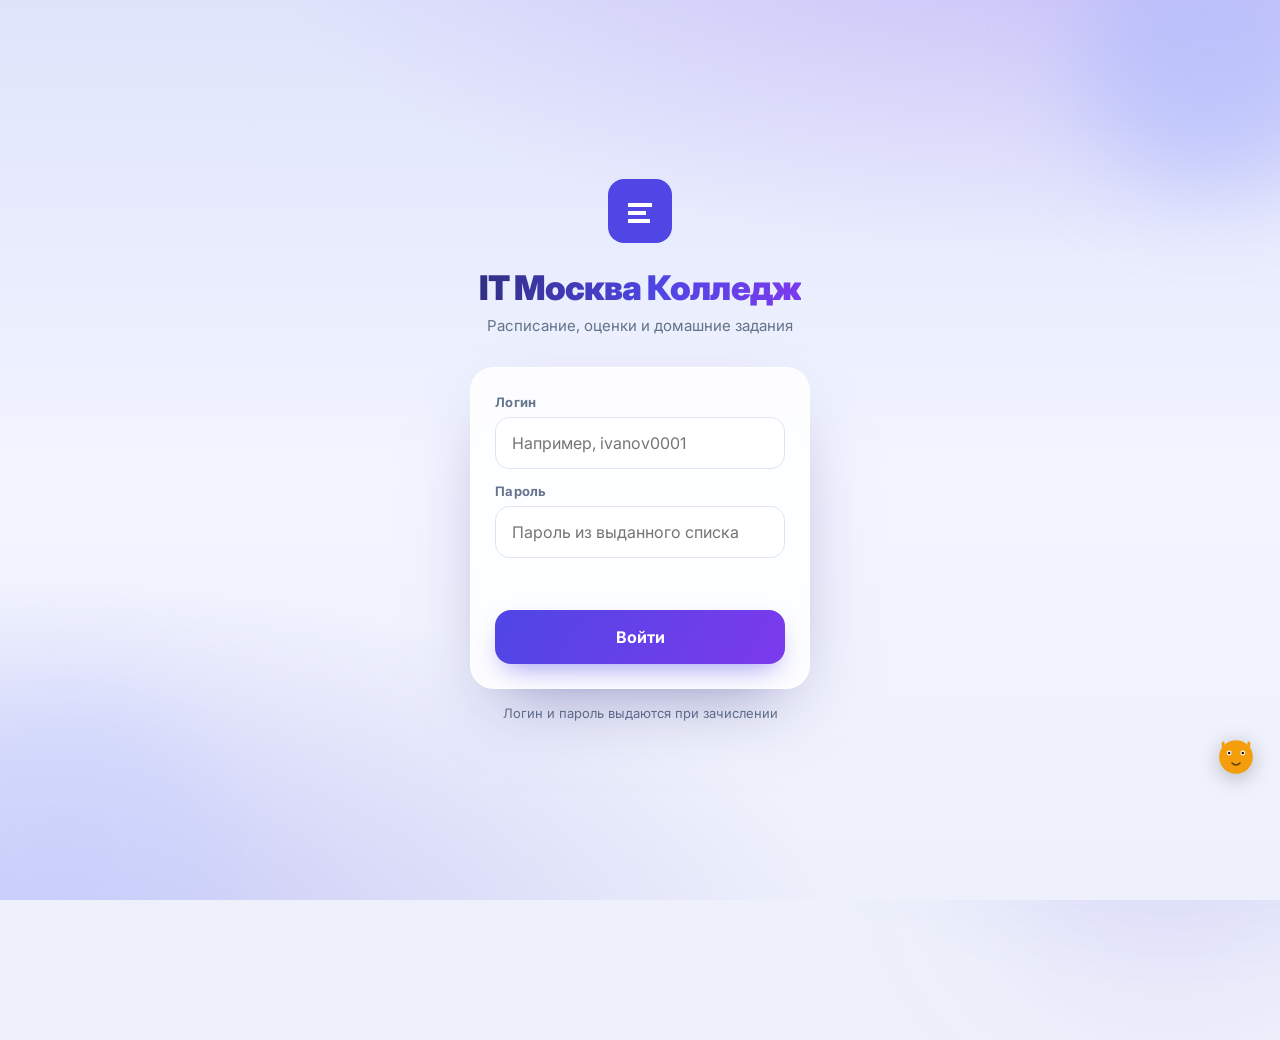
==== commit a13c7ec9: "Bump SW cache v19 + cache-bust css url" ====
--- a/index.html
+++ b/index.html
@@ -11,7 +11,7 @@
   <link rel="manifest" href="manifest.json">
   <link rel="icon" type="image/png" href="icons/icon-192.png">
   <link rel="apple-touch-icon" href="icons/touch-icon-180.png">
-  <link rel="stylesheet" href="css/style.min.css">
+  <link rel="stylesheet" href="css/style.min.css?v=19">
 </head>
 <body>
 
@@ -83,6 +83,11 @@
             <path d="M16 2v4M8 2v4M3 10h18M8 14h.01M12 14h.01M16 14h.01M8 18h.01M12 18h.01M16 18h.01"/>
           </svg>
         </button>
+        <button class="icon-btn" onclick="App.exportScheduleCsv()" title="Скачать расписание (CSV)">
+          <svg width="22" height="22" viewBox="0 0 24 24" fill="none" stroke="currentColor" stroke-width="2">
+            <path d="M21 15v4a2 2 0 01-2 2H5a2 2 0 01-2-2v-4M7 10l5 5 5-5M12 15V3"/>
+          </svg>
+        </button>
         <button class="icon-btn" onclick="App.speakSchedule()" title="Озвучить расписание">
           <svg width="22" height="22" viewBox="0 0 24 24" fill="none" stroke="currentColor" stroke-width="2">
             <path d="M11 5L6 9H2v6h4l5 4V5zM15.54 8.46a5 5 0 010 7.07M19.07 4.93a10 10 0 010 14.14"/>
@@ -380,7 +385,10 @@
   <div id="screen-grades" class="screen">
     <header class="screen-header">
       <h2>Оценки</h2>
-      <div class="header-period">Триместр 1</div>
+      <div class="header-period">
+        <span style="margin-right:6px">Триместр 1</span>
+        <button class="icon-btn" onclick="App.exportGrades()" title="Скачать оценки (CSV)" style="vertical-align:middle">⬇</button>
+      </div>
     </header>
 
     <div class="screen-content">
--- a/css/style.min.css
+++ b/css/style.min.css
@@ -1 +1 @@
-@import url('https://fonts.googleapis.com/css2?family=Inter:wght@400;500;600;700;800;900&display=swap'); *{ margin: 0; padding: 0; box-sizing: border-box;}:root{ --primary: #4f46e5; --primary-light: #818cf8; --primary-dark: #4338ca; --bg: #eef1fb; --bg-soft: #f7f9ff; --card: #ffffff; --text: #0f172a; --text-secondary: #64748b; --border: #e4e7f4; --border-strong: #cdd3ea; --success: #10b981; --success-soft: #d1fae5; --warning: #f59e0b; --warning-soft: #fef3c7; --danger: #ef4444; --danger-soft: #fee2e2; --violet: #7c3aed; --accent: #4f46e5; --accent-soft: rgba(79, 70, 229, 0.12); --shadow-card: 0 1px 2px rgba(15, 23, 42, 0.05), 0 14px 34px -20px rgba(79, 70, 229, 0.28); --shadow-pop: 0 18px 50px -12px rgba(15, 23, 42, 0.35); --radius: 18px; --safe-top: env(safe-area-inset-top); --safe-bottom: env(safe-area-inset-bottom);} body{ font-family: 'Inter', -apple-system, BlinkMacSystemFont, 'SF Pro Display', 'Segoe UI', Roboto, sans-serif; background: linear-gradient(180deg, #e7ebfb 0%, var(--bg-soft) 34%, var(--bg) 100%) fixed; color: var(--text); min-height: 100vh; overflow-x: hidden; -webkit-tap-highlight-color: transparent; -webkit-font-smoothing: antialiased;} .screen{ display: none; min-height: 100vh; padding-bottom: 110px;} .screen.active{ display: block; animation: fadeIn 0.28s cubic-bezier(0.22, 1, 0.36, 1);} @keyframes fadeIn{ from{ opacity: 0; transform: translateY(10px);} to{ opacity: 1; transform: translateY(0);}} .screen-header{ padding: calc(var(--safe-top) + 20px) 20px 18px; background: rgba(255, 255, 255, 0.82); backdrop-filter: blur(18px) saturate(160%); -webkit-backdrop-filter: blur(18px) saturate(160%); border-bottom: 1px solid rgba(228, 231, 244, 0.7); position: sticky; top: 0; z-index: 10;} .screen-header h2{ font-size: 25px; font-weight: 800; letter-spacing: -0.4px; background: linear-gradient(100deg, var(--primary-dark), var(--violet)); -webkit-background-clip: text; background-clip: text; -webkit-text-fill-color: transparent;} .header-date, .header-period, .header-count{ font-size: 14px; color: var(--text-secondary); margin-top: 5px;} .header-stream{ display: inline-flex; align-items: center; gap: 6px; margin-top: 10px; padding: 6px 14px; border-radius: 999px; font-size: 13px; font-weight: 600;} .stream-dot{ width: 8px; height: 8px; border-radius: 50%;} .stream--alfa{ background: var(--accent-soft); color: var(--primary);} .stream--alfa .stream-dot{ background: var(--primary);} .stream--beta{ background: rgba(190, 24, 93, 0.1); color: #be185d;} .stream--beta .stream-dot{ background: #be185d;} .login-container{ display: flex; flex-direction: column; align-items: center; justify-content: center; min-height: 100vh; padding: 40px 24px; text-align: center; position: relative; overflow: hidden; background: radial-gradient(120% 70% at 85% -10%, rgba(124, 58, 237, 0.22), transparent 55%), radial-gradient(120% 75% at 0% 105%, rgba(79, 70, 229, 0.25), transparent 55%), linear-gradient(180deg, #dfe4fb 0%, #f2f4ff 52%, #eef1fb 100%);} .login-container::before, .login-container::after{ content: ""; position: absolute; border-radius: 50%; filter: blur(46px); opacity: 0.5; pointer-events: none;} .login-container::before{ width: 260px; height: 260px; top: -70px; right: -60px; background: #a5b4fc;} .login-container::after{ width: 320px; height: 320px; bottom: -110px; left: -90px; background: #c7d2fe;} .login-logo{ margin-bottom: 32px; position: relative; z-index: 1;} .logo-icon{ margin-bottom: 20px;} .login-logo h1{ font-size: 34px; font-weight: 900; margin-bottom: 8px; letter-spacing: -0.8px; background: linear-gradient(100deg, #312e81, #4f46e5 55%, #7c3aed); -webkit-background-clip: text; background-clip: text; -webkit-text-fill-color: transparent;} .login-subtitle{ font-size: 15px; color: var(--text-secondary);} .login-form{ display: flex; flex-direction: column; gap: 14px; width: 100%; max-width: 340px; text-align: left; position: relative; z-index: 1; background: rgba(255, 255, 255, 0.85); backdrop-filter: blur(16px); border: 1px solid rgba(255, 255, 255, 0.9); border-radius: 24px; padding: 26px 24px 24px; box-shadow: 0 30px 70px -30px rgba(49, 46, 129, 0.5);} .login-field{ display: flex; flex-direction: column; gap: 7px;} .login-field label{ font-size: 13px; font-weight: 700; color: var(--text-secondary); letter-spacing: 0.02em;} .login-field input{ padding: 15px 16px; border: 1.5px solid #dfe3f5; border-radius: 14px; font-size: 16px; background: #fff; color: var(--text); width: 100%; box-sizing: border-box; transition: border-color 0.2s, box-shadow 0.2s; font-family: inherit;} .login-field input:focus{ outline: none; border-color: var(--primary); box-shadow: 0 0 0 4px rgba(79, 70, 229, 0.14);} .login-error{ min-height: 18px; font-size: 13px; color: var(--danger); text-align: left;} .btn-login{ display: flex; align-items: center; justify-content: center; gap: 10px; padding: 17px 32px; border: none; border-radius: 16px; font-size: 16px; font-weight: 700; font-family: inherit; cursor: pointer; transition: all 0.2s; width: 100%; margin-top: 6px; background: linear-gradient(120deg, var(--primary), var(--violet)); color: white; box-shadow: 0 12px 28px -10px rgba(79, 70, 229, 0.6);} .btn-login:active{ transform: scale(0.97); filter: brightness(0.94);} .btn-login:disabled{ opacity: 0.6; cursor: default; box-shadow: none;} .login-hint{ margin-top: 16px; font-size: 13px; color: var(--text-secondary);} .btn-secondary{ display: flex; align-items: center; gap: 8px; padding: 14px 24px; background: var(--card); color: var(--danger); border: 1px solid var(--border); border-radius: 14px; font-size: 15px; font-weight: 600; font-family: inherit; cursor: pointer; transition: all 0.2s; width: 100%; justify-content: center; margin-top: 24px;} .btn-secondary:active{ background: var(--danger-soft); transform: scale(0.98);} .login-hint{ margin-top: 16px; font-size: 13px; color: var(--text-secondary);} .bottom-nav{ position: fixed; bottom: 0; left: 0; right: 0; background: rgba(255, 255, 255, 0.86); backdrop-filter: blur(22px) saturate(180%); -webkit-backdrop-filter: blur(22px) saturate(180%); border-top: 1px solid rgba(228, 231, 244, 0.8); display: flex; justify-content: space-around; align-items: stretch; gap: 2px; padding: 8px 8px calc(var(--safe-bottom) + 10px); z-index: 100;} .nav-item{ display: flex; flex-direction: column; align-items: center; justify-content: center; gap: 4px; padding: 7px 12px; background: none; border: none; border-radius: 16px; color: var(--text-secondary); font-size: 10px; font-weight: 600; font-family: inherit; cursor: pointer; transition: all 0.25s; -webkit-tap-highlight-color: transparent; min-width: 62px;} .nav-item:active{ transform: scale(0.94);} .nav-item.active{ color: var(--primary); background: var(--accent-soft);} .nav-item svg{ width: 24px; height: 24px; transition: all 0.25s;} .nav-item.active svg{ stroke-width: 2.4; transform: translateY(-1px);} .screen-content{ padding: 16px 16px 24px;} .schedule-nav{ display: flex; gap: 6px; padding: 12px 16px; overflow-x: auto; -webkit-overflow-scrolling: touch;} .schedule-nav::-webkit-scrollbar{ display: none;} .schedule-nav-btn{ flex-shrink: 0; padding: 8px 16px; background: var(--card); border: 1px solid var(--border); border-radius: 10px; font-size: 13px; font-weight: 600; color: var(--text-secondary); cursor: pointer; transition: all 0.2s;} .schedule-nav-btn.active{ background: var(--primary); color: white; border-color: var(--primary);} .lesson-card{ display: flex; flex-wrap: wrap; align-items: center; gap: 16px; padding: 16px; background: var(--card); border-radius: 14px; margin-bottom: 10px; box-shadow: 0 1px 3px rgba(0,0,0,0.04); transition: all 0.2s;} .lesson-card:active{ transform: scale(0.98);} .lesson-pair{ width: 100%; font-size: 12px; font-weight: 700; color: var(--primary); text-transform: uppercase; letter-spacing: 0.5px;} .lesson-time{ display: flex; align-items: center; gap: 4px; min-width: 100px;} .time-start{ font-size: 17px; font-weight: 700; color: var(--text);} .time-separator{ color: var(--text-secondary); font-size: 13px;} .time-end{ font-size: 14px; color: var(--text-secondary);} .lesson-info{ flex: 1; min-width: 120px;} .lesson-subject{ font-size: 16px; font-weight: 600; margin-bottom: 4px;} .lesson-teacher{ font-size: 13px; color: var(--text-secondary); margin-bottom: 2px;} .lesson-room{ font-size: 12px; color: var(--text-secondary);} .lesson-type{ font-size: 11px; font-weight: 600; padding: 4px 10px; border-radius: 6px; text-transform: uppercase; letter-spacing: 0.5px;} .lesson-type--lection{ background: #dbeafe; color: var(--primary);} .lesson-type--practice{ background: #dcfce7; color: var(--success);} .lesson-transition{ width: 100%; font-size: 12px; font-weight: 500; color: #d97706; padding-top: 8px; margin-top: 4px; border-top: 1px dashed var(--border);} .lesson-transition::before{ content: "⏲ ";} .grades-summary{ display: flex; gap: 12px; margin-bottom: 20px;} .grade-stat{ flex: 1; background: var(--card); border-radius: 14px; padding: 20px; text-align: center; box-shadow: 0 1px 3px rgba(0,0,0,0.04);} .grade-stat-value{ font-size: 32px; font-weight: 700; color: var(--primary); margin-bottom: 4px;} .grade-stat-label{ font-size: 13px; color: var(--text-secondary);} .grade-item{ background: var(--card); border-radius: 14px; padding: 16px; margin-bottom: 10px; box-shadow: 0 1px 3px rgba(0,0,0,0.04);} .grade-subject{ font-size: 16px; font-weight: 600; margin-bottom: 12px;} .grade-marks{ display: flex; gap: 6px; flex-wrap: wrap; margin-bottom: 10px;} .mark{ width: 32px; height: 32px; display: flex; align-items: center; justify-content: center; border-radius: 8px; font-size: 14px; font-weight: 600;} .mark-5{ background: #dcfce7; color: #16a34a;} .mark-4{ background: #dbeafe; color: #2563eb;} .mark-3{ background: #fef3c7; color: #d97706;} .mark-2{ background: #fee2e2; color: #dc2626;} .grade-avg{ text-align: right; font-size: 18px; font-weight: 700; color: var(--primary);} .homework-card{ background: var(--card); border-radius: 14px; padding: 16px; margin-bottom: 10px; border-left: 4px solid var(--border); box-shadow: 0 1px 3px rgba(0,0,0,0.04);} .homework-card--urgent{ border-left-color: var(--danger);} .homework-card--soon{ border-left-color: var(--warning);} .hw-badge{ display: inline-block; font-size: 11px; font-weight: 600; padding: 4px 10px; border-radius: 6px; background: #f1f5f9; color: var(--text-secondary); margin-bottom: 10px;} .homework-card--urgent .hw-badge{ background: #fee2e2; color: var(--danger);} .homework-card--soon .hw-badge{ background: #fef3c7; color: #d97706;} .hw-subject{ font-size: 16px; font-weight: 600; margin-bottom: 6px;} .hw-task{ font-size: 14px; color: var(--text-secondary); margin-bottom: 10px; line-height: 1.4;} .hw-deadline{ font-size: 12px; color: var(--text-secondary);} .profile-card{ display: flex; flex-direction: column; align-items: center; background: var(--card); border-radius: 14px; padding: 24px; margin-bottom: 16px; box-shadow: 0 1px 3px rgba(0,0,0,0.04);} .profile-avatar{ width: 72px; height: 72px; border-radius: 50%; background: var(--primary); color: white; display: flex; align-items: center; justify-content: center; font-size: 24px; font-weight: 700; margin-bottom: 12px;} .profile-name{ font-size: 20px; font-weight: 700; margin-bottom: 4px;} .profile-class{ font-size: 14px; color: var(--text-secondary);} .profile-info{ background: var(--card); border-radius: 14px; overflow: hidden; margin-bottom: 16px; box-shadow: 0 1px 3px rgba(0,0,0,0.04);} .info-row{ display: flex; justify-content: space-between; align-items: center; padding: 14px 16px; border-bottom: 1px solid var(--border);} .info-row:last-child{ border-bottom: none;} .info-label{ font-size: 14px; color: var(--text-secondary);} .info-value{ font-size: 14px; font-weight: 500; text-align: right;} .profile-stats{ display: flex; gap: 12px; margin-bottom: 8px;} .stat-card{ flex: 1; background: var(--card); border-radius: 14px; padding: 20px; text-align: center; box-shadow: 0 1px 3px rgba(0,0,0,0.04);} .stat-value{ font-size: 28px; font-weight: 700; color: var(--success); margin-bottom: 4px;} .stat-label{ font-size: 13px; color: var(--text-secondary);} .loading{ display: flex; align-items: center; justify-content: center; padding: 40px;} .spinner{ width: 32px; height: 32px; border: 3px solid var(--border); border-top-color: var(--primary); border-radius: 50%; animation: spin 0.8s linear infinite;} @keyframes spin{ to{ transform: rotate(360deg);}} .empty-state{ text-align: center; padding: 60px 24px;} .empty-state svg{ color: var(--text-secondary); margin-bottom: 16px; opacity: 0.4;} .empty-state p{ font-size: 15px; color: var(--text-secondary);} .header-row{ display: flex; align-items: flex-start; justify-content: space-between; gap: 12px;} .header-title-wrap{ flex: 1;} .icon-btn{ display: flex; align-items: center; justify-content: center; width: 40px; height: 40px; border-radius: 10px; border: 1px solid var(--border); background: var(--card); color: var(--text-secondary); cursor: pointer; transition: all 0.2s; flex-shrink: 0;} .icon-btn:active{ transform: scale(0.95); color: var(--primary); border-color: var(--primary);} .next-lesson-banner{ margin: 12px 16px 0; padding: 14px 16px; background: linear-gradient(135deg, var(--primary), var(--primary-light)); color: white; border-radius: 14px; box-shadow: 0 4px 12px rgba(37, 99, 235, 0.25);} .next-lesson-banner .nl-time{ font-size: 12px; opacity: 0.85; margin-bottom: 4px;} .next-lesson-banner .nl-subject{ font-size: 17px; font-weight: 700; margin-bottom: 4px;} .next-lesson-banner .nl-meta{ font-size: 13px; opacity: 0.9;} .next-lesson-banner.nl-ok{ background: var(--card); color: var(--text); box-shadow: 0 1px 3px rgba(0,0,0,0.04); border: 1px solid var(--border);} .next-lesson-banner.nl-ok .nl-subject{ color: var(--success);} .mode-segment{ display: flex; gap: 6px; margin: 12px 16px; background: var(--card); border-radius: 12px; padding: 4px; border: 1px solid var(--border);} .mode-segment-btn{ flex: 1; padding: 10px; border: none; border-radius: 9px; background: none; font-size: 14px; font-weight: 600; color: var(--text-secondary); cursor: pointer; transition: all 0.2s;} .mode-segment-btn.active{ background: var(--primary); color: white;} .exam-session-card{ background: linear-gradient(135deg, var(--primary-dark), var(--primary)); color: white; border-radius: 14px; padding: 20px; margin-bottom: 16px;} .exam-session-title{ font-size: 18px; font-weight: 700; margin-bottom: 6px;} .exam-session-count{ font-size: 14px; opacity: 0.9;} .exam-card{ background: var(--card); border-radius: 14px; padding: 16px; margin-bottom: 10px; box-shadow: 0 1px 3px rgba(0,0,0,0.04); display: flex; align-items: center; gap: 16px;} .exam-date-box{ display: flex; flex-direction: column; align-items: center; justify-content: center; min-width: 56px; padding: 8px 10px; background: #f1f5f9; border-radius: 10px;} .exam-day{ font-size: 20px; font-weight: 700; color: var(--primary);} .exam-month{ font-size: 11px; color: var(--text-secondary); text-transform: uppercase;} .exam-info{ flex: 1;} .exam-subject{ font-size: 16px; font-weight: 600; margin-bottom: 4px;} .exam-form{ font-size: 13px; color: var(--text-secondary);} .exam-countdown{ font-size: 12px; font-weight: 600; padding: 5px 10px; border-radius: 8px; background: #dbeafe; color: var(--primary);} .exam-countdown.soon{ background: #fee2e2; color: var(--danger);} .replacement-card{ background: var(--card); border-radius: 14px; padding: 16px; margin-bottom: 10px; border-left: 4px solid var(--warning); box-shadow: 0 1px 3px rgba(0,0,0,0.04);} .replacement-header{ display: flex; align-items: center; justify-content: space-between; margin-bottom: 10px;} .replacement-day{ font-size: 12px; font-weight: 600; text-transform: uppercase; letter-spacing: 0.5px; color: #d97706;} .replacement-pair{ font-size: 12px; color: var(--text-secondary);} .replacement-subject{ font-size: 16px; font-weight: 600; margin-bottom: 8px;} .replacement-people{ display: flex; flex-direction: column; gap: 4px; margin-bottom: 8px;} .replacement-person{ display: flex; align-items: center; gap: 8px; font-size: 13px; color: var(--text-secondary);} .replacement-person .arrow{ color: #d97706; font-weight: 700;} .replacement-room, .replacement-note{ font-size: 13px; color: var(--text-secondary);} .replacement-note{ margin-top: 6px; padding-top: 8px; border-top: 1px dashed var(--border); font-style: italic;} .settings-card{ background: var(--card); border-radius: 14px; padding: 16px; margin: 16px 0; box-shadow: 0 1px 3px rgba(0,0,0,0.04);} .settings-title{ font-size: 15px; font-weight: 700; margin-bottom: 14px; color: var(--text);} .setting-row{ display: flex; align-items: center; justify-content: space-between; gap: 12px; padding: 10px 0; border-bottom: 1px solid var(--border);} .setting-row:last-child{ border-bottom: none;} .setting-label{ font-size: 14px; color: var(--text);} .segment-control{ display: flex; background: #f1f5f9; border-radius: 10px; padding: 3px; gap: 2px;} .segment-btn{ width: 38px; height: 32px; border: none; border-radius: 8px; background: none; font-size: 14px; font-weight: 600; color: var(--text-secondary); cursor: pointer; transition: all 0.2s;} .segment-btn.active{ background: var(--card); color: var(--primary); box-shadow: 0 1px 3px rgba(0,0,0,0.08);} .setting-select{ padding: 8px 12px; border: 1px solid var(--border); border-radius: 10px; font-size: 14px; font-weight: 500; color: var(--text); background: var(--card); appearance: none; background-image: url("data:image/svg+xml,%3Csvg xmlns='http://www.w3.org/2000/svg' width='12' height='12' viewBox='0 0 24 24' fill='none' stroke='%2364748b' stroke-width='2'%3E%3Cpath d='M6 9l6 6 6-6'/%3E%3C/svg%3E"); background-repeat: no-repeat; background-position: right 10px center; padding-right: 30px;} .push-toggle{ padding: 8px 16px; border: none; border-radius: 10px; background: var(--primary); color: white; font-size: 13px; font-weight: 600; cursor: pointer; transition: all 0.2s;} .push-toggle.on{ background: #fee2e2; color: var(--danger);} .push-toggle:active{ transform: scale(0.95);} .offline-banner{ position: fixed; top: calc(var(--safe-top) + 8px); left: 16px; right: 16px; z-index: 200; display: flex; align-items: center; gap: 8px; padding: 12px 16px; background: #fef3c7; color: #92400e; border-radius: 12px; font-size: 13px; font-weight: 500; box-shadow: 0 4px 12px rgba(146, 64, 14, 0.15); animation: slideDown 0.3s ease;} @keyframes slideDown{ from{ transform: translateY(-20px); opacity: 0;} to{ transform: translateY(0); opacity: 1;}} [data-theme="dark"]{ --bg: #101422; --bg-soft: #171c2e; --card: #1b2136; --text: #e7e9f4; --text-secondary: #9aa3c0; --border: #2d3450; --border-strong: #3d4670; --primary: #818cf8; --primary-light: #a5b4fc; --primary-dark: #6366f1; --accent: #818cf8; --accent-soft: rgba(129, 140, 248, 0.16); --shadow-card: 0 1px 2px rgba(0, 0, 0, 0.3), 0 16px 40px -24px rgba(99, 102, 241, 0.5);} [data-theme="dark"] body{ background: linear-gradient(180deg, #0d111f 0%, #141a2e 40%, #161c30 100%) fixed;} [data-theme="dark"] .screen-header, [data-theme="dark"] .bottom-nav{ background: rgba(27, 33, 54, 0.85);} [data-theme="dark"] .screen-header h2{ background: linear-gradient(100deg, #c7d2fe, #a5b4fc); -webkit-background-clip: text; background-clip: text; -webkit-text-fill-color: transparent;} [data-theme="dark"] .offline-banner{ background: #422006; color: #fde68a;} [data-theme="dark"] .push-toggle, [data-theme="dark"] .push-toggle.on{ background: #334155; color: #e2e8f0;} [data-theme="dark"] .btn-login{ background: linear-gradient(120deg, var(--primary-dark), var(--violet)); color: white;} [data-theme="dark"] input{ background: #0f1424; color: var(--text); border-color: var(--border);} [data-theme="dark"] .login-form{ background: rgba(23, 28, 46, 0.9); border-color: rgba(45, 52, 80, 0.9);} [data-theme="dark"] .login-container{ background: radial-gradient(120% 70% at 85% -10%, rgba(124, 58, 237, 0.3), transparent 55%), radial-gradient(120% 75% at 0% 105%, rgba(99, 102, 241, 0.35), transparent 55%), linear-gradient(180deg, #0d111f, #161c30);} [data-theme="dark"] .login-logo h1{ background: linear-gradient(100deg, #c7d2fe, #818cf8 60%, #a78bfa); -webkit-background-clip: text; background-clip: text; -webkit-text-fill-color: transparent;} .news-card{ background: var(--card); border: 1px solid var(--border); border-radius: 16px; padding: 18px 20px; margin-bottom: 14px;} .news-card-header{ display: flex; justify-content: space-between; align-items: center; margin-bottom: 8px;} .news-category{ display: inline-block; padding: 4px 10px; background: var(--primary-light); color: white; border-radius: 20px; font-size: 12px; font-weight: 600;} .news-date{ font-size: 13px; color: var(--text-secondary);} .news-title{ font-size: 17px; font-weight: 700; margin-bottom: 6px; line-height: 1.35;} .news-body{ font-size: 14px; color: var(--text-secondary); line-height: 1.55;} .bells-panel{ margin: 12px 16px; background: var(--card); border: 1px solid var(--border); border-radius: 16px; padding: 16px; animation: fadeIn 0.2s ease;} .bells-panel-title{ font-size: 16px; font-weight: 700; margin-bottom: 12px;} .bells-shift-row{ margin-bottom: 10px;} .bells-shift-title{ font-size: 13px; font-weight: 600; color: var(--text-secondary); margin-bottom: 6px;} .bells-shift-pair{ display: flex; align-items: baseline; gap: 10px; padding: 6px 0; border-bottom: 1px dashed var(--border); font-size: 14px;} .bells-shift-num{ font-weight: 600; min-width: 52px;} .bells-shift-time{ color: var(--text); font-variant-numeric: tabular-nums;} .bells-shift-transition{ color: var(--text-secondary); font-size: 12px; margin-left: auto;} .grade-mark-item{ display: flex; align-items: center; gap: 8px; padding: 4px 0;} .grade-mark-meta{ display: flex; flex-direction: column; gap: 1px;} .grade-mark-date{ font-size: 11px; color: var(--text-secondary); font-variant-numeric: tabular-nums;} .grade-mark-comment{ font-size: 12px; color: var(--text-secondary);} .achievements-card{ background: var(--card); border: 1px solid var(--border); border-radius: 16px; padding: 18px 20px; margin-top: 16px;} .achievements-title{ font-size: 16px; font-weight: 700; margin-bottom: 14px;} .achievements-row{ display: flex; gap: 12px;} .achievement-item{ flex: 1; background: var(--bg); border-radius: 12px; padding: 12px 8px; text-align: center;} .achievement-value{ font-size: 20px; font-weight: 700; color: var(--primary);} .achievement-value.ach-ok{ color: var(--success);} .achievement-label{ font-size: 12px; color: var(--text-secondary); margin-top: 4px;} .achievement-badge{ margin-top: 12px; text-align: center; font-size: 14px; font-weight: 700; color: var(--success); background: var(--bg); border-radius: 10px; padding: 10px;} .grades-chart-card{ background: var(--card); border: 1px solid var(--border); border-radius: 16px; padding: 16px 16px 10px; margin-bottom: 16px;} .grades-chart-title{ font-size: 15px; font-weight: 700; margin-bottom: 8px;} .sub-note{ font-size: 13px; color: var(--text-secondary); padding: 10px 2px;} .section-title{ font-size: 15px; font-weight: 700; margin-bottom: 10px;} .exam-access-card{ background: var(--card); border: 1px solid var(--border); border-radius: 16px; padding: 16px 18px; margin: 14px 0;} .exam-access-row{ display: flex; justify-content: space-between; align-items: center; padding: 7px 0; border-bottom: 1px dashed var(--border); font-size: 14px;} .exam-access-row:last-child{ border-bottom: none;} .exam-access-subject{ font-weight: 500;} .exam-access-status{ font-size: 13px; font-weight: 700; padding: 3px 10px; border-radius: 20px; white-space: nowrap;} .access-ok{ background: #dcfce7; color: #16a34a;} .access-bad{ background: #fee2e2; color: #dc2626;} .exam-consult-row{ display: flex; justify-content: space-between; gap: 12px; font-size: 14px; padding: 7px 0; border-bottom: 1px dashed var(--border);} .exam-consult-row b{ font-weight: 600;} .exam-consult-row span{ color: var(--text-secondary);} .exam-retake{ background: #fef3c7; color: #92400e; border-radius: 12px; padding: 12px 14px; font-size: 13px; margin-top: 12px;} [data-theme="dark"] .exam-retake{ background: #422006; color: #fde68a;} .exam-avg{ font-size: 12px; color: var(--text-secondary); margin-top: 2px;} .attendance-summary{ background: var(--card); border: 1px solid var(--border); border-radius: 16px; padding: 16px 18px; margin-bottom: 14px; display: flex; gap: 12px;} .attendance-day{ background: var(--card); border: 1px solid var(--border); border-radius: 16px; padding: 14px 16px; margin-bottom: 12px;} .attendance-day-head{ display: flex; justify-content: space-between; font-size: 14px; font-weight: 700; margin-bottom: 10px;} .att-count{ font-size: 13px; color: var(--text-secondary); font-weight: 600;} .attendance-day-lessons{ display: flex; flex-direction: column; gap: 6px;} .att-lesson{ display: flex; align-items: center; gap: 8px; font-size: 14px;} .att-lesson em{ font-style: normal; font-size: 12px; color: var(--text-secondary); margin-left: auto;} .att-subject{ font-weight: 500;} .att-dot{ width: 10px; height: 10px; border-radius: 50%; flex-shrink: 0;} .att-ok{ background: #22c55e;} .att-late{ background: #f59e0b;} .att-bad{ background: #ef4444;} .profile-actions{ display: flex; gap: 10px; margin-top: 14px;} .profile-action-btn{ flex: 1; display: flex; align-items: center; justify-content: center; gap: 8px; text-align: center; font-size: 13px; padding: 12px 8px;} .modal-overlay{ position: fixed; inset: 0; z-index: 300; background: rgba(15, 23, 42, 0.6); display: flex; align-items: center; justify-content: center; padding: 20px; animation: fadeIn 0.2s ease;} .student-card{ background: var(--card); border: 1px solid var(--border); border-radius: 20px; padding: 24px 22px; width: 100%; max-width: 330px; text-align: center; box-shadow: 0 20px 50px rgba(0, 0, 0, 0.25);} .student-card-college{ font-size: 12px; font-weight: 700; letter-spacing: 0.04em; text-transform: uppercase; color: var(--primary); margin-bottom: 8px;} .student-card-title{ font-size: 17px; font-weight: 700; line-height: 1.3; margin-bottom: 4px;} .student-card-meta{ font-size: 13px; color: var(--text-secondary); margin-bottom: 2px;} .student-card-qr svg{ width: 200px; height: 200px; margin: 16px auto 6px; display: block;} .student-card-qr{ min-height: 90px;} .src-hint{ font-size: 13px; color: var(--text-secondary); padding: 20px;} .student-card-hint{ font-size: 12px; color: var(--text-secondary); margin: 4px 0 12px;} .modal-close{ width: 100%;} [data-theme="blue"]{ --primary: #0891b2; --primary-light: #06b6d4; --primary-dark: #0e7490; --bg: #ecfeff; --card: #ffffff; --text: #164e63; --text-secondary: #64748b; --border: #cffafe;} [data-theme="blue"] .stream--alfa{ background: #cffafe;} [data-theme="blue"] .stream--alfa .stream-dot{ background: #0891b2;} .today-card{ background: var(--card); border: 1px solid var(--border); border-radius: 16px; padding: 16px 18px; margin-bottom: 12px;} .today-card--hero{ background: linear-gradient(135deg, var(--primary), var(--primary-dark)); color: #fff; border: none;} .today-card--hero .today-card-title{ color: #fff;} .today-card--hero .today-card-sub{ color: #e0f2fe;} .today-card-title{ font-size: 15px; font-weight: 700; margin-bottom: 8px; color: var(--primary-dark);} .today-card-sub{ font-size: 14px; color: var(--text-secondary); margin-bottom: 4px; line-height: 1.45;} .today-event{ display: flex; justify-content: space-between; gap: 10px; padding: 6px 0; border-bottom: 1px dashed var(--border); font-size: 13px;} .today-event:last-child{ border-bottom: none;} .today-event span:last-child{ text-align: right;} .today-menu-row{ display: flex; justify-content: space-between; gap: 10px; padding: 6px 0; border-bottom: 1px dashed var(--border); font-size: 14px;} .today-menu-row:last-child{ border-bottom: none;} .today-price{ color: var(--text-secondary); white-space: nowrap;} .today-news-title{ font-size: 14px; font-weight: 600; line-height: 1.4;} .skeleton-block{ background: linear-gradient(90deg, var(--border) 25%, var(--card) 50%, var(--border) 75%); background-size: 200% 100%; animation: shimmer 1.2s infinite; border-radius: 16px; height: 84px; margin-bottom: 12px;} .today-skeleton{ height: 110px;} @keyframes shimmer{ from{ background-position: 200% 0;} to{ background-position: -200% 0;}} .grade-hint{ margin-top: 8px; font-size: 12px; color: var(--primary); font-weight: 600;} .note-toggle{ margin-top: 8px; background: none; border: none; color: var(--text-secondary); font-size: 12px; text-decoration: underline; cursor: pointer; padding: 0;} .note-area{ display: none; width: 100%; margin-top: 8px; padding: 10px 12px; border: 1px solid var(--border); border-radius: 10px; font-size: 13px; font-family: inherit; color: var(--text); background: var(--bg); resize: vertical; min-height: 60px;} .screen-title{ font-size: 17px; font-weight: 700; margin: 18px 2px 10px; color: var(--text);} .ticket-form{ background: var(--card); border: 1px solid var(--border); border-radius: 16px; padding: 16px 18px; margin-bottom: 12px;} .field-label{ display: block; font-size: 13px; font-weight: 600; color: var(--text-secondary); margin: 10px 0 4px;} .text-field{ width: 100%; padding: 10px 12px; border: 1px solid var(--border); border-radius: 10px; font-size: 14px; font-family: inherit; color: var(--text); background: var(--card);} .ticket-status{ margin-top: 10px; font-size: 13px; color: var(--success);} .ticket-item{ background: var(--card); border: 1px solid var(--border); border-radius: 14px; padding: 12px 14px; margin-bottom: 10px;} .ticket-item-head{ display: flex; justify-content: space-between; gap: 10px; margin-bottom: 4px;} .ticket-item-text{ font-size: 13px; color: var(--text); margin-bottom: 4px;} .ticket-item-meta{ font-size: 12px; color: var(--text-secondary);} .ticket-pill{ border-radius: 10px; padding: 2px 8px; font-size: 11px; font-weight: 700; white-space: nowrap;} .ticket-new{ background: #fee2e2; color: #b91c1c;} .ticket-in-progress{ background: #fef3c7; color: #b45309;} .ticket-done{ background: #dcfce7; color: #15803d;} .sub-note{ background: var(--card); border: 1px dashed var(--border); border-radius: 14px; padding: 14px 16px; font-size: 13px; color: var(--text-secondary); margin-bottom: 12px;} .onboarding{ position: fixed; inset: 0; z-index: 200; background: rgba(15, 23, 42, 0.65); display: flex; align-items: center; justify-content: center; padding: 24px; backdrop-filter: blur(4px);} .onboarding-card{ background: var(--card); border-radius: 20px; padding: 28px 24px; width: 100%; max-width: 320px; text-align: center; box-shadow: 0 24px 60px rgba(0, 0, 0, 0.3);} .onboarding-card h2{ font-size: 20px; margin-bottom: 10px;} .onboarding-card p{ font-size: 14px; color: var(--text-secondary); line-height: 1.5; margin-bottom: 18px;} .onboarding-dots{ display: flex; justify-content: center; gap: 6px; margin-bottom: 18px;} .ob-dot{ width: 8px; height: 8px; border-radius: 50%; background: var(--border);} .ob-dot.active{ background: var(--primary); width: 22px; border-radius: 6px;} .pin-card h2{ font-size: 18px;} .pin-inputs{ display: flex; justify-content: center; gap: 14px; margin: 18px 0 14px;} .pin-dot{ width: 14px; height: 14px; border-radius: 50%; border: 2px solid var(--border);} .pin-dot.fill{ background: var(--primary); border-color: var(--primary);} .pin-error{ color: var(--danger); font-size: 13px; min-height: 18px; margin-bottom: 6px;} .pin-pad{ display: grid; grid-template-columns: repeat(3, 1fr); gap: 10px; max-width: 220px; margin: 0 auto;} .pin-key{ padding: 14px 0; border: 1px solid var(--border); border-radius: 12px; background: var(--bg); color: var(--text); font-size: 20px; font-weight: 600; cursor: pointer;} .pin-key:active{ background: var(--primary); color: #fff;} .mat-card, .prep-card, .pomo-card, .faq-item{ margin-bottom: 12px;} .mat-card, .prep-card{ background: var(--card); border: 1px solid var(--border); border-radius: 16px; overflow: hidden;} .mat-subject{ display: flex; justify-content: space-between; align-items: center; padding: 14px 16px; font-weight: 700; cursor: pointer; color: var(--primary-dark);} .mat-caret{ color: var(--text-secondary); font-size: 13px;} .mat-body{ padding: 0 16px 14px; border-top: 1px solid var(--border);} .mat-list-title{ font-size: 12px; font-weight: 700; color: var(--text-secondary); margin: 10px 0 6px; text-transform: uppercase; letter-spacing: .03em;} .mat-item{ display: flex; gap: 10px; font-size: 14px; padding: 4px 0;} .mat-type{ flex-shrink: 0; font-size: 11px; font-weight: 600; color: var(--primary); background: color-mix(in srgb, var(--primary) 12%, transparent); border-radius: 8px; padding: 2px 8px; height: fit-content;} .term-item{ background: var(--bg); border-radius: 10px; padding: 10px 12px; margin: 6px 0;} .term-word{ font-weight: 700; font-size: 14px;} .term-def{ font-size: 13px; color: var(--text-secondary);} .extern-section-title{ font-size: 15px; font-weight: 700; margin: 14px 0 8px; color: var(--primary-dark);} .extern-section-title:first-child{ margin-top: 4px;} .faq-item{ background: var(--bg); border: 1px solid var(--border); border-radius: 12px;} .faq-q{ padding: 12px 14px; font-weight: 600; font-size: 14px; cursor: pointer;} .faq-a{ padding: 0 14px 12px; font-size: 13px; color: var(--text-secondary);} .prep-card{ padding: 14px 16px;} .prep-bar{ height: 8px; border-radius: 6px; background: var(--bg); overflow: hidden; margin: 10px 0 6px;} .prep-bar-fill{ height: 100%; border-radius: 6px; background: linear-gradient(90deg, var(--primary), #22c55e); transition: width .3s;} .prep-list{ margin-top: 12px;} .prep-subject{ font-weight: 700; font-size: 14px; margin: 12px 0 4px; color: var(--primary-dark);} .prep-check{ display: flex; align-items: center; gap: 10px; padding: 7px 4px; font-size: 14px; cursor: pointer;} .prep-box{ width: 18px; height: 18px; border-radius: 6px; border: 2px solid var(--border-strong); flex-shrink: 0;} .prep-box.checked{ background: #22c55e; border-color: #22c55e;} .pomo-card{ text-align: center; background: var(--card); border: 1px solid var(--border); border-radius: 16px; padding: 18px;} .pomo-time{ font-size: 44px; font-weight: 800; letter-spacing: 1px; color: var(--primary); margin-bottom: 12px;} .pomo-controls{ display: flex; gap: 10px; justify-content: center;} .tea-row{ display: flex; gap: 8px; margin: 8px 0; align-items: center;} .tea-row .icon-btn{ flex-shrink: 0;} .bells-rooms{ margin-top: 12px; padding-top: 12px; border-top: 1px solid var(--border);} .rooms-chips{ display: flex; flex-wrap: wrap; gap: 8px; padding: 6px 0;} .room-chip{ background: var(--primary); color: #fff; font-size: 13px; font-weight: 600; padding: 6px 12px; border-radius: 20px;} .bells-rooms-btn{ margin-top: 12px; width: 100%;} .news-actions{ margin-top: 10px; padding-top: 10px; border-top: 1px solid var(--border);} .news-like{ background: var(--bg); border: 1px solid var(--border); border-radius: 20px; padding: 6px 14px; font-size: 14px; color: var(--text-secondary);} .news-like.liked{ color: #ef4444; border-color: #ef4444;} .news-comments{ margin-top: 8px;} .news-comment{ font-size: 13px; color: var(--text-secondary); padding: 4px 0;} .news-comment b{ color: var(--text);} .news-comment em{ display: block; font-size: 11px; opacity: .7;} .nc-input{ margin: 6px 0;} .news-comment-btn{ margin-top: 4px;} .today-menu-right{ display: inline-flex; align-items: center; gap: 8px;} .today-fav{ font-size: 16px; color: var(--border-strong); cursor: pointer;} .today-fav.fav-on{ color: #f59e0b;} .grade-trend{ font-size: 12px; color: var(--primary); margin-top: 4px;} .grade-forecast{ font-size: 12px; font-weight: 600; color: var(--primary-dark); margin-top: 2px;} .modal-overlay{ position: fixed; inset: 0; background: rgba(0,0,0,.5); display: flex; align-items: center; justify-content: center; z-index: 100; padding: 20px;} .modal-card{ background: var(--card); border-radius: 20px; padding: 24px 20px; width: 100%; max-width: 380px; max-height: 86vh; overflow: auto;} .modal-card h2{ font-size: 18px; margin-bottom: 14px;} .modal-card .text-field{ margin-bottom: 10px;} .modal-card .profile-action-btn{ margin-top: 10px; width: 100%;} .modal-card .modal-close{ margin-top: 8px;} .spravka-body{ background: var(--bg); border-radius: 12px; padding: 16px; font-size: 14px; line-height: 1.5;} .spravka-line{ font-weight: 800; text-transform: uppercase; margin-bottom: 6px;} .spravka-meta{ margin-top: 8px; color: var(--text-secondary); font-size: 12px;} .print-area{ display: none;} body.print-spravka> *:not(.print-area){ display: none !important;} @media print{ .bottom-nav, .screen-header .icon-btn, #btn-export-calendar, #btn-copy-schedule, #btn-today, #offline-banner, .modal-overlay, .onboarding, #bottom-nav, .settings-card, .profile-actions, .note-toggle, .note-area{ display: none !important;} body{ background: #fff;} .screen{ display: none; padding: 0;} .screen.active{ display: block; animation: none;} .no-print{ display: none !important;} .print-area, .print-doc{ display: block !important;} .print-doc{ font-family: Georgia, 'Times New Roman', serif; padding-top: 40px; max-width: 640px; margin: 0 auto; line-height: 1.6;} .print-doc h1{ font-size: 18px; text-align: center; margin-bottom: 24px;}} .poll-option{ display:flex; align-items:center; justify-content:space-between; gap:8px; padding:10px 12px; margin:6px 0; border:1px solid var(--border); border-radius:12px; cursor:pointer; background: var(--bg-soft, transparent);} .poll-option:active{ opacity:.7;} .goal-add-row{ display:flex; gap:8px; margin:8px 0;} .goal-add-row .text-field{ flex:1;} .goal-del{ margin-left:auto; opacity:.5;} .mat-fav{ margin-left:auto; margin-right:6px; cursor:pointer; opacity:.6; font-size:16px;} .mat-card--fav{ border-color: var(--accent, #2563eb);} .report-table{ margin:8px 0;} .teacher-pairs{ margin-top:6px;} .sub-note{ font-size:13px; opacity:.7; margin:4px 0;} .today-countdown{ margin-top:6px; font-weight:600; color: var(--accent, #2563eb);} .chat-input-row{ display:flex; gap:8px; margin:10px 0 4px;} .chat-send{ min-width:54px;} #chat-box{ max-height: 320px; overflow:auto; display:flex; flex-direction:column; gap:8px; margin-bottom:4px;} .chat-msg{ background: var(--bg-soft, rgba(0,0,0,.03)); border-radius:12px; padding:8px 12px; align-self:flex-start; max-width:88%;} .chat-msg--me{ align-self:flex-end; background: var(--accent-soft, rgba(37,99,235,.12));} .chat-msg-head{ display:flex; gap:8px; align-items:center; font-size:12px; margin-bottom:2px;} .chat-msg-ts{ opacity:.55; font-size:11px;} .chat-msg-text{ word-break:break-word;} .news-important{ background:#dc2626; color:#fff; font-size:11px; font-weight:700; padding:2px 8px; border-radius:10px; margin-left:6px;} .news-card--important{ border-color:#dc2626;} .news-reads{ font-size:12px; opacity:.6; margin-top:6px;} .ticket-answer{ margin:6px 0; padding:8px 10px; background: var(--accent-soft, rgba(37,99,235,.10)); border-radius:10px; font-size:13px;} .curator-reply-row{ display:flex; gap:6px; margin-top:8px;} .search-overlay{ position:fixed; inset:0; z-index:120; background:rgba(0,0,0,.45); display:flex; align-items:flex-start; justify-content:center; padding:8vh 16px 16px;} .search-panel{ width:100%; max-width:560px; background:var(--bg, #fff); border-radius:14px; padding:12px; box-shadow:0 12px 40px rgba(0,0,0,.25);} .search-input-row{ display:flex; gap:8px; align-items:center;} .search-results{ margin-top:8px; max-height:55vh; overflow:auto; display:flex; flex-direction:column; gap:6px;} .search-hit{ display:flex; gap:10px; align-items:flex-start; text-align:left; background:var(--bg-soft, rgba(0,0,0,.03)); border:1px solid var(--border, rgba(0,0,0,.08)); border-radius:10px; padding:8px 10px; color:inherit; width:100%; cursor:pointer;} .search-hit b{ display:block; font-size:14px;} .search-hit em{ display:block; font-style:normal; font-size:12px; opacity:.65;} .sova-widget{ position:fixed; right:16px; bottom:84px; z-index:110; display:flex; flex-direction:column; align-items:flex-end;} .sova-fab{ width:56px; height:56px; border-radius:50%; border:none; background:transparent; cursor:pointer; filter:drop-shadow(0 4px 10px rgba(0,0,0,.25));} .sova-panel{ width:300px; max-width:calc(100vw - 32px); background:var(--bg, #fff); border:1px solid var(--border, rgba(0,0,0,.1)); border-radius:14px; margin-bottom:8px; box-shadow:0 10px 30px rgba(0,0,0,.2); display:flex; flex-direction:column; max-height:70vh;} .sova-head{ display:flex; justify-content:space-between; align-items:center; padding:10px 14px; background:var(--accent, #2563eb); color:#fff; border-radius:14px 14px 0 0; font-weight:700;} .sova-close{ color:#fff;} .sova-messages{ display:flex; flex-direction:column; gap:8px; padding:10px; overflow:auto; flex:1;} .sova-msg{ background:var(--bg-soft, rgba(0,0,0,.04)); border-radius:10px; padding:8px 10px; font-size:13px; align-self:flex-start; max-width:90%;} .sova-msg.sova-user{ align-self:flex-end; background:var(--accent-soft, rgba(37,99,235,.14));} .sova-input-row{ display:flex; gap:8px; padding:8px; border-top:1px solid var(--border, rgba(0,0,0,.08));} .news-voice{ margin-left:8px; border:none; background:none; cursor:pointer; font-size:14px; vertical-align:middle; padding:2px; opacity:.7;} .tj-row{ display:flex; align-items:center; justify-content:space-between; gap:8px; padding:6px 0; border-bottom:1px solid var(--border, rgba(0,0,0,.07));} .tj-name{ font-size:14px; display:flex; flex-direction:column;} .tj-name em{ font-style:normal; font-size:12px; opacity:.6;} .tj-controls{ display:flex; gap:6px; align-items:center;} .tj-value{ width:64px; padding:6px 8px;} .tj-date{ width:96px; padding:6px 8px;} .tj-save{ min-width:40px;} .badge-chip{ display:inline-block; background:var(--accent-soft, rgba(37,99,235,.12)); color:var(--text, #111); border:1px solid var(--accent, #2563eb); border-radius:12px; padding:4px 10px; font-size:12px; margin:3px 4px 3px 0;} .today-card--debts{ border-color:#dc2626;} .today-card--ok{ border-color:var(--accent, #2563eb);}:focus-visible{ outline: 2px solid var(--primary); outline-offset: 2px;} .lesson-card, .grade-item, .homework-card, .profile-card, .profile-info, .stat-card, .grade-stat, .news-card, .today-card, .replacement-card, .exam-card, .mat-card, .prep-card, .ticket-form, .ticket-item, .attendance-day, .attendance-summary, .settings-card, .achievements-card, .grades-chart-card, .exam-access-card{ border: 1px solid var(--border); box-shadow: var(--shadow-card);} .lesson-card, .grade-item, .homework-card, .profile-card, .stat-card, .grade-stat, .news-card, .today-card, .replacement-card, .exam-card, .ticket-form, .ticket-item, .attendance-day, .attendance-summary, .settings-card{ border-radius: var(--radius);} .screen-content{ max-width: 720px; margin: 0 auto; width: 100%;} .schedule-nav, .mode-segment{ max-width: 720px; margin-left: auto; margin-right: auto;} .screen-title, .section-title, .settings-title, .grades-chart-title, .bells-panel-title, .achievements-title{ font-weight: 800; letter-spacing: -0.2px;} .lesson-pair{ font-size: 11px; font-weight: 800; letter-spacing: 1px; color: var(--primary); display: inline-block; background: var(--accent-soft); padding: 4px 12px; border-radius: 999px; margin-bottom: 2px;} .lesson-time{ min-width: 112px; background: var(--bg-soft); border-radius: 14px; padding: 10px 12px; flex-direction: column; align-items: flex-start; gap: 2px; border: 1px solid var(--border);} .time-start{ font-size: 18px; font-weight: 800;} .time-end{ font-size: 12px;} .lesson-subject{ font-size: 16px; font-weight: 700;} .lesson-teacher, .lesson-room{ color: var(--text-secondary);} .lesson-type{ font-size: 10px; font-weight: 700; letter-spacing: 0.8px;} .lesson-type--lection{ background: var(--accent-soft); color: var(--primary);} .lesson-type--practice{ background: var(--success-soft); color: #0d9488;} .schedule-nav-btn{ border-radius: 999px; font-weight: 600; border: 1px solid var(--border); background: var(--card); box-shadow: 0 1px 3px rgba(15,23,42,.04);} .schedule-nav-btn.active{ background: linear-gradient(120deg, var(--primary), var(--violet)); border-color: transparent; box-shadow: 0 8px 20px -8px rgba(79,70,229,.6);} .mode-segment{ border-radius: 16px; background: var(--bg-soft);} .mode-segment-btn.active{ background: linear-gradient(120deg, var(--primary), var(--violet));} .grade-stat-value{ background: linear-gradient(120deg, var(--primary), var(--violet)); -webkit-background-clip: text; background-clip: text; -webkit-text-fill-color: transparent;} .grade-avg, .stat-value{ font-weight: 800;} .mark{ width: 34px; height: 34px; border-radius: 11px; font-weight: 800; box-shadow: inset 0 -2px 0 rgba(0,0,0,.05);} .news-card{ transition: transform .2s, box-shadow .2s;} .news-card:active{ transform: scale(.99);} .news-category{ background: linear-gradient(120deg, var(--primary), var(--violet)); border-radius: 999px; box-shadow: 0 6px 16px -8px rgba(79,70,229,.7);} .news-card--important{ border-color: #dc2626; box-shadow: 0 12px 30px -18px rgba(220,38,38,.5);} .news-important{ background: linear-gradient(120deg, #ef4444, #f43f5e);} .today-card--hero{ background: linear-gradient(135deg, var(--primary) 0%, var(--violet) 100%); border: none; box-shadow: 0 22px 44px -22px rgba(79,70,229,.7);} .today-card--hero .today-card-title{ font-size: 16px; font-weight: 800;} .today-card--debts{ border: 1.5px solid #fca5a5; background: linear-gradient(180deg, rgba(239,68,68,.05), var(--card));} .today-card--ok{ border: 1.5px solid #6ee7b7; background: linear-gradient(180deg, rgba(16,185,129,.06), var(--card));} .badge-chip{ background: linear-gradient(120deg, var(--accent-soft), rgba(124,58,237,.1)); border-radius: 999px; font-weight: 600;} .profile-avatar{ background: linear-gradient(135deg, var(--primary), var(--violet)); box-shadow: 0 14px 30px -12px rgba(79,70,229,.7); border: 3px solid #fff;} .profile-name{ font-weight: 800; letter-spacing: -0.3px;} .profile-info .info-row:first-child{ border-top-left-radius: var(--radius); border-top-right-radius: var(--radius);} .stat-card, .grade-stat{ position: relative; overflow: hidden;} .stat-card::before, .grade-stat::before{ content: ""; position: absolute; inset: 0; background: radial-gradient(80% 60% at 50% 0%, var(--accent-soft), transparent 70%); pointer-events: none;} .achievement-item{ background: var(--accent-soft); border: 1px solid var(--border);} .achievement-value{ font-weight: 800;} .achievement-badge{ background: linear-gradient(120deg, var(--accent-soft), rgba(124,58,237,.12)); color: var(--primary-dark); border: 1px solid var(--border);} .news-like{ border-radius: 999px; font-weight: 600; transition: all .2s;} .news-like.liked{ background: var(--danger-soft); font-weight: 700;} .modal-overlay{ background: rgba(13, 17, 31, 0.55); backdrop-filter: blur(6px);} .modal-card, .student-card{ border-radius: 24px; box-shadow: var(--shadow-pop); border: 1px solid var(--border);} .student-card{ background: linear-gradient(180deg, var(--card), var(--bg-soft));} .spravka-body{ background: linear-gradient(180deg, var(--bg-soft), var(--bg)); border: 1px dashed var(--border);} .report-table .today-menu-row{ padding: 8px 0; font-weight: 500;} .search-panel, .sova-panel{ background: rgba(255,255,255,.92); backdrop-filter: blur(16px); border: 1px solid var(--border); box-shadow: var(--shadow-pop);} .search-hit{ background: var(--bg-soft); border: 1px solid var(--border); border-radius: 12px; font-family: inherit; transition: background .15s, transform .15s;} .search-hit:active{ background: var(--accent-soft); transform: scale(.99);} .search-hit b{ font-weight: 700;} .search-hit em{ opacity: .6;} .sova-head{ background: linear-gradient(120deg, var(--primary), var(--violet));} .sova-msg.sova-user{ background: var(--accent-soft);} .text-field{ border: 1.5px solid var(--border); border-radius: 12px; transition: border-color .2s, box-shadow .2s; background: var(--bg-soft);} .text-field:focus{ outline: none; border-color: var(--primary); box-shadow: 0 0 0 3px rgba(79,70,229,.12); background: var(--card);} .segment-btn.active{ box-shadow: 0 2px 8px rgba(15,23,42,.1);} .empty-state svg{ color: var(--primary); opacity: .35;} .spinner{ border-width: 3px; border-color: var(--border); border-top-color: var(--primary);}::-webkit-scrollbar{ width: 8px; height: 8px;}::-webkit-scrollbar-thumb{ background: var(--border-strong); border-radius: 8px;}::-webkit-scrollbar-track{ background: transparent;} [data-theme="dark"] .lesson-type--lection{ background: rgba(129,140,248,.18); color: var(--primary-light);} [data-theme="dark"] .today-card--debts{ background: linear-gradient(180deg, rgba(239,68,68,.08), var(--card));} [data-theme="dark"] .today-card--ok{ background: linear-gradient(180deg, rgba(16,185,129,.1), var(--card));} [data-theme="dark"] .profile-avatar{ border-color: var(--card);} [data-theme="dark"] .news-category{ box-shadow: none;} [data-theme="dark"] .search-panel, [data-theme="dark"] .sova-panel{ background: rgba(27,33,54,.94);} [data-theme="dark"] .text-field{ background: rgba(15,20,36,.5);} [data-theme="dark"] .text-field:focus{ background: rgba(15,20,36,.9);} .profile-actions{ display: grid; grid-template-columns: repeat(2, 1fr); gap: 10px; margin-top: 14px;} .quick-item{ display: flex; flex-direction: column; align-items: center; justify-content: center; gap: 9px; padding: 16px 10px; min-height: 96px; background: var(--card); border: 1px solid var(--border); border-radius: 18px; box-shadow: var(--shadow-card); font-family: inherit; font-size: 12px; font-weight: 650; line-height: 1.3; color: var(--text); text-align: center; cursor: pointer; -webkit-tap-highlight-color: transparent; transition: transform .16s cubic-bezier(.22,1,.36,1), box-shadow .16s, border-color .16s;} .quick-item:active{ transform: scale(.96); border-color: color-mix(in srgb, var(--primary) 40%, var(--border));} .quick-item:hover{ border-color: color-mix(in srgb, var(--primary) 30%, var(--border));} .quick-icon{ width: 44px; height: 44px; border-radius: 14px; display: flex; align-items: center; justify-content: center; flex-shrink: 0;} .quick-icon svg{ width: 22px; height: 22px;} .qc-indigo{ background: rgba(79,70,229,.12); color: #4f46e5;} .qc-slate{ background: rgba(100,116,139,.13); color: #475569;} .qc-emerald{ background: rgba(16,185,129,.13); color: #0d9488;} .qc-violet{ background: rgba(124,58,237,.13); color: #7c3aed;} .qc-sky{ background: rgba(14,165,233,.13); color: #0284c7;} .qc-amber{ background: rgba(245,158,11,.15); color: #b45309;} .qc-rose{ background: rgba(244,63,94,.12); color: #e11d48;} .qc-purple{ background: rgba(168,85,247,.13); color: #9333ea;} .qc-teal{ background: rgba(20,184,166,.13); color: #0f766e;} .qc-orange{ background: rgba(249,115,22,.14); color: #c2410c;} #btn-teacher-panel, #btn-curator-panel{ grid-column: 1 / -1; margin-top: 0;} [data-theme="dark"] .quick-item{ background: var(--card); box-shadow: var(--shadow-card);} [data-theme="dark"] .qc-indigo{ background: rgba(129,140,248,.16); color: #a5b4fc;} [data-theme="dark"] .qc-slate{ background: rgba(148,163,184,.14); color: #cbd5e1;} [data-theme="dark"] .qc-emerald{ background: rgba(52,211,153,.14); color: #6ee7b7;} [data-theme="dark"] .qc-violet{ background: rgba(167,139,250,.15); color: #c4b5fd;} [data-theme="dark"] .qc-sky{ background: rgba(56,189,248,.14); color: #7dd3fc;} [data-theme="dark"] .qc-amber{ background: rgba(251,191,36,.14); color: #fcd34d;} [data-theme="dark"] .qc-rose{ background: rgba(251,113,133,.14); color: #fda4af;} [data-theme="dark"] .qc-purple{ background: rgba(192,132,252,.15); color: #d8b4fe;} [data-theme="dark"] .qc-teal{ background: rgba(45,212,191,.14); color: #99f6e4;} [data-theme="dark"] .qc-orange{ background: rgba(251,146,60,.15); color: #fdba74;} .today-card--grade{ background: linear-gradient(180deg, rgba(79,70,229,.07), var(--card));} [data-theme="dark"] .today-card--grade{ background: linear-gradient(180deg, rgba(129,140,248,.12), var(--card));} .today-goal-bar{ height: 10px; background: rgba(120,130,190,.18); border-radius: 999px; overflow: hidden; margin: 10px 0 8px;} .today-goal-fill{ height: 100%; border-radius: 999px; background: linear-gradient(90deg, var(--primary), var(--violet)); transition: width .6s cubic-bezier(.22,1,.36,1);} .ptr{ position: fixed; top: 0; left: 0; right: 0; z-index: 60; display: flex; align-items: center; justify-content: center; padding-top: calc(var(--safe-top) + 8px); color: var(--text-secondary); font-size: 13px; font-weight: 600; transform: translateY(-120%); transition: transform .2s cubic-bezier(.22,1,.36,1); pointer-events: none;} .ptr.visible{ transform: translateY(0); animation: ptrPulse 1.1s ease-in-out infinite alternate;} @keyframes ptrPulse{ from{ opacity: .65;} to{ opacity: 1;}} .rating-list{ display: flex; flex-direction: column; gap: 6px; margin-bottom: 14px;} .rating-row{ display: flex; align-items: center; gap: 10px; padding: 10px 12px; border-radius: 12px; background: var(--card); box-shadow: var(--shadow-card);} .rating-pos{ width: 26px; height: 26px; border-radius: 50%; display: flex; align-items: center; justify-content: center; font-size: 12px; font-weight: 700; color: #fff; background: linear-gradient(135deg, var(--primary), var(--violet));} .rating-name{ flex: 1; font-weight: 600; overflow: hidden; text-overflow: ellipsis; white-space: nowrap;} .rating-avg{ font-weight: 700; color: var(--primary);} .today-card--weather{ margin-top: 10px;} .weather-row{ display: flex; align-items: center; gap: 14px;} .weather-temp{ font-size: 34px; font-weight: 800; line-height: 1; background: linear-gradient(135deg, var(--primary), var(--violet)); -webkit-background-clip: text; background-clip: text; -webkit-text-fill-color: transparent;} .weather-meta{ font-size: 13px; color: var(--text-secondary);} .weather-note{ font-size: 12px; margin-top: 3px; opacity: .85;} .rank-banner{ display: flex; align-items: center; gap: 10px; padding: 10px 14px; margin: 10px 0 4px; border-radius: 14px; background: var(--card); box-shadow: var(--shadow-card); font-size: 14px;} .rank-banner.rank-top{ background: linear-gradient(135deg, #fef3c7, #fffbeb);} .rank-icon{ font-size: 20px;} .rank-sub{ color: var(--text-secondary); font-size: 12px;} .histogram-wrap{ margin: 8px 0 4px;} .grade-histogram{ display: grid; grid-template-columns: 1fr 1fr 1fr 1fr; gap: 6px; align-items: end; text-align: center;} .hist-col{ display: flex; flex-direction: column; align-items: center; gap: 2px;} .hist-bar{ width: 100%; min-height: 2px; border-radius: 4px 4px 0 0; background: linear-gradient(180deg, var(--primary), var(--violet)); opacity: .85;} .hist-num{ font-size: 11px; font-weight: 700; color: var(--text-secondary);} .hist-label{ font-size: 10px; color: var(--text-secondary); margin-top: 2px;} .sova-mic{ font-size: 17px;} .sova-mic.recording{ background: var(--danger-soft); animation: ptrPulse 1s ease-in-out infinite alternate; border-radius: 50%;} .online-badge{ display: inline-block; margin-left: 6px; padding: 1px 7px; font-size: 10px; font-weight: 700; color: var(--success); background: var(--success-soft); border-radius: 20px; vertical-align: 2px;} .saved-acc-title{ margin: 14px 0 6px; font-size: 12px; font-weight: 700; color: var(--text-secondary); text-transform: uppercase; letter-spacing: .5px;} .saved-acc{ display: flex; align-items: center; gap: 6px; margin-bottom: 6px;} .saved-acc-btn{ flex: 1; display: flex; align-items: center; gap: 10px; padding: 8px 12px; border-radius: 12px; border: 1px solid var(--border); background: var(--card); text-align: left; cursor: pointer;} .saved-acc-btn:active{ transform: scale(.98);} .saved-acc-avatar{ width: 28px; height: 28px; border-radius: 50%; display: flex; align-items: center; justify-content: center; background: linear-gradient(135deg, var(--primary), var(--violet)); color: #fff; font-weight: 800; font-size: 13px; flex-shrink: 0;} .saved-acc-info{ display: flex; flex-direction: column; overflow: hidden;} .saved-acc-info b{ font-size: 13px; white-space: nowrap; overflow: hidden; text-overflow: ellipsis;} .saved-acc-info em{ font-size: 11px; color: var(--text-secondary); white-space: nowrap; overflow: hidden; text-overflow: ellipsis;} .saved-acc-del{ border: none; background: transparent; color: var(--text-secondary); font-size: 14px; padding: 8px; cursor: pointer;} .hw-item{ border: 1px solid var(--border); border-radius: 14px; padding: 12px; margin-bottom: 10px; background: var(--card);} .hw-item-head{ display: flex; justify-content: space-between; gap: 8px; align-items: center; margin-bottom: 4px;} .hw-item-task{ font-size: 13px; color: var(--text-secondary); margin-bottom: 6px;} .hw-students{ display: flex; flex-direction: column; gap: 6px; margin-top: 8px;} .hw-student{ display: flex; align-items: center; justify-content: space-between; gap: 8px; padding: 6px 8px; border-radius: 10px; background: var(--bg-soft);} .hw-check{ display: flex; align-items: center; gap: 8px; font-size: 13px; font-weight: 600; cursor: pointer;} .hw-check input{ accent-color: var(--primary);} @media print{ body{ background: #fff !important;} .bottom-nav, .screen-header, #sova-widget, .ptr, .profile-action-btn, .row-space-top button{ display: none !important;} .screen{ display: block !important; min-height: 0 !important; padding-bottom: 0 !important;}} +@import url('https://fonts.googleapis.com/css2?family=Inter:wght@400;500;600;700;800;900&display=swap');*{margin:0;padding:0;box-sizing:border-box}:root{--primary:#4f46e5;--primary-light:#818cf8;--primary-dark:#4338ca;--bg:#eef1fb;--bg-soft:#f7f9ff;--card:rgba(255,255,255,0.72);--text:#0f172a;--text-secondary:#64748b;--border:#e4e7f4;--border-strong:#cdd3ea;--success:#10b981;--success-soft:#d1fae5;--warning:#f59e0b;--warning-soft:#fef3c7;--danger:#ef4444;--danger-soft:#fee2e2;--violet:#7c3aed;--accent:#4f46e5;--accent-soft:rgba(79,70,229,0.12);--glass-border:rgba(255,255,255,0.65);--shadow-card:0 1px 2px rgba(15,23,42,0.04),0 18px 40px -22px rgba(79,70,229,0.35);--shadow-pop:0 18px 50px -12px rgba(15,23,42,0.35);--radius:18px;--safe-top:env(safe-area-inset-top);--safe-bottom:env(safe-area-inset-bottom)}html{background:var(--bg)}body{font-family:'Inter',-apple-system,BlinkMacSystemFont,'SF Pro Display','Segoe UI',Roboto,sans-serif;background:radial-gradient(60% 45% at 88% -8%,rgba(124,58,237,0.1),transparent 60%),radial-gradient(52% 40% at 0% 6%,rgba(79,70,229,0.13),transparent 60%),radial-gradient(70% 55% at 92% 62%,rgba(14,165,233,0.1),transparent 60%),linear-gradient(180deg,#edf2ff 0%,var(--bg-soft) 34%,var(--bg) 100%) fixed;color:var(--text);min-height:100vh;overflow-x:hidden;-webkit-tap-highlight-color:transparent;-webkit-font-smoothing:antialiased}body::before,body::after{content:"";position:fixed;z-index:-1;border-radius:50%;filter:blur(90px);pointer-events:none}body::before{width:340px;height:340px;top:-90px;left:-80px;background:radial-gradient(circle,rgba(79,70,229,0.26),transparent 70%)}body::after{width:420px;height:420px;bottom:-130px;right:-100px;background:radial-gradient(circle,rgba(124,58,237,0.2),transparent 70%)}.screen{display:none;min-height:100vh;padding-bottom:140px}.screen.active{display:block;animation:fadeIn 0.28s cubic-bezier(0.22,1,0.36,1)}@keyframes fadeIn{from{opacity:0;transform:translateY(10px)}to{opacity:1;transform:translateY(0)}}.screen-header{padding:calc(var(--safe-top) + 20px) 20px 18px;background:rgba(255,255,255,0.82);backdrop-filter:blur(18px) saturate(160%);-webkit-backdrop-filter:blur(18px) saturate(160%);border-bottom:1px solid rgba(228,231,244,0.7);position:sticky;top:0;z-index:10}.screen-header h2{font-size:25px;font-weight:800;letter-spacing:-0.4px;background:linear-gradient(100deg,var(--primary-dark),var(--violet));-webkit-background-clip:text;background-clip:text;-webkit-text-fill-color:transparent}.header-date,.header-period,.header-count{font-size:14px;color:var(--text-secondary);margin-top:5px}.header-stream{display:inline-flex;align-items:center;gap:6px;margin-top:10px;padding:6px 14px;border-radius:999px;font-size:13px;font-weight:600}.stream-dot{width:8px;height:8px;border-radius:50%}.stream--alfa{background:var(--accent-soft);color:var(--primary)}.stream--alfa .stream-dot{background:var(--primary)}.stream--beta{background:rgba(190,24,93,0.1);color:#be185d}.stream--beta .stream-dot{background:#be185d}.login-container{display:flex;flex-direction:column;align-items:center;justify-content:center;min-height:100vh;padding:40px 24px;text-align:center;position:relative;overflow:hidden;background:radial-gradient(120% 70% at 85% -10%,rgba(124,58,237,0.22),transparent 55%),radial-gradient(120% 75% at 0% 105%,rgba(79,70,229,0.25),transparent 55%),linear-gradient(180deg,#dfe4fb 0%,#f2f4ff 52%,#eef1fb 100%)}.login-container::before,.login-container::after{content:"";position:absolute;border-radius:50%;filter:blur(46px);opacity:0.5;pointer-events:none}.login-container::before{width:260px;height:260px;top:-70px;right:-60px;background:#a5b4fc}.login-container::after{width:320px;height:320px;bottom:-110px;left:-90px;background:#c7d2fe}.login-logo{margin-bottom:32px;position:relative;z-index:1}.logo-icon{margin-bottom:20px}.login-logo h1{font-size:34px;font-weight:900;margin-bottom:8px;letter-spacing:-0.8px;background:linear-gradient(100deg,#312e81,#4f46e5 55%,#7c3aed);-webkit-background-clip:text;background-clip:text;-webkit-text-fill-color:transparent}.login-subtitle{font-size:15px;color:var(--text-secondary)}.login-form{display:flex;flex-direction:column;gap:14px;width:100%;max-width:340px;text-align:left;position:relative;z-index:1;background:rgba(255,255,255,0.85);backdrop-filter:blur(16px);border:1px solid rgba(255,255,255,0.9);border-radius:24px;padding:26px 24px 24px;box-shadow:0 30px 70px -30px rgba(49,46,129,0.5)}.login-field{display:flex;flex-direction:column;gap:7px}.login-field label{font-size:13px;font-weight:700;color:var(--text-secondary);letter-spacing:0.02em}.login-field input{padding:15px 16px;border:1.5px solid #dfe3f5;border-radius:14px;font-size:16px;background:#fff;color:var(--text);width:100%;box-sizing:border-box;transition:border-color 0.2s,box-shadow 0.2s;font-family:inherit}.login-field input:focus{outline:none;border-color:var(--primary);box-shadow:0 0 0 4px rgba(79,70,229,0.14)}.login-error{min-height:18px;font-size:13px;color:var(--danger);text-align:left}.btn-login{display:flex;align-items:center;justify-content:center;gap:10px;padding:17px 32px;border:none;border-radius:16px;font-size:16px;font-weight:700;font-family:inherit;cursor:pointer;transition:all 0.2s;width:100%;margin-top:6px;background:linear-gradient(120deg,var(--primary),var(--violet));color:white;box-shadow:0 12px 28px -10px rgba(79,70,229,0.6)}.btn-login:active{transform:scale(0.97);filter:brightness(0.94)}.btn-login:disabled{opacity:0.6;cursor:default;box-shadow:none}.login-hint{margin-top:16px;font-size:13px;color:var(--text-secondary)}.btn-secondary{display:flex;align-items:center;gap:8px;padding:14px 24px;background:var(--card);color:var(--danger);border:1px solid var(--border);border-radius:14px;font-size:15px;font-weight:600;font-family:inherit;cursor:pointer;transition:all 0.2s;width:100%;justify-content:center;margin-top:24px}.btn-secondary:active{background:var(--danger-soft);transform:scale(0.98)}.login-hint{margin-top:16px;font-size:13px;color:var(--text-secondary)}.bottom-nav{position:fixed;bottom:14px;bottom:calc(var(--safe-bottom) + 14px);left:50%;transform:translateX(-50%);width:calc(100% - 32px);max-width:520px;background:rgba(255,255,255,0.75);backdrop-filter:blur(26px) saturate(190%);-webkit-backdrop-filter:blur(26px) saturate(190%);border:1px solid var(--glass-border);border-radius:26px;box-shadow:0 16px 44px -16px rgba(15,23,42,0.28);display:flex;justify-content:space-around;align-items:stretch;gap:2px;padding:7px 10px calc(env(safe-area-inset-bottom,0px) + 10px);z-index:100}.nav-item{display:flex;flex-direction:column;align-items:center;justify-content:center;gap:4px;padding:7px 12px;background:none;border:none;border-radius:16px;color:var(--text-secondary);font-size:10px;font-weight:600;font-family:inherit;cursor:pointer;transition:all 0.25s;-webkit-tap-highlight-color:transparent;min-width:62px}.nav-item:active{transform:scale(0.94)}.nav-item.active{color:var(--primary);background:var(--accent-soft)}.nav-item svg{width:24px;height:24px;transition:all 0.25s}.nav-item.active svg{stroke-width:2.4;transform:translateY(-1px)}.screen-content{padding:16px 16px 24px}.schedule-nav{display:flex;gap:6px;padding:12px 16px;overflow-x:auto;-webkit-overflow-scrolling:touch}.schedule-nav::-webkit-scrollbar{display:none}.schedule-nav-btn{flex-shrink:0;padding:8px 16px;background:var(--card);border:1px solid var(--border);border-radius:10px;font-size:13px;font-weight:600;color:var(--text-secondary);cursor:pointer;transition:all 0.2s}.schedule-nav-btn.active{background:var(--primary);color:white;border-color:var(--primary)}.lesson-card{display:flex;flex-wrap:wrap;align-items:center;gap:16px;padding:16px;background:var(--card);border-radius:14px;margin-bottom:10px;box-shadow:0 1px 3px rgba(0,0,0,0.04);transition:all 0.2s}.lesson-card:active{transform:scale(0.98)}.lesson-pair{width:100%;font-size:12px;font-weight:700;color:var(--primary);text-transform:uppercase;letter-spacing:0.5px}.lesson-time{display:flex;align-items:center;gap:4px;min-width:100px}.time-start{font-size:17px;font-weight:700;color:var(--text)}.time-separator{color:var(--text-secondary);font-size:13px}.time-end{font-size:14px;color:var(--text-secondary)}.lesson-info{flex:1;min-width:120px}.lesson-subject{font-size:16px;font-weight:600;margin-bottom:4px}.lesson-teacher{font-size:13px;color:var(--text-secondary);margin-bottom:2px}.lesson-room{font-size:12px;color:var(--text-secondary)}.lesson-type{font-size:11px;font-weight:600;padding:4px 10px;border-radius:6px;text-transform:uppercase;letter-spacing:0.5px}.lesson-type--lection{background:#dbeafe;color:var(--primary)}.lesson-type--practice{background:#dcfce7;color:var(--success)}.lesson-transition{width:100%;font-size:12px;font-weight:500;color:#d97706;padding-top:8px;margin-top:4px;border-top:1px dashed var(--border)}.lesson-transition::before{content:"⏲ "}.grades-summary{display:flex;gap:12px;margin-bottom:20px}.grade-stat{flex:1;background:var(--card);border-radius:14px;padding:20px;text-align:center;box-shadow:0 1px 3px rgba(0,0,0,0.04)}.grade-stat-value{font-size:32px;font-weight:700;color:var(--primary);margin-bottom:4px}.grade-stat-label{font-size:13px;color:var(--text-secondary)}.grade-item{background:var(--card);border-radius:14px;padding:16px;margin-bottom:10px;box-shadow:0 1px 3px rgba(0,0,0,0.04)}.grade-subject{font-size:16px;font-weight:600;margin-bottom:12px}.grade-marks{display:flex;gap:6px;flex-wrap:wrap;margin-bottom:10px}.mark{width:32px;height:32px;display:flex;align-items:center;justify-content:center;border-radius:8px;font-size:14px;font-weight:600}.mark-5{background:#dcfce7;color:#16a34a}.mark-4{background:#dbeafe;color:#2563eb}.mark-3{background:#fef3c7;color:#d97706}.mark-2{background:#fee2e2;color:#dc2626}.grade-avg{text-align:right;font-size:18px;font-weight:700;color:var(--primary)}.homework-card{background:var(--card);border-radius:14px;padding:16px;margin-bottom:10px;border-left:4px solid var(--border);box-shadow:0 1px 3px rgba(0,0,0,0.04)}.homework-card--urgent{border-left-color:var(--danger)}.homework-card--soon{border-left-color:var(--warning)}.hw-badge{display:inline-block;font-size:11px;font-weight:600;padding:4px 10px;border-radius:6px;background:#f1f5f9;color:var(--text-secondary);margin-bottom:10px}.homework-card--urgent .hw-badge{background:#fee2e2;color:var(--danger)}.homework-card--soon .hw-badge{background:#fef3c7;color:#d97706}.hw-subject{font-size:16px;font-weight:600;margin-bottom:6px}.hw-task{font-size:14px;color:var(--text-secondary);margin-bottom:10px;line-height:1.4}.hw-deadline{font-size:12px;color:var(--text-secondary)}.profile-card{display:flex;flex-direction:column;align-items:center;background:var(--card);border-radius:14px;padding:24px;margin-bottom:16px;box-shadow:0 1px 3px rgba(0,0,0,0.04)}.profile-avatar{width:72px;height:72px;border-radius:50%;background:var(--primary);color:white;display:flex;align-items:center;justify-content:center;font-size:24px;font-weight:700;margin-bottom:12px}.profile-name{font-size:20px;font-weight:700;margin-bottom:4px}.profile-class{font-size:14px;color:var(--text-secondary)}.profile-info{background:var(--card);border-radius:14px;overflow:hidden;margin-bottom:16px;box-shadow:0 1px 3px rgba(0,0,0,0.04)}.info-row{display:flex;justify-content:space-between;align-items:center;padding:14px 16px;border-bottom:1px solid var(--border)}.info-row:last-child{border-bottom:none}.info-label{font-size:14px;color:var(--text-secondary)}.info-value{font-size:14px;font-weight:500;text-align:right}.profile-stats{display:flex;gap:12px;margin-bottom:8px}.stat-card{flex:1;background:var(--card);border-radius:14px;padding:20px;text-align:center;box-shadow:0 1px 3px rgba(0,0,0,0.04)}.stat-value{font-size:28px;font-weight:700;color:var(--success);margin-bottom:4px}.stat-label{font-size:13px;color:var(--text-secondary)}.loading{display:flex;align-items:center;justify-content:center;padding:40px}.spinner{width:32px;height:32px;border:3px solid var(--border);border-top-color:var(--primary);border-radius:50%;animation:spin 0.8s linear infinite}@keyframes spin{to{transform:rotate(360deg)}}.empty-state{text-align:center;padding:60px 24px}.empty-state svg{color:var(--text-secondary);margin-bottom:16px;opacity:0.4}.empty-state p{font-size:15px;color:var(--text-secondary)}.header-row{display:flex;align-items:flex-start;justify-content:space-between;gap:12px}.header-title-wrap{flex:1}.icon-btn{display:flex;align-items:center;justify-content:center;width:40px;height:40px;border-radius:10px;border:1px solid var(--border);background:var(--card);color:var(--text-secondary);cursor:pointer;transition:all 0.2s;flex-shrink:0}.icon-btn:active{transform:scale(0.95);color:var(--primary);border-color:var(--primary)}.next-lesson-banner{margin:12px 16px 0;padding:14px 16px;background:linear-gradient(135deg,var(--primary),var(--primary-light));color:white;border-radius:14px;box-shadow:0 4px 12px rgba(37,99,235,0.25)}.next-lesson-banner .nl-time{font-size:12px;opacity:0.85;margin-bottom:4px}.next-lesson-banner .nl-subject{font-size:17px;font-weight:700;margin-bottom:4px}.next-lesson-banner .nl-meta{font-size:13px;opacity:0.9}.next-lesson-banner.nl-ok{background:var(--card);color:var(--text);box-shadow:0 1px 3px rgba(0,0,0,0.04);border:1px solid var(--border)}.next-lesson-banner.nl-ok .nl-subject{color:var(--success)}.mode-segment{display:flex;gap:6px;margin:12px 16px;background:var(--card);border-radius:12px;padding:4px;border:1px solid var(--border)}.mode-segment-btn{flex:1;padding:10px;border:none;border-radius:9px;background:none;font-size:14px;font-weight:600;color:var(--text-secondary);cursor:pointer;transition:all 0.2s}.mode-segment-btn.active{background:var(--primary);color:white}.exam-session-card{background:linear-gradient(135deg,var(--primary-dark),var(--primary));color:white;border-radius:14px;padding:20px;margin-bottom:16px}.exam-session-title{font-size:18px;font-weight:700;margin-bottom:6px}.exam-session-count{font-size:14px;opacity:0.9}.exam-card{background:var(--card);border-radius:14px;padding:16px;margin-bottom:10px;box-shadow:0 1px 3px rgba(0,0,0,0.04);display:flex;align-items:center;gap:16px}.exam-date-box{display:flex;flex-direction:column;align-items:center;justify-content:center;min-width:56px;padding:8px 10px;background:#f1f5f9;border-radius:10px}.exam-day{font-size:20px;font-weight:700;color:var(--primary)}.exam-month{font-size:11px;color:var(--text-secondary);text-transform:uppercase}.exam-info{flex:1}.exam-subject{font-size:16px;font-weight:600;margin-bottom:4px}.exam-form{font-size:13px;color:var(--text-secondary)}.exam-countdown{font-size:12px;font-weight:600;padding:5px 10px;border-radius:8px;background:#dbeafe;color:var(--primary)}.exam-countdown.soon{background:#fee2e2;color:var(--danger)}.replacement-card{background:var(--card);border-radius:14px;padding:16px;margin-bottom:10px;border-left:4px solid var(--warning);box-shadow:0 1px 3px rgba(0,0,0,0.04)}.replacement-header{display:flex;align-items:center;justify-content:space-between;margin-bottom:10px}.replacement-day{font-size:12px;font-weight:600;text-transform:uppercase;letter-spacing:0.5px;color:#d97706}.replacement-pair{font-size:12px;color:var(--text-secondary)}.replacement-subject{font-size:16px;font-weight:600;margin-bottom:8px}.replacement-people{display:flex;flex-direction:column;gap:4px;margin-bottom:8px}.replacement-person{display:flex;align-items:center;gap:8px;font-size:13px;color:var(--text-secondary)}.replacement-person .arrow{color:#d97706;font-weight:700}.replacement-room,.replacement-note{font-size:13px;color:var(--text-secondary)}.replacement-note{margin-top:6px;padding-top:8px;border-top:1px dashed var(--border);font-style:italic}.settings-card{background:var(--card);border-radius:14px;padding:16px;margin:16px 0;box-shadow:0 1px 3px rgba(0,0,0,0.04)}.settings-title{font-size:15px;font-weight:700;margin-bottom:14px;color:var(--text)}.setting-row{display:flex;align-items:center;justify-content:space-between;gap:12px;padding:10px 0;border-bottom:1px solid var(--border)}.setting-row:last-child{border-bottom:none}.setting-label{font-size:14px;color:var(--text)}.segment-control{display:flex;background:#f1f5f9;border-radius:10px;padding:3px;gap:2px}.segment-btn{width:38px;height:32px;border:none;border-radius:8px;background:none;font-size:14px;font-weight:600;color:var(--text-secondary);cursor:pointer;transition:all 0.2s}.segment-btn.active{background:var(--card);color:var(--primary);box-shadow:0 1px 3px rgba(0,0,0,0.08)}.setting-select{padding:8px 12px;border:1px solid var(--border);border-radius:10px;font-size:14px;font-weight:500;color:var(--text);background:var(--card);appearance:none;background-image:url("data:image/svg+xml,%3Csvg xmlns='http://www.w3.org/2000/svg' width='12' height='12' viewBox='0 0 24 24' fill='none' stroke='%2364748b' stroke-width='2'%3E%3Cpath d='M6 9l6 6 6-6'/%3E%3C/svg%3E");background-repeat:no-repeat;background-position:right 10px center;padding-right:30px}.push-toggle{padding:8px 16px;border:none;border-radius:10px;background:var(--primary);color:white;font-size:13px;font-weight:600;cursor:pointer;transition:all 0.2s}.push-toggle.on{background:#fee2e2;color:var(--danger)}.push-toggle:active{transform:scale(0.95)}.offline-banner{position:fixed;top:calc(var(--safe-top) + 8px);left:16px;right:16px;z-index:200;display:flex;align-items:center;gap:8px;padding:12px 16px;background:#fef3c7;color:#92400e;border-radius:12px;font-size:13px;font-weight:500;box-shadow:0 4px 12px rgba(146,64,14,0.15);animation:slideDown 0.3s ease}@keyframes slideDown{from{transform:translateY(-20px);opacity:0}to{transform:translateY(0);opacity:1}}[data-theme="dark"]{--bg:#101422;--bg-soft:#171c2e;--card:rgba(27,33,54,0.68);--text:#e7e9f4;--text-secondary:#9aa3c0;--border:#2d3450;--border-strong:#3d4670;--primary:#818cf8;--primary-light:#a5b4fc;--primary-dark:#6366f1;--accent:#818cf8;--accent-soft:rgba(129,140,248,0.16);--glass-border:rgba(255,255,255,0.08);--shadow-card:0 1px 2px rgba(0,0,0,0.3),0 20px 44px -26px rgba(99,102,241,0.55)}[data-theme="dark"] body{background:radial-gradient(60% 45% at 88% -8%,rgba(124,58,237,0.16),transparent 60%),radial-gradient(52% 40% at 0% 6%,rgba(99,102,241,0.2),transparent 60%),linear-gradient(180deg,#0d111f 0%,#141a2e 40%,#161c30 100%) fixed}[data-theme="dark"] body::before{background:radial-gradient(circle,rgba(99,102,241,0.25),transparent 70%)}[data-theme="dark"] body::after{background:radial-gradient(circle,rgba(124,58,237,0.18),transparent 70%)}[data-theme="dark"] .screen-header,[data-theme="dark"] .bottom-nav{background:rgba(27,33,54,0.85)}[data-theme="dark"] .screen-header h2{background:linear-gradient(100deg,#c7d2fe,#a5b4fc);-webkit-background-clip:text;background-clip:text;-webkit-text-fill-color:transparent}[data-theme="dark"] .offline-banner{background:#422006;color:#fde68a}[data-theme="dark"] .push-toggle,[data-theme="dark"] .push-toggle.on{background:#334155;color:#e2e8f0}[data-theme="dark"] .btn-login{background:linear-gradient(120deg,var(--primary-dark),var(--violet));color:white}[data-theme="dark"] input{background:#0f1424;color:var(--text);border-color:var(--border)}[data-theme="dark"] .login-form{background:rgba(23,28,46,0.9);border-color:rgba(45,52,80,0.9)}[data-theme="dark"] .login-container{background:radial-gradient(120% 70% at 85% -10%,rgba(124,58,237,0.3),transparent 55%),radial-gradient(120% 75% at 0% 105%,rgba(99,102,241,0.35),transparent 55%),linear-gradient(180deg,#0d111f,#161c30)}[data-theme="dark"] .login-logo h1{background:linear-gradient(100deg,#c7d2fe,#818cf8 60%,#a78bfa);-webkit-background-clip:text;background-clip:text;-webkit-text-fill-color:transparent}.news-card{background:var(--card);border:1px solid var(--border);border-radius:16px;padding:18px 20px;margin-bottom:14px}.news-card-header{display:flex;justify-content:space-between;align-items:center;margin-bottom:8px}.news-category{display:inline-block;padding:4px 10px;background:var(--primary-light);color:white;border-radius:20px;font-size:12px;font-weight:600}.news-date{font-size:13px;color:var(--text-secondary)}.news-title{font-size:17px;font-weight:700;margin-bottom:6px;line-height:1.35}.news-body{font-size:14px;color:var(--text-secondary);line-height:1.55}.bells-panel{margin:12px 16px;background:var(--card);border:1px solid var(--border);border-radius:16px;padding:16px;animation:fadeIn 0.2s ease}.bells-panel-title{font-size:16px;font-weight:700;margin-bottom:12px}.bells-shift-row{margin-bottom:10px}.bells-shift-title{font-size:13px;font-weight:600;color:var(--text-secondary);margin-bottom:6px}.bells-shift-pair{display:flex;align-items:baseline;gap:10px;padding:6px 0;border-bottom:1px dashed var(--border);font-size:14px}.bells-shift-num{font-weight:600;min-width:52px}.bells-shift-time{color:var(--text);font-variant-numeric:tabular-nums}.bells-shift-transition{color:var(--text-secondary);font-size:12px;margin-left:auto}.grade-mark-item{display:flex;align-items:center;gap:8px;padding:4px 0}.grade-mark-meta{display:flex;flex-direction:column;gap:1px}.grade-mark-date{font-size:11px;color:var(--text-secondary);font-variant-numeric:tabular-nums}.grade-mark-comment{font-size:12px;color:var(--text-secondary)}.achievements-card{background:var(--card);border:1px solid var(--border);border-radius:16px;padding:18px 20px;margin-top:16px}.achievements-title{font-size:16px;font-weight:700;margin-bottom:14px}.achievements-row{display:flex;gap:12px}.achievement-item{flex:1;background:var(--bg);border-radius:12px;padding:12px 8px;text-align:center}.achievement-value{font-size:20px;font-weight:700;color:var(--primary)}.achievement-value.ach-ok{color:var(--success)}.achievement-label{font-size:12px;color:var(--text-secondary);margin-top:4px}.achievement-badge{margin-top:12px;text-align:center;font-size:14px;font-weight:700;color:var(--success);background:var(--bg);border-radius:10px;padding:10px}.grades-chart-card{background:var(--card);border:1px solid var(--border);border-radius:16px;padding:16px 16px 10px;margin-bottom:16px}.grades-chart-title{font-size:15px;font-weight:700;margin-bottom:8px}.sub-note{font-size:13px;color:var(--text-secondary);padding:10px 2px}.section-title{font-size:15px;font-weight:700;margin-bottom:10px}.exam-access-card{background:var(--card);border:1px solid var(--border);border-radius:16px;padding:16px 18px;margin:14px 0}.exam-access-row{display:flex;justify-content:space-between;align-items:center;padding:7px 0;border-bottom:1px dashed var(--border);font-size:14px}.exam-access-row:last-child{border-bottom:none}.exam-access-subject{font-weight:500}.exam-access-status{font-size:13px;font-weight:700;padding:3px 10px;border-radius:20px;white-space:nowrap}.access-ok{background:#dcfce7;color:#16a34a}.access-bad{background:#fee2e2;color:#dc2626}.exam-consult-row{display:flex;justify-content:space-between;gap:12px;font-size:14px;padding:7px 0;border-bottom:1px dashed var(--border)}.exam-consult-row b{font-weight:600}.exam-consult-row span{color:var(--text-secondary)}.exam-retake{background:#fef3c7;color:#92400e;border-radius:12px;padding:12px 14px;font-size:13px;margin-top:12px}[data-theme="dark"] .exam-retake{background:#422006;color:#fde68a}.exam-avg{font-size:12px;color:var(--text-secondary);margin-top:2px}.attendance-summary{background:var(--card);border:1px solid var(--border);border-radius:16px;padding:16px 18px;margin-bottom:14px;display:flex;gap:12px}.attendance-day{background:var(--card);border:1px solid var(--border);border-radius:16px;padding:14px 16px;margin-bottom:12px}.attendance-day-head{display:flex;justify-content:space-between;font-size:14px;font-weight:700;margin-bottom:10px}.att-count{font-size:13px;color:var(--text-secondary);font-weight:600}.attendance-day-lessons{display:flex;flex-direction:column;gap:6px}.att-lesson{display:flex;align-items:center;gap:8px;font-size:14px}.att-lesson em{font-style:normal;font-size:12px;color:var(--text-secondary);margin-left:auto}.att-subject{font-weight:500}.att-dot{width:10px;height:10px;border-radius:50%;flex-shrink:0}.att-ok{background:#22c55e}.att-late{background:#f59e0b}.att-bad{background:#ef4444}.profile-actions{display:flex;gap:10px;margin-top:14px}.profile-action-btn{flex:1;display:flex;align-items:center;justify-content:center;gap:8px;text-align:center;font-size:13px;padding:12px 8px}.modal-overlay{position:fixed;inset:0;z-index:300;background:rgba(15,23,42,0.6);display:flex;align-items:center;justify-content:center;padding:20px;animation:fadeIn 0.2s ease}.student-card{background:var(--card);border:1px solid var(--border);border-radius:20px;padding:24px 22px;width:100%;max-width:330px;text-align:center;box-shadow:0 20px 50px rgba(0,0,0,0.25)}.student-card-college{font-size:12px;font-weight:700;letter-spacing:0.04em;text-transform:uppercase;color:var(--primary);margin-bottom:8px}.student-card-title{font-size:17px;font-weight:700;line-height:1.3;margin-bottom:4px}.student-card-meta{font-size:13px;color:var(--text-secondary);margin-bottom:2px}.student-card-qr svg{width:200px;height:200px;margin:16px auto 6px;display:block}.student-card-qr{min-height:90px}.src-hint{font-size:13px;color:var(--text-secondary);padding:20px}.student-card-hint{font-size:12px;color:var(--text-secondary);margin:4px 0 12px}.modal-close{width:100%}[data-theme="blue"]{--primary:#0891b2;--primary-light:#06b6d4;--primary-dark:#0e7490;--bg:#ecfeff;--card:#ffffff;--text:#164e63;--text-secondary:#64748b;--border:#cffafe}[data-theme="blue"] .stream--alfa{background:#cffafe}[data-theme="blue"] .stream--alfa .stream-dot{background:#0891b2}.today-card{background:var(--card);border:1px solid var(--border);border-radius:16px;padding:16px 18px;margin-bottom:12px}.today-card--hero{background:linear-gradient(135deg,var(--primary),var(--primary-dark));color:#fff;border:none}.today-card--hero .today-card-title{color:#fff}.today-card--hero .today-card-sub{color:#e0f2fe}.today-card-title{font-size:15px;font-weight:700;margin-bottom:8px;color:var(--primary-dark)}.today-card-sub{font-size:14px;color:var(--text-secondary);margin-bottom:4px;line-height:1.45}.today-event{display:flex;justify-content:space-between;gap:10px;padding:6px 0;border-bottom:1px dashed var(--border);font-size:13px}.today-event:last-child{border-bottom:none}.today-event span:last-child{text-align:right}.today-menu-row{display:flex;justify-content:space-between;gap:10px;padding:6px 0;border-bottom:1px dashed var(--border);font-size:14px}.today-menu-row:last-child{border-bottom:none}.today-price{color:var(--text-secondary);white-space:nowrap}.today-news-title{font-size:14px;font-weight:600;line-height:1.4}.skeleton-block{background:linear-gradient(90deg,var(--border) 25%,var(--card) 50%,var(--border) 75%);background-size:200% 100%;animation:shimmer 1.2s infinite;border-radius:16px;height:84px;margin-bottom:12px}.today-skeleton{height:110px}@keyframes shimmer{from{background-position:200% 0}to{background-position:-200% 0}}.grade-hint{margin-top:8px;font-size:12px;color:var(--primary);font-weight:600}.note-toggle{margin-top:8px;background:none;border:none;color:var(--text-secondary);font-size:12px;text-decoration:underline;cursor:pointer;padding:0}.note-area{display:none;width:100%;margin-top:8px;padding:10px 12px;border:1px solid var(--border);border-radius:10px;font-size:13px;font-family:inherit;color:var(--text);background:var(--bg);resize:vertical;min-height:60px}.screen-title{font-size:17px;font-weight:700;margin:18px 2px 10px;color:var(--text)}.ticket-form{background:var(--card);border:1px solid var(--border);border-radius:16px;padding:16px 18px;margin-bottom:12px}.field-label{display:block;font-size:13px;font-weight:600;color:var(--text-secondary);margin:10px 0 4px}.text-field{width:100%;padding:10px 12px;border:1px solid var(--border);border-radius:10px;font-size:14px;font-family:inherit;color:var(--text);background:var(--card)}.ticket-status{margin-top:10px;font-size:13px;color:var(--success)}.ticket-item{background:var(--card);border:1px solid var(--border);border-radius:14px;padding:12px 14px;margin-bottom:10px}.ticket-item-head{display:flex;justify-content:space-between;gap:10px;margin-bottom:4px}.ticket-item-text{font-size:13px;color:var(--text);margin-bottom:4px}.ticket-item-meta{font-size:12px;color:var(--text-secondary)}.ticket-pill{border-radius:10px;padding:2px 8px;font-size:11px;font-weight:700;white-space:nowrap}.ticket-new{background:#fee2e2;color:#b91c1c}.ticket-in-progress{background:#fef3c7;color:#b45309}.ticket-done{background:#dcfce7;color:#15803d}.sub-note{background:var(--card);border:1px dashed var(--border);border-radius:14px;padding:14px 16px;font-size:13px;color:var(--text-secondary);margin-bottom:12px}.onboarding{position:fixed;inset:0;z-index:200;background:rgba(15,23,42,0.65);display:flex;align-items:center;justify-content:center;padding:24px;backdrop-filter:blur(4px)}.onboarding-card{background:var(--card);border-radius:20px;padding:28px 24px;width:100%;max-width:320px;text-align:center;box-shadow:0 24px 60px rgba(0,0,0,0.3)}.onboarding-card h2{font-size:20px;margin-bottom:10px}.onboarding-card p{font-size:14px;color:var(--text-secondary);line-height:1.5;margin-bottom:18px}.onboarding-dots{display:flex;justify-content:center;gap:6px;margin-bottom:18px}.ob-dot{width:8px;height:8px;border-radius:50%;background:var(--border)}.ob-dot.active{background:var(--primary);width:22px;border-radius:6px}.pin-card h2{font-size:18px}.pin-inputs{display:flex;justify-content:center;gap:14px;margin:18px 0 14px}.pin-dot{width:14px;height:14px;border-radius:50%;border:2px solid var(--border)}.pin-dot.fill{background:var(--primary);border-color:var(--primary)}.pin-error{color:var(--danger);font-size:13px;min-height:18px;margin-bottom:6px}.pin-pad{display:grid;grid-template-columns:repeat(3,1fr);gap:10px;max-width:220px;margin:0 auto}.pin-key{padding:14px 0;border:1px solid var(--border);border-radius:12px;background:var(--bg);color:var(--text);font-size:20px;font-weight:600;cursor:pointer}.pin-key:active{background:var(--primary);color:#fff}.mat-card,.prep-card,.pomo-card,.faq-item{margin-bottom:12px}.mat-card,.prep-card{background:var(--card);border:1px solid var(--border);border-radius:16px;overflow:hidden}.mat-subject{display:flex;justify-content:space-between;align-items:center;padding:14px 16px;font-weight:700;cursor:pointer;color:var(--primary-dark)}.mat-caret{color:var(--text-secondary);font-size:13px}.mat-body{padding:0 16px 14px;border-top:1px solid var(--border)}.mat-list-title{font-size:12px;font-weight:700;color:var(--text-secondary);margin:10px 0 6px;text-transform:uppercase;letter-spacing:.03em}.mat-item{display:flex;gap:10px;font-size:14px;padding:4px 0}.mat-type{flex-shrink:0;font-size:11px;font-weight:600;color:var(--primary);background:color-mix(in srgb,var(--primary) 12%,transparent);border-radius:8px;padding:2px 8px;height:fit-content}.term-item{background:var(--bg);border-radius:10px;padding:10px 12px;margin:6px 0}.term-word{font-weight:700;font-size:14px}.term-def{font-size:13px;color:var(--text-secondary)}.extern-section-title{font-size:15px;font-weight:700;margin:14px 0 8px;color:var(--primary-dark)}.extern-section-title:first-child{margin-top:4px}.faq-item{background:var(--bg);border:1px solid var(--border);border-radius:12px}.faq-q{padding:12px 14px;font-weight:600;font-size:14px;cursor:pointer}.faq-a{padding:0 14px 12px;font-size:13px;color:var(--text-secondary)}.prep-card{padding:14px 16px}.prep-bar{height:8px;border-radius:6px;background:var(--bg);overflow:hidden;margin:10px 0 6px}.prep-bar-fill{height:100%;border-radius:6px;background:linear-gradient(90deg,var(--primary),#22c55e);transition:width .3s}.prep-list{margin-top:12px}.prep-subject{font-weight:700;font-size:14px;margin:12px 0 4px;color:var(--primary-dark)}.prep-check{display:flex;align-items:center;gap:10px;padding:7px 4px;font-size:14px;cursor:pointer}.prep-box{width:18px;height:18px;border-radius:6px;border:2px solid var(--border-strong);flex-shrink:0}.prep-box.checked{background:#22c55e;border-color:#22c55e}.pomo-card{text-align:center;background:var(--card);border:1px solid var(--border);border-radius:16px;padding:18px}.pomo-time{font-size:44px;font-weight:800;letter-spacing:1px;color:var(--primary);margin-bottom:12px}.pomo-controls{display:flex;gap:10px;justify-content:center}.tea-row{display:flex;gap:8px;margin:8px 0;align-items:center}.tea-row .icon-btn{flex-shrink:0}.bells-rooms{margin-top:12px;padding-top:12px;border-top:1px solid var(--border)}.rooms-chips{display:flex;flex-wrap:wrap;gap:8px;padding:6px 0}.room-chip{background:var(--primary);color:#fff;font-size:13px;font-weight:600;padding:6px 12px;border-radius:20px}.bells-rooms-btn{margin-top:12px;width:100%}.news-actions{margin-top:10px;padding-top:10px;border-top:1px solid var(--border)}.news-like{background:var(--bg);border:1px solid var(--border);border-radius:20px;padding:6px 14px;font-size:14px;color:var(--text-secondary)}.news-like.liked{color:#ef4444;border-color:#ef4444}.news-comments{margin-top:8px}.news-comment{font-size:13px;color:var(--text-secondary);padding:4px 0}.news-comment b{color:var(--text)}.news-comment em{display:block;font-size:11px;opacity:.7}.nc-input{margin:6px 0}.news-comment-btn{margin-top:4px}.today-menu-right{display:inline-flex;align-items:center;gap:8px}.today-fav{font-size:16px;color:var(--border-strong);cursor:pointer}.today-fav.fav-on{color:#f59e0b}.grade-trend{font-size:12px;color:var(--primary);margin-top:4px}.grade-forecast{font-size:12px;font-weight:600;color:var(--primary-dark);margin-top:2px}.modal-overlay{position:fixed;inset:0;background:rgba(0,0,0,.5);display:flex;align-items:center;justify-content:center;z-index:100;padding:20px}.modal-card{background:var(--card);border-radius:20px;padding:24px 20px;width:100%;max-width:380px;max-height:86vh;overflow:auto}.modal-card h2{font-size:18px;margin-bottom:14px}.modal-card .text-field{margin-bottom:10px}.modal-card .profile-action-btn{margin-top:10px;width:100%}.modal-card .modal-close{margin-top:8px}.spravka-body{background:var(--bg);border-radius:12px;padding:16px;font-size:14px;line-height:1.5}.spravka-line{font-weight:800;text-transform:uppercase;margin-bottom:6px}.spravka-meta{margin-top:8px;color:var(--text-secondary);font-size:12px}.print-area{display:none}body.print-spravka>*:not(.print-area){display:none !important}@media print{.bottom-nav,.screen-header .icon-btn,#btn-export-calendar,#btn-copy-schedule,#btn-today,#offline-banner,.modal-overlay,.onboarding,#bottom-nav,.settings-card,.profile-actions,.note-toggle,.note-area{display:none !important}body{background:#fff}.screen{display:none;padding:0}.screen.active{display:block;animation:none}.no-print{display:none !important}.print-area,.print-doc{display:block !important}.print-doc{font-family:Georgia,'Times New Roman',serif;padding-top:40px;max-width:640px;margin:0 auto;line-height:1.6}.print-doc h1{font-size:18px;text-align:center;margin-bottom:24px}}.poll-option{display:flex;align-items:center;justify-content:space-between;gap:8px;padding:10px 12px;margin:6px 0;border:1px solid var(--border);border-radius:12px;cursor:pointer;background:var(--bg-soft,transparent)}.poll-option:active{opacity:.7}.goal-add-row{display:flex;gap:8px;margin:8px 0}.goal-add-row .text-field{flex:1}.goal-del{margin-left:auto;opacity:.5}.mat-fav{margin-left:auto;margin-right:6px;cursor:pointer;opacity:.6;font-size:16px}.mat-card--fav{border-color:var(--accent,#2563eb)}.report-table{margin:8px 0}.teacher-pairs{margin-top:6px}.sub-note{font-size:13px;opacity:.7;margin:4px 0}.today-countdown{margin-top:6px;font-weight:600;color:var(--accent,#2563eb)}.chat-input-row{display:flex;gap:8px;margin:10px 0 4px}.chat-send{min-width:54px}#chat-box{max-height:320px;overflow:auto;display:flex;flex-direction:column;gap:8px;margin-bottom:4px}.chat-msg{background:var(--bg-soft,rgba(0,0,0,.03));border-radius:12px;padding:8px 12px;align-self:flex-start;max-width:88%}.chat-msg--me{align-self:flex-end;background:var(--accent-soft,rgba(37,99,235,.12))}.chat-msg-head{display:flex;gap:8px;align-items:center;font-size:12px;margin-bottom:2px}.chat-msg-ts{opacity:.55;font-size:11px}.chat-msg-text{word-break:break-word}.news-important{background:#dc2626;color:#fff;font-size:11px;font-weight:700;padding:2px 8px;border-radius:10px;margin-left:6px}.news-card--important{border-color:#dc2626}.news-reads{font-size:12px;opacity:.6;margin-top:6px}.ticket-answer{margin:6px 0;padding:8px 10px;background:var(--accent-soft,rgba(37,99,235,.10));border-radius:10px;font-size:13px}.curator-reply-row{display:flex;gap:6px;margin-top:8px}.search-overlay{position:fixed;inset:0;z-index:120;background:rgba(0,0,0,.45);display:flex;align-items:flex-start;justify-content:center;padding:8vh 16px 16px}.search-panel{width:100%;max-width:560px;background:var(--bg,#fff);border-radius:14px;padding:12px;box-shadow:0 12px 40px rgba(0,0,0,.25)}.search-input-row{display:flex;gap:8px;align-items:center}.search-results{margin-top:8px;max-height:55vh;overflow:auto;display:flex;flex-direction:column;gap:6px}.search-hit{display:flex;gap:10px;align-items:flex-start;text-align:left;background:var(--bg-soft,rgba(0,0,0,.03));border:1px solid var(--border,rgba(0,0,0,.08));border-radius:10px;padding:8px 10px;color:inherit;width:100%;cursor:pointer}.search-hit b{display:block;font-size:14px}.search-hit em{display:block;font-style:normal;font-size:12px;opacity:.65}.sova-widget{position:fixed;right:16px;bottom:116px;z-index:110;display:flex;flex-direction:column;align-items:flex-end}.sova-fab{width:56px;height:56px;border-radius:50%;border:none;background:transparent;cursor:pointer;filter:drop-shadow(0 4px 10px rgba(0,0,0,.25))}.sova-panel{width:300px;max-width:calc(100vw - 32px);background:var(--bg,#fff);border:1px solid var(--border,rgba(0,0,0,.1));border-radius:14px;margin-bottom:8px;box-shadow:0 10px 30px rgba(0,0,0,.2);display:flex;flex-direction:column;max-height:70vh}.sova-head{display:flex;justify-content:space-between;align-items:center;padding:10px 14px;background:var(--accent,#2563eb);color:#fff;border-radius:14px 14px 0 0;font-weight:700}.sova-close{color:#fff}.sova-messages{display:flex;flex-direction:column;gap:8px;padding:10px;overflow:auto;flex:1}.sova-msg{background:var(--bg-soft,rgba(0,0,0,.04));border-radius:10px;padding:8px 10px;font-size:13px;align-self:flex-start;max-width:90%}.sova-msg.sova-user{align-self:flex-end;background:var(--accent-soft,rgba(37,99,235,.14))}.sova-input-row{display:flex;gap:8px;padding:8px;border-top:1px solid var(--border,rgba(0,0,0,.08))}.news-voice{margin-left:8px;border:none;background:none;cursor:pointer;font-size:14px;vertical-align:middle;padding:2px;opacity:.7}.tj-row{display:flex;align-items:center;justify-content:space-between;gap:8px;padding:6px 0;border-bottom:1px solid var(--border,rgba(0,0,0,.07))}.tj-name{font-size:14px;display:flex;flex-direction:column}.tj-name em{font-style:normal;font-size:12px;opacity:.6}.tj-controls{display:flex;gap:6px;align-items:center}.tj-value{width:64px;padding:6px 8px}.tj-date{width:96px;padding:6px 8px}.tj-save{min-width:40px}.badge-chip{display:inline-block;background:var(--accent-soft,rgba(37,99,235,.12));color:var(--text,#111);border:1px solid var(--accent,#2563eb);border-radius:12px;padding:4px 10px;font-size:12px;margin:3px 4px 3px 0}.today-card--debts{border-color:#dc2626}.today-card--ok{border-color:var(--accent,#2563eb)}:focus-visible{outline:2px solid var(--primary);outline-offset:2px}.lesson-card,.grade-item,.homework-card,.profile-card,.profile-info,.stat-card,.grade-stat,.news-card,.today-card,.replacement-card,.exam-card,.mat-card,.prep-card,.ticket-form,.ticket-item,.attendance-day,.attendance-summary,.settings-card,.achievements-card,.grades-chart-card,.exam-access-card{border:1px solid var(--border);box-shadow:var(--shadow-card)}.lesson-card,.grade-item,.homework-card,.profile-card,.stat-card,.grade-stat,.news-card,.today-card,.replacement-card,.exam-card,.ticket-form,.ticket-item,.attendance-day,.attendance-summary,.settings-card{border-radius:var(--radius)}.screen-content{max-width:720px;margin:0 auto;width:100%}.schedule-nav,.mode-segment{max-width:720px;margin-left:auto;margin-right:auto}.screen-title,.section-title,.settings-title,.grades-chart-title,.bells-panel-title,.achievements-title{font-weight:800;letter-spacing:-0.2px}.lesson-pair{font-size:11px;font-weight:800;letter-spacing:1px;color:var(--primary);display:inline-block;background:var(--accent-soft);padding:4px 12px;border-radius:999px;margin-bottom:2px}.lesson-time{min-width:112px;background:var(--bg-soft);border-radius:14px;padding:10px 12px;flex-direction:column;align-items:flex-start;gap:2px;border:1px solid var(--border)}.time-start{font-size:18px;font-weight:800}.time-end{font-size:12px}.lesson-subject{font-size:16px;font-weight:700}.lesson-teacher,.lesson-room{color:var(--text-secondary)}.lesson-type{font-size:10px;font-weight:700;letter-spacing:0.8px}.lesson-type--lection{background:var(--accent-soft);color:var(--primary)}.lesson-type--practice{background:var(--success-soft);color:#0d9488}.schedule-nav-btn{border-radius:999px;font-weight:600;border:1px solid var(--border);background:var(--card);box-shadow:0 1px 3px rgba(15,23,42,.04)}.schedule-nav-btn.active{background:linear-gradient(120deg,var(--primary),var(--violet));border-color:transparent;box-shadow:0 8px 20px -8px rgba(79,70,229,.6)}.mode-segment{border-radius:16px;background:var(--bg-soft)}.mode-segment-btn.active{background:linear-gradient(120deg,var(--primary),var(--violet))}.grade-stat-value{background:linear-gradient(120deg,var(--primary),var(--violet));-webkit-background-clip:text;background-clip:text;-webkit-text-fill-color:transparent}.grade-avg,.stat-value{font-weight:800}.mark{width:34px;height:34px;border-radius:11px;font-weight:800;box-shadow:inset 0 -2px 0 rgba(0,0,0,.05)}.news-card{transition:transform .2s,box-shadow .2s}.news-card:active{transform:scale(.99)}.news-category{background:linear-gradient(120deg,var(--primary),var(--violet));border-radius:999px;box-shadow:0 6px 16px -8px rgba(79,70,229,.7)}.news-card--important{border-color:#dc2626;box-shadow:0 12px 30px -18px rgba(220,38,38,.5)}.news-important{background:linear-gradient(120deg,#ef4444,#f43f5e)}.today-card--hero{background:linear-gradient(135deg,var(--primary) 0%,var(--violet) 100%);border:none;box-shadow:0 22px 44px -22px rgba(79,70,229,.7)}.today-card--hero .today-card-title{font-size:16px;font-weight:800}.today-card--debts{border:1.5px solid #fca5a5;background:linear-gradient(180deg,rgba(239,68,68,.05),var(--card))}.today-card--ok{border:1.5px solid #6ee7b7;background:linear-gradient(180deg,rgba(16,185,129,.06),var(--card))}.badge-chip{background:linear-gradient(120deg,var(--accent-soft),rgba(124,58,237,.1));border-radius:999px;font-weight:600}.profile-avatar{background:linear-gradient(135deg,var(--primary),var(--violet));box-shadow:0 14px 30px -12px rgba(79,70,229,.7);border:3px solid #fff}.profile-name{font-weight:800;letter-spacing:-0.3px}.profile-info .info-row:first-child{border-top-left-radius:var(--radius);border-top-right-radius:var(--radius)}.stat-card,.grade-stat{position:relative;overflow:hidden}.stat-card::before,.grade-stat::before{content:"";position:absolute;inset:0;background:radial-gradient(80% 60% at 50% 0%,var(--accent-soft),transparent 70%);pointer-events:none}.achievement-item{background:var(--accent-soft);border:1px solid var(--border)}.achievement-value{font-weight:800}.achievement-badge{background:linear-gradient(120deg,var(--accent-soft),rgba(124,58,237,.12));color:var(--primary-dark);border:1px solid var(--border)}.news-like{border-radius:999px;font-weight:600;transition:all .2s}.news-like.liked{background:var(--danger-soft);font-weight:700}.modal-overlay{background:rgba(13,17,31,0.55);backdrop-filter:blur(6px)}.modal-card,.student-card{border-radius:24px;box-shadow:var(--shadow-pop);border:1px solid var(--border)}.student-card{background:linear-gradient(180deg,var(--card),var(--bg-soft))}.spravka-body{background:linear-gradient(180deg,var(--bg-soft),var(--bg));border:1px dashed var(--border)}.report-table .today-menu-row{padding:8px 0;font-weight:500}.search-panel,.sova-panel{background:rgba(255,255,255,.92);backdrop-filter:blur(16px);border:1px solid var(--border);box-shadow:var(--shadow-pop)}.search-hit{background:var(--bg-soft);border:1px solid var(--border);border-radius:12px;font-family:inherit;transition:background .15s,transform .15s}.search-hit:active{background:var(--accent-soft);transform:scale(.99)}.search-hit b{font-weight:700}.search-hit em{opacity:.6}.sova-head{background:linear-gradient(120deg,var(--primary),var(--violet))}.sova-msg.sova-user{background:var(--accent-soft)}.text-field{border:1.5px solid var(--border);border-radius:12px;transition:border-color .2s,box-shadow .2s;background:var(--bg-soft)}.text-field:focus{outline:none;border-color:var(--primary);box-shadow:0 0 0 3px rgba(79,70,229,.12);background:var(--card)}.segment-btn.active{box-shadow:0 2px 8px rgba(15,23,42,.1)}.empty-state svg{color:var(--primary);opacity:.35}.spinner{border-width:3px;border-color:var(--border);border-top-color:var(--primary)}::-webkit-scrollbar{width:8px;height:8px}::-webkit-scrollbar-thumb{background:var(--border-strong);border-radius:8px}::-webkit-scrollbar-track{background:transparent}[data-theme="dark"] .lesson-type--lection{background:rgba(129,140,248,.18);color:var(--primary-light)}[data-theme="dark"] .today-card--debts{background:linear-gradient(180deg,rgba(239,68,68,.08),var(--card))}[data-theme="dark"] .today-card--ok{background:linear-gradient(180deg,rgba(16,185,129,.1),var(--card))}[data-theme="dark"] .profile-avatar{border-color:var(--card)}[data-theme="dark"] .news-category{box-shadow:none}[data-theme="dark"] .search-panel,[data-theme="dark"] .sova-panel{background:rgba(27,33,54,.94)}[data-theme="dark"] .text-field{background:rgba(15,20,36,.5)}[data-theme="dark"] .text-field:focus{background:rgba(15,20,36,.9)}.profile-actions{display:grid;grid-template-columns:repeat(2,1fr);gap:10px;margin-top:14px}.quick-item{display:flex;flex-direction:column;align-items:center;justify-content:center;gap:9px;padding:16px 10px;min-height:96px;background:var(--card);border:1px solid var(--border);border-radius:18px;box-shadow:var(--shadow-card);font-family:inherit;font-size:12px;font-weight:650;line-height:1.3;color:var(--text);text-align:center;cursor:pointer;-webkit-tap-highlight-color:transparent;transition:transform .16s cubic-bezier(.22,1,.36,1),box-shadow .16s,border-color .16s}.quick-item:active{transform:scale(.96);border-color:color-mix(in srgb,var(--primary) 40%,var(--border))}.quick-item:hover{border-color:color-mix(in srgb,var(--primary) 30%,var(--border))}.quick-icon{width:44px;height:44px;border-radius:14px;display:flex;align-items:center;justify-content:center;flex-shrink:0}.quick-icon svg{width:22px;height:22px}.qc-indigo{background:rgba(79,70,229,.12);color:#4f46e5}.qc-slate{background:rgba(100,116,139,.13);color:#475569}.qc-emerald{background:rgba(16,185,129,.13);color:#0d9488}.qc-violet{background:rgba(124,58,237,.13);color:#7c3aed}.qc-sky{background:rgba(14,165,233,.13);color:#0284c7}.qc-amber{background:rgba(245,158,11,.15);color:#b45309}.qc-rose{background:rgba(244,63,94,.12);color:#e11d48}.qc-purple{background:rgba(168,85,247,.13);color:#9333ea}.qc-teal{background:rgba(20,184,166,.13);color:#0f766e}.qc-orange{background:rgba(249,115,22,.14);color:#c2410c}#btn-teacher-panel,#btn-curator-panel{grid-column:1 / -1;margin-top:0}[data-theme="dark"] .quick-item{background:var(--card);box-shadow:var(--shadow-card)}[data-theme="dark"] .qc-indigo{background:rgba(129,140,248,.16);color:#a5b4fc}[data-theme="dark"] .qc-slate{background:rgba(148,163,184,.14);color:#cbd5e1}[data-theme="dark"] .qc-emerald{background:rgba(52,211,153,.14);color:#6ee7b7}[data-theme="dark"] .qc-violet{background:rgba(167,139,250,.15);color:#c4b5fd}[data-theme="dark"] .qc-sky{background:rgba(56,189,248,.14);color:#7dd3fc}[data-theme="dark"] .qc-amber{background:rgba(251,191,36,.14);color:#fcd34d}[data-theme="dark"] .qc-rose{background:rgba(251,113,133,.14);color:#fda4af}[data-theme="dark"] .qc-purple{background:rgba(192,132,252,.15);color:#d8b4fe}[data-theme="dark"] .qc-teal{background:rgba(45,212,191,.14);color:#99f6e4}[data-theme="dark"] .qc-orange{background:rgba(251,146,60,.15);color:#fdba74}.today-card--grade{background:linear-gradient(180deg,rgba(79,70,229,.07),var(--card))}[data-theme="dark"] .today-card--grade{background:linear-gradient(180deg,rgba(129,140,248,.12),var(--card))}.today-goal-bar{height:10px;background:rgba(120,130,190,.18);border-radius:999px;overflow:hidden;margin:10px 0 8px}.today-goal-fill{height:100%;border-radius:999px;background:linear-gradient(90deg,var(--primary),var(--violet));transition:width .6s cubic-bezier(.22,1,.36,1)}.ptr{position:fixed;top:0;left:0;right:0;z-index:60;display:flex;align-items:center;justify-content:center;padding-top:calc(var(--safe-top) + 8px);color:var(--text-secondary);font-size:13px;font-weight:600;transform:translateY(-120%);transition:transform .2s cubic-bezier(.22,1,.36,1);pointer-events:none}.ptr.visible{transform:translateY(0);animation:ptrPulse 1.1s ease-in-out infinite alternate}@keyframes ptrPulse{from{opacity:.65}to{opacity:1}}.rating-list{display:flex;flex-direction:column;gap:6px;margin-bottom:14px}.rating-row{display:flex;align-items:center;gap:10px;padding:10px 12px;border-radius:12px;background:var(--card);box-shadow:var(--shadow-card)}.rating-pos{width:26px;height:26px;border-radius:50%;display:flex;align-items:center;justify-content:center;font-size:12px;font-weight:700;color:#fff;background:linear-gradient(135deg,var(--primary),var(--violet))}.rating-name{flex:1;font-weight:600;overflow:hidden;text-overflow:ellipsis;white-space:nowrap}.rating-avg{font-weight:700;color:var(--primary)}.today-card--weather{margin-top:10px}.weather-row{display:flex;align-items:center;gap:14px}.weather-temp{font-size:34px;font-weight:800;line-height:1;background:linear-gradient(135deg,var(--primary),var(--violet));-webkit-background-clip:text;background-clip:text;-webkit-text-fill-color:transparent}.weather-meta{font-size:13px;color:var(--text-secondary)}.weather-note{font-size:12px;margin-top:3px;opacity:.85}.rank-banner{display:flex;align-items:center;gap:10px;padding:10px 14px;margin:10px 0 4px;border-radius:14px;background:var(--card);box-shadow:var(--shadow-card);font-size:14px}.rank-banner.rank-top{background:linear-gradient(135deg,#fef3c7,#fffbeb)}.rank-icon{font-size:20px}.rank-sub{color:var(--text-secondary);font-size:12px}.histogram-wrap{margin:8px 0 4px}.grade-histogram{display:grid;grid-template-columns:1fr 1fr 1fr 1fr;gap:6px;align-items:end;text-align:center}.hist-col{display:flex;flex-direction:column;align-items:center;gap:2px}.hist-bar{width:100%;min-height:2px;border-radius:4px 4px 0 0;background:linear-gradient(180deg,var(--primary),var(--violet));opacity:.85}.hist-num{font-size:11px;font-weight:700;color:var(--text-secondary)}.hist-label{font-size:10px;color:var(--text-secondary);margin-top:2px}.sova-mic{font-size:17px}.sova-mic.recording{background:var(--danger-soft);animation:ptrPulse 1s ease-in-out infinite alternate;border-radius:50%}.online-badge{display:inline-block;margin-left:6px;padding:1px 7px;font-size:10px;font-weight:700;color:var(--success);background:var(--success-soft);border-radius:20px;vertical-align:2px}.saved-acc-title{margin:14px 0 6px;font-size:12px;font-weight:700;color:var(--text-secondary);text-transform:uppercase;letter-spacing:.5px}.saved-acc{display:flex;align-items:center;gap:6px;margin-bottom:6px}.saved-acc-btn{flex:1;display:flex;align-items:center;gap:10px;padding:8px 12px;border-radius:12px;border:1px solid var(--border);background:var(--card);text-align:left;cursor:pointer}.saved-acc-btn:active{transform:scale(.98)}.saved-acc-avatar{width:28px;height:28px;border-radius:50%;display:flex;align-items:center;justify-content:center;background:linear-gradient(135deg,var(--primary),var(--violet));color:#fff;font-weight:800;font-size:13px;flex-shrink:0}.saved-acc-info{display:flex;flex-direction:column;overflow:hidden}.saved-acc-info b{font-size:13px;white-space:nowrap;overflow:hidden;text-overflow:ellipsis}.saved-acc-info em{font-size:11px;color:var(--text-secondary);white-space:nowrap;overflow:hidden;text-overflow:ellipsis}.saved-acc-del{border:none;background:transparent;color:var(--text-secondary);font-size:14px;padding:8px;cursor:pointer}.hw-item{border:1px solid var(--border);border-radius:14px;padding:12px;margin-bottom:10px;background:var(--card)}.hw-item-head{display:flex;justify-content:space-between;gap:8px;align-items:center;margin-bottom:4px}.hw-item-task{font-size:13px;color:var(--text-secondary);margin-bottom:6px}.hw-students{display:flex;flex-direction:column;gap:6px;margin-top:8px}.hw-student{display:flex;align-items:center;justify-content:space-between;gap:8px;padding:6px 8px;border-radius:10px;background:var(--bg-soft)}.hw-check{display:flex;align-items:center;gap:8px;font-size:13px;font-weight:600;cursor:pointer}.hw-check input{accent-color:var(--primary)}@media print{body{background:#fff !important}.bottom-nav,.screen-header,#sova-widget,.ptr,.profile-action-btn,.row-space-top button{display:none !important}.screen{display:block !important;min-height:0 !important;padding-bottom:0 !important}}.lesson-card,.grade-item,.homework-card,.profile-card,.profile-info,.stat-card,.grade-stat,.news-card,.today-card,.replacement-card,.exam-card,.mat-card,.prep-card,.ticket-form,.ticket-item,.attendance-day,.attendance-summary,.settings-card,.achievements-card,.grades-chart-card,.exam-access-card,.bells-panel,.quick-item,.today-menu-row,.poll-option,.hw-item,.rating-row,.saved-acc-btn,.goal-card,.mode-segment,.modal-card,.pomo-card,.onboarding-card,.student-card{-webkit-backdrop-filter:blur(22px) saturate(160%);backdrop-filter:blur(22px) saturate(160%);border:1px solid var(--glass-border)}@media print{.lesson-card,.grade-item,.homework-card,.profile-card,.profile-info,.stat-card,.grade-stat,.news-card,.today-card,.replacement-card,.exam-card,.mat-card,.prep-card,.ticket-form,.ticket-item,.attendance-day,.attendance-summary,.settings-card,.achievements-card,.grades-chart-card,.exam-access-card,.bells-panel,.quick-item,.poll-option,.modal-card,.pomo-card,.onboarding-card,.student-card{background:#fff;-webkit-backdrop-filter:none;backdrop-filter:none}}[data-theme="dark"] .lesson-card,[data-theme="dark"] .grade-item,[data-theme="dark"] .homework-card,[data-theme="dark"] .profile-card,[data-theme="dark"] .profile-info,[data-theme="dark"] .stat-card,[data-theme="dark"] .grade-stat,[data-theme="dark"] .news-card,[data-theme="dark"] .today-card,[data-theme="dark"] .replacement-card,[data-theme="dark"] .exam-card,[data-theme="dark"] .mat-card,[data-theme="dark"] .prep-card,[data-theme="dark"] .ticket-form,[data-theme="dark"] .ticket-item,[data-theme="dark"] .attendance-day,[data-theme="dark"] .attendance-summary,[data-theme="dark"] .settings-card,[data-theme="dark"] .achievements-card,[data-theme="dark"] .grades-chart-card,[data-theme="dark"] .exam-access-card,[data-theme="dark"] .bells-panel,[data-theme="dark"] .quick-item,[data-theme="dark"] .mode-segment{border-color:rgba(255,255,255,0.08)}.icon-btn{-webkit-backdrop-filter:blur(14px) saturate(140%);backdrop-filter:blur(14px) saturate(140%);border:1px solid var(--glass-border)}.news-card--important{border-color:#dc2626}.today-card--debts{border-color:#fca5a5}.today-card--ok{border-color:#6ee7b7}
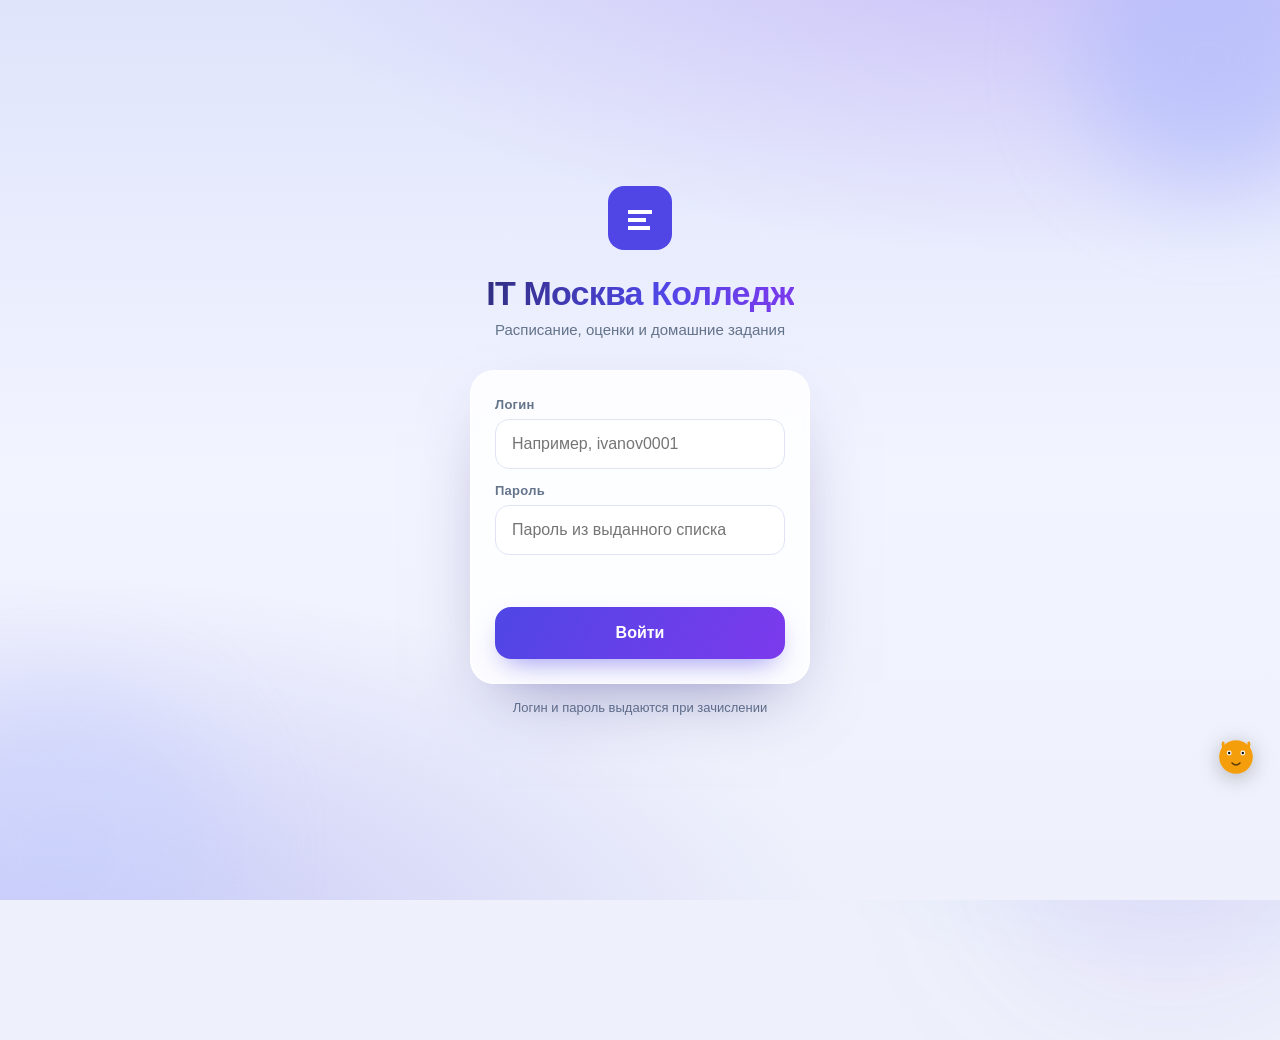
==== commit 90b7b58d: "iOS polish: spring transitions, nav tumbler, accent colors, profile cover, section headers" ====
--- a/index.html
+++ b/index.html
@@ -727,6 +727,18 @@
     </div>
 
     <div class="setting-row">
+      <span class="setting-label">Акцентный цвет</span>
+      <div class="accent-picker" id="accent-picker">
+        <button class="accent-swatch" data-accent="indigo" style="background:#4f46e5" title="Индиго"></button>
+        <button class="accent-swatch" data-accent="blue" style="background:#2563eb" title="Электрик-синий"></button>
+        <button class="accent-swatch" data-accent="emerald" style="background:#10b981" title="Изумруд"></button>
+        <button class="accent-swatch" data-accent="amber" style="background:#f59e0b" title="Янтарный"></button>
+        <button class="accent-swatch" data-accent="rose" style="background:#f43f5e" title="Розовый"></button>
+        <button class="accent-swatch" data-accent="violet" style="background:#7c3aed" title="Фиолетовый"></button>
+      </div>
+    </div>
+
+    <div class="setting-row">
       <span class="setting-label">Пин-код при открытии</span>
       <button class="push-toggle" id="btn-pin" onclick="App.togglePinLock()">
         <span id="pin-text">Выключить</span>
@@ -900,6 +912,7 @@
 
   <!-- НИЖНАЯ НАВИГАЦИЯ -->
   <nav class="bottom-nav" id="bottom-nav" style="display:none;">
+    <div class="nav-indicator" id="nav-indicator"></div>
     <button class="nav-item active" data-screen="schedule" onclick="App.navigateTo('schedule')">
       <svg width="24" height="24" viewBox="0 0 24 24" fill="none" stroke="currentColor" stroke-width="2">
         <rect x="3" y="4" width="18" height="18" rx="2"/>
--- a/css/style.min.css
+++ b/css/style.min.css
@@ -1 +1 @@
-@import url('https://fonts.googleapis.com/css2?family=Inter:wght@400;500;600;700;800;900&display=swap');*{margin:0;padding:0;box-sizing:border-box}:root{--primary:#4f46e5;--primary-light:#818cf8;--primary-dark:#4338ca;--bg:#eef1fb;--bg-soft:#f7f9ff;--card:rgba(255,255,255,0.72);--text:#0f172a;--text-secondary:#64748b;--border:#e4e7f4;--border-strong:#cdd3ea;--success:#10b981;--success-soft:#d1fae5;--warning:#f59e0b;--warning-soft:#fef3c7;--danger:#ef4444;--danger-soft:#fee2e2;--violet:#7c3aed;--accent:#4f46e5;--accent-soft:rgba(79,70,229,0.12);--glass-border:rgba(255,255,255,0.65);--shadow-card:0 1px 2px rgba(15,23,42,0.04),0 18px 40px -22px rgba(79,70,229,0.35);--shadow-pop:0 18px 50px -12px rgba(15,23,42,0.35);--radius:18px;--safe-top:env(safe-area-inset-top);--safe-bottom:env(safe-area-inset-bottom)}html{background:var(--bg)}body{font-family:'Inter',-apple-system,BlinkMacSystemFont,'SF Pro Display','Segoe UI',Roboto,sans-serif;background:radial-gradient(60% 45% at 88% -8%,rgba(124,58,237,0.1),transparent 60%),radial-gradient(52% 40% at 0% 6%,rgba(79,70,229,0.13),transparent 60%),radial-gradient(70% 55% at 92% 62%,rgba(14,165,233,0.1),transparent 60%),linear-gradient(180deg,#edf2ff 0%,var(--bg-soft) 34%,var(--bg) 100%) fixed;color:var(--text);min-height:100vh;overflow-x:hidden;-webkit-tap-highlight-color:transparent;-webkit-font-smoothing:antialiased}body::before,body::after{content:"";position:fixed;z-index:-1;border-radius:50%;filter:blur(90px);pointer-events:none}body::before{width:340px;height:340px;top:-90px;left:-80px;background:radial-gradient(circle,rgba(79,70,229,0.26),transparent 70%)}body::after{width:420px;height:420px;bottom:-130px;right:-100px;background:radial-gradient(circle,rgba(124,58,237,0.2),transparent 70%)}.screen{display:none;min-height:100vh;padding-bottom:140px}.screen.active{display:block;animation:fadeIn 0.28s cubic-bezier(0.22,1,0.36,1)}@keyframes fadeIn{from{opacity:0;transform:translateY(10px)}to{opacity:1;transform:translateY(0)}}.screen-header{padding:calc(var(--safe-top) + 20px) 20px 18px;background:rgba(255,255,255,0.82);backdrop-filter:blur(18px) saturate(160%);-webkit-backdrop-filter:blur(18px) saturate(160%);border-bottom:1px solid rgba(228,231,244,0.7);position:sticky;top:0;z-index:10}.screen-header h2{font-size:25px;font-weight:800;letter-spacing:-0.4px;background:linear-gradient(100deg,var(--primary-dark),var(--violet));-webkit-background-clip:text;background-clip:text;-webkit-text-fill-color:transparent}.header-date,.header-period,.header-count{font-size:14px;color:var(--text-secondary);margin-top:5px}.header-stream{display:inline-flex;align-items:center;gap:6px;margin-top:10px;padding:6px 14px;border-radius:999px;font-size:13px;font-weight:600}.stream-dot{width:8px;height:8px;border-radius:50%}.stream--alfa{background:var(--accent-soft);color:var(--primary)}.stream--alfa .stream-dot{background:var(--primary)}.stream--beta{background:rgba(190,24,93,0.1);color:#be185d}.stream--beta .stream-dot{background:#be185d}.login-container{display:flex;flex-direction:column;align-items:center;justify-content:center;min-height:100vh;padding:40px 24px;text-align:center;position:relative;overflow:hidden;background:radial-gradient(120% 70% at 85% -10%,rgba(124,58,237,0.22),transparent 55%),radial-gradient(120% 75% at 0% 105%,rgba(79,70,229,0.25),transparent 55%),linear-gradient(180deg,#dfe4fb 0%,#f2f4ff 52%,#eef1fb 100%)}.login-container::before,.login-container::after{content:"";position:absolute;border-radius:50%;filter:blur(46px);opacity:0.5;pointer-events:none}.login-container::before{width:260px;height:260px;top:-70px;right:-60px;background:#a5b4fc}.login-container::after{width:320px;height:320px;bottom:-110px;left:-90px;background:#c7d2fe}.login-logo{margin-bottom:32px;position:relative;z-index:1}.logo-icon{margin-bottom:20px}.login-logo h1{font-size:34px;font-weight:900;margin-bottom:8px;letter-spacing:-0.8px;background:linear-gradient(100deg,#312e81,#4f46e5 55%,#7c3aed);-webkit-background-clip:text;background-clip:text;-webkit-text-fill-color:transparent}.login-subtitle{font-size:15px;color:var(--text-secondary)}.login-form{display:flex;flex-direction:column;gap:14px;width:100%;max-width:340px;text-align:left;position:relative;z-index:1;background:rgba(255,255,255,0.85);backdrop-filter:blur(16px);border:1px solid rgba(255,255,255,0.9);border-radius:24px;padding:26px 24px 24px;box-shadow:0 30px 70px -30px rgba(49,46,129,0.5)}.login-field{display:flex;flex-direction:column;gap:7px}.login-field label{font-size:13px;font-weight:700;color:var(--text-secondary);letter-spacing:0.02em}.login-field input{padding:15px 16px;border:1.5px solid #dfe3f5;border-radius:14px;font-size:16px;background:#fff;color:var(--text);width:100%;box-sizing:border-box;transition:border-color 0.2s,box-shadow 0.2s;font-family:inherit}.login-field input:focus{outline:none;border-color:var(--primary);box-shadow:0 0 0 4px rgba(79,70,229,0.14)}.login-error{min-height:18px;font-size:13px;color:var(--danger);text-align:left}.btn-login{display:flex;align-items:center;justify-content:center;gap:10px;padding:17px 32px;border:none;border-radius:16px;font-size:16px;font-weight:700;font-family:inherit;cursor:pointer;transition:all 0.2s;width:100%;margin-top:6px;background:linear-gradient(120deg,var(--primary),var(--violet));color:white;box-shadow:0 12px 28px -10px rgba(79,70,229,0.6)}.btn-login:active{transform:scale(0.97);filter:brightness(0.94)}.btn-login:disabled{opacity:0.6;cursor:default;box-shadow:none}.login-hint{margin-top:16px;font-size:13px;color:var(--text-secondary)}.btn-secondary{display:flex;align-items:center;gap:8px;padding:14px 24px;background:var(--card);color:var(--danger);border:1px solid var(--border);border-radius:14px;font-size:15px;font-weight:600;font-family:inherit;cursor:pointer;transition:all 0.2s;width:100%;justify-content:center;margin-top:24px}.btn-secondary:active{background:var(--danger-soft);transform:scale(0.98)}.login-hint{margin-top:16px;font-size:13px;color:var(--text-secondary)}.bottom-nav{position:fixed;bottom:14px;bottom:calc(var(--safe-bottom) + 14px);left:50%;transform:translateX(-50%);width:calc(100% - 32px);max-width:520px;background:rgba(255,255,255,0.75);backdrop-filter:blur(26px) saturate(190%);-webkit-backdrop-filter:blur(26px) saturate(190%);border:1px solid var(--glass-border);border-radius:26px;box-shadow:0 16px 44px -16px rgba(15,23,42,0.28);display:flex;justify-content:space-around;align-items:stretch;gap:2px;padding:7px 10px calc(env(safe-area-inset-bottom,0px) + 10px);z-index:100}.nav-item{display:flex;flex-direction:column;align-items:center;justify-content:center;gap:4px;padding:7px 12px;background:none;border:none;border-radius:16px;color:var(--text-secondary);font-size:10px;font-weight:600;font-family:inherit;cursor:pointer;transition:all 0.25s;-webkit-tap-highlight-color:transparent;min-width:62px}.nav-item:active{transform:scale(0.94)}.nav-item.active{color:var(--primary);background:var(--accent-soft)}.nav-item svg{width:24px;height:24px;transition:all 0.25s}.nav-item.active svg{stroke-width:2.4;transform:translateY(-1px)}.screen-content{padding:16px 16px 24px}.schedule-nav{display:flex;gap:6px;padding:12px 16px;overflow-x:auto;-webkit-overflow-scrolling:touch}.schedule-nav::-webkit-scrollbar{display:none}.schedule-nav-btn{flex-shrink:0;padding:8px 16px;background:var(--card);border:1px solid var(--border);border-radius:10px;font-size:13px;font-weight:600;color:var(--text-secondary);cursor:pointer;transition:all 0.2s}.schedule-nav-btn.active{background:var(--primary);color:white;border-color:var(--primary)}.lesson-card{display:flex;flex-wrap:wrap;align-items:center;gap:16px;padding:16px;background:var(--card);border-radius:14px;margin-bottom:10px;box-shadow:0 1px 3px rgba(0,0,0,0.04);transition:all 0.2s}.lesson-card:active{transform:scale(0.98)}.lesson-pair{width:100%;font-size:12px;font-weight:700;color:var(--primary);text-transform:uppercase;letter-spacing:0.5px}.lesson-time{display:flex;align-items:center;gap:4px;min-width:100px}.time-start{font-size:17px;font-weight:700;color:var(--text)}.time-separator{color:var(--text-secondary);font-size:13px}.time-end{font-size:14px;color:var(--text-secondary)}.lesson-info{flex:1;min-width:120px}.lesson-subject{font-size:16px;font-weight:600;margin-bottom:4px}.lesson-teacher{font-size:13px;color:var(--text-secondary);margin-bottom:2px}.lesson-room{font-size:12px;color:var(--text-secondary)}.lesson-type{font-size:11px;font-weight:600;padding:4px 10px;border-radius:6px;text-transform:uppercase;letter-spacing:0.5px}.lesson-type--lection{background:#dbeafe;color:var(--primary)}.lesson-type--practice{background:#dcfce7;color:var(--success)}.lesson-transition{width:100%;font-size:12px;font-weight:500;color:#d97706;padding-top:8px;margin-top:4px;border-top:1px dashed var(--border)}.lesson-transition::before{content:"⏲ "}.grades-summary{display:flex;gap:12px;margin-bottom:20px}.grade-stat{flex:1;background:var(--card);border-radius:14px;padding:20px;text-align:center;box-shadow:0 1px 3px rgba(0,0,0,0.04)}.grade-stat-value{font-size:32px;font-weight:700;color:var(--primary);margin-bottom:4px}.grade-stat-label{font-size:13px;color:var(--text-secondary)}.grade-item{background:var(--card);border-radius:14px;padding:16px;margin-bottom:10px;box-shadow:0 1px 3px rgba(0,0,0,0.04)}.grade-subject{font-size:16px;font-weight:600;margin-bottom:12px}.grade-marks{display:flex;gap:6px;flex-wrap:wrap;margin-bottom:10px}.mark{width:32px;height:32px;display:flex;align-items:center;justify-content:center;border-radius:8px;font-size:14px;font-weight:600}.mark-5{background:#dcfce7;color:#16a34a}.mark-4{background:#dbeafe;color:#2563eb}.mark-3{background:#fef3c7;color:#d97706}.mark-2{background:#fee2e2;color:#dc2626}.grade-avg{text-align:right;font-size:18px;font-weight:700;color:var(--primary)}.homework-card{background:var(--card);border-radius:14px;padding:16px;margin-bottom:10px;border-left:4px solid var(--border);box-shadow:0 1px 3px rgba(0,0,0,0.04)}.homework-card--urgent{border-left-color:var(--danger)}.homework-card--soon{border-left-color:var(--warning)}.hw-badge{display:inline-block;font-size:11px;font-weight:600;padding:4px 10px;border-radius:6px;background:#f1f5f9;color:var(--text-secondary);margin-bottom:10px}.homework-card--urgent .hw-badge{background:#fee2e2;color:var(--danger)}.homework-card--soon .hw-badge{background:#fef3c7;color:#d97706}.hw-subject{font-size:16px;font-weight:600;margin-bottom:6px}.hw-task{font-size:14px;color:var(--text-secondary);margin-bottom:10px;line-height:1.4}.hw-deadline{font-size:12px;color:var(--text-secondary)}.profile-card{display:flex;flex-direction:column;align-items:center;background:var(--card);border-radius:14px;padding:24px;margin-bottom:16px;box-shadow:0 1px 3px rgba(0,0,0,0.04)}.profile-avatar{width:72px;height:72px;border-radius:50%;background:var(--primary);color:white;display:flex;align-items:center;justify-content:center;font-size:24px;font-weight:700;margin-bottom:12px}.profile-name{font-size:20px;font-weight:700;margin-bottom:4px}.profile-class{font-size:14px;color:var(--text-secondary)}.profile-info{background:var(--card);border-radius:14px;overflow:hidden;margin-bottom:16px;box-shadow:0 1px 3px rgba(0,0,0,0.04)}.info-row{display:flex;justify-content:space-between;align-items:center;padding:14px 16px;border-bottom:1px solid var(--border)}.info-row:last-child{border-bottom:none}.info-label{font-size:14px;color:var(--text-secondary)}.info-value{font-size:14px;font-weight:500;text-align:right}.profile-stats{display:flex;gap:12px;margin-bottom:8px}.stat-card{flex:1;background:var(--card);border-radius:14px;padding:20px;text-align:center;box-shadow:0 1px 3px rgba(0,0,0,0.04)}.stat-value{font-size:28px;font-weight:700;color:var(--success);margin-bottom:4px}.stat-label{font-size:13px;color:var(--text-secondary)}.loading{display:flex;align-items:center;justify-content:center;padding:40px}.spinner{width:32px;height:32px;border:3px solid var(--border);border-top-color:var(--primary);border-radius:50%;animation:spin 0.8s linear infinite}@keyframes spin{to{transform:rotate(360deg)}}.empty-state{text-align:center;padding:60px 24px}.empty-state svg{color:var(--text-secondary);margin-bottom:16px;opacity:0.4}.empty-state p{font-size:15px;color:var(--text-secondary)}.header-row{display:flex;align-items:flex-start;justify-content:space-between;gap:12px}.header-title-wrap{flex:1}.icon-btn{display:flex;align-items:center;justify-content:center;width:40px;height:40px;border-radius:10px;border:1px solid var(--border);background:var(--card);color:var(--text-secondary);cursor:pointer;transition:all 0.2s;flex-shrink:0}.icon-btn:active{transform:scale(0.95);color:var(--primary);border-color:var(--primary)}.next-lesson-banner{margin:12px 16px 0;padding:14px 16px;background:linear-gradient(135deg,var(--primary),var(--primary-light));color:white;border-radius:14px;box-shadow:0 4px 12px rgba(37,99,235,0.25)}.next-lesson-banner .nl-time{font-size:12px;opacity:0.85;margin-bottom:4px}.next-lesson-banner .nl-subject{font-size:17px;font-weight:700;margin-bottom:4px}.next-lesson-banner .nl-meta{font-size:13px;opacity:0.9}.next-lesson-banner.nl-ok{background:var(--card);color:var(--text);box-shadow:0 1px 3px rgba(0,0,0,0.04);border:1px solid var(--border)}.next-lesson-banner.nl-ok .nl-subject{color:var(--success)}.mode-segment{display:flex;gap:6px;margin:12px 16px;background:var(--card);border-radius:12px;padding:4px;border:1px solid var(--border)}.mode-segment-btn{flex:1;padding:10px;border:none;border-radius:9px;background:none;font-size:14px;font-weight:600;color:var(--text-secondary);cursor:pointer;transition:all 0.2s}.mode-segment-btn.active{background:var(--primary);color:white}.exam-session-card{background:linear-gradient(135deg,var(--primary-dark),var(--primary));color:white;border-radius:14px;padding:20px;margin-bottom:16px}.exam-session-title{font-size:18px;font-weight:700;margin-bottom:6px}.exam-session-count{font-size:14px;opacity:0.9}.exam-card{background:var(--card);border-radius:14px;padding:16px;margin-bottom:10px;box-shadow:0 1px 3px rgba(0,0,0,0.04);display:flex;align-items:center;gap:16px}.exam-date-box{display:flex;flex-direction:column;align-items:center;justify-content:center;min-width:56px;padding:8px 10px;background:#f1f5f9;border-radius:10px}.exam-day{font-size:20px;font-weight:700;color:var(--primary)}.exam-month{font-size:11px;color:var(--text-secondary);text-transform:uppercase}.exam-info{flex:1}.exam-subject{font-size:16px;font-weight:600;margin-bottom:4px}.exam-form{font-size:13px;color:var(--text-secondary)}.exam-countdown{font-size:12px;font-weight:600;padding:5px 10px;border-radius:8px;background:#dbeafe;color:var(--primary)}.exam-countdown.soon{background:#fee2e2;color:var(--danger)}.replacement-card{background:var(--card);border-radius:14px;padding:16px;margin-bottom:10px;border-left:4px solid var(--warning);box-shadow:0 1px 3px rgba(0,0,0,0.04)}.replacement-header{display:flex;align-items:center;justify-content:space-between;margin-bottom:10px}.replacement-day{font-size:12px;font-weight:600;text-transform:uppercase;letter-spacing:0.5px;color:#d97706}.replacement-pair{font-size:12px;color:var(--text-secondary)}.replacement-subject{font-size:16px;font-weight:600;margin-bottom:8px}.replacement-people{display:flex;flex-direction:column;gap:4px;margin-bottom:8px}.replacement-person{display:flex;align-items:center;gap:8px;font-size:13px;color:var(--text-secondary)}.replacement-person .arrow{color:#d97706;font-weight:700}.replacement-room,.replacement-note{font-size:13px;color:var(--text-secondary)}.replacement-note{margin-top:6px;padding-top:8px;border-top:1px dashed var(--border);font-style:italic}.settings-card{background:var(--card);border-radius:14px;padding:16px;margin:16px 0;box-shadow:0 1px 3px rgba(0,0,0,0.04)}.settings-title{font-size:15px;font-weight:700;margin-bottom:14px;color:var(--text)}.setting-row{display:flex;align-items:center;justify-content:space-between;gap:12px;padding:10px 0;border-bottom:1px solid var(--border)}.setting-row:last-child{border-bottom:none}.setting-label{font-size:14px;color:var(--text)}.segment-control{display:flex;background:#f1f5f9;border-radius:10px;padding:3px;gap:2px}.segment-btn{width:38px;height:32px;border:none;border-radius:8px;background:none;font-size:14px;font-weight:600;color:var(--text-secondary);cursor:pointer;transition:all 0.2s}.segment-btn.active{background:var(--card);color:var(--primary);box-shadow:0 1px 3px rgba(0,0,0,0.08)}.setting-select{padding:8px 12px;border:1px solid var(--border);border-radius:10px;font-size:14px;font-weight:500;color:var(--text);background:var(--card);appearance:none;background-image:url("data:image/svg+xml,%3Csvg xmlns='http://www.w3.org/2000/svg' width='12' height='12' viewBox='0 0 24 24' fill='none' stroke='%2364748b' stroke-width='2'%3E%3Cpath d='M6 9l6 6 6-6'/%3E%3C/svg%3E");background-repeat:no-repeat;background-position:right 10px center;padding-right:30px}.push-toggle{padding:8px 16px;border:none;border-radius:10px;background:var(--primary);color:white;font-size:13px;font-weight:600;cursor:pointer;transition:all 0.2s}.push-toggle.on{background:#fee2e2;color:var(--danger)}.push-toggle:active{transform:scale(0.95)}.offline-banner{position:fixed;top:calc(var(--safe-top) + 8px);left:16px;right:16px;z-index:200;display:flex;align-items:center;gap:8px;padding:12px 16px;background:#fef3c7;color:#92400e;border-radius:12px;font-size:13px;font-weight:500;box-shadow:0 4px 12px rgba(146,64,14,0.15);animation:slideDown 0.3s ease}@keyframes slideDown{from{transform:translateY(-20px);opacity:0}to{transform:translateY(0);opacity:1}}[data-theme="dark"]{--bg:#101422;--bg-soft:#171c2e;--card:rgba(27,33,54,0.68);--text:#e7e9f4;--text-secondary:#9aa3c0;--border:#2d3450;--border-strong:#3d4670;--primary:#818cf8;--primary-light:#a5b4fc;--primary-dark:#6366f1;--accent:#818cf8;--accent-soft:rgba(129,140,248,0.16);--glass-border:rgba(255,255,255,0.08);--shadow-card:0 1px 2px rgba(0,0,0,0.3),0 20px 44px -26px rgba(99,102,241,0.55)}[data-theme="dark"] body{background:radial-gradient(60% 45% at 88% -8%,rgba(124,58,237,0.16),transparent 60%),radial-gradient(52% 40% at 0% 6%,rgba(99,102,241,0.2),transparent 60%),linear-gradient(180deg,#0d111f 0%,#141a2e 40%,#161c30 100%) fixed}[data-theme="dark"] body::before{background:radial-gradient(circle,rgba(99,102,241,0.25),transparent 70%)}[data-theme="dark"] body::after{background:radial-gradient(circle,rgba(124,58,237,0.18),transparent 70%)}[data-theme="dark"] .screen-header,[data-theme="dark"] .bottom-nav{background:rgba(27,33,54,0.85)}[data-theme="dark"] .screen-header h2{background:linear-gradient(100deg,#c7d2fe,#a5b4fc);-webkit-background-clip:text;background-clip:text;-webkit-text-fill-color:transparent}[data-theme="dark"] .offline-banner{background:#422006;color:#fde68a}[data-theme="dark"] .push-toggle,[data-theme="dark"] .push-toggle.on{background:#334155;color:#e2e8f0}[data-theme="dark"] .btn-login{background:linear-gradient(120deg,var(--primary-dark),var(--violet));color:white}[data-theme="dark"] input{background:#0f1424;color:var(--text);border-color:var(--border)}[data-theme="dark"] .login-form{background:rgba(23,28,46,0.9);border-color:rgba(45,52,80,0.9)}[data-theme="dark"] .login-container{background:radial-gradient(120% 70% at 85% -10%,rgba(124,58,237,0.3),transparent 55%),radial-gradient(120% 75% at 0% 105%,rgba(99,102,241,0.35),transparent 55%),linear-gradient(180deg,#0d111f,#161c30)}[data-theme="dark"] .login-logo h1{background:linear-gradient(100deg,#c7d2fe,#818cf8 60%,#a78bfa);-webkit-background-clip:text;background-clip:text;-webkit-text-fill-color:transparent}.news-card{background:var(--card);border:1px solid var(--border);border-radius:16px;padding:18px 20px;margin-bottom:14px}.news-card-header{display:flex;justify-content:space-between;align-items:center;margin-bottom:8px}.news-category{display:inline-block;padding:4px 10px;background:var(--primary-light);color:white;border-radius:20px;font-size:12px;font-weight:600}.news-date{font-size:13px;color:var(--text-secondary)}.news-title{font-size:17px;font-weight:700;margin-bottom:6px;line-height:1.35}.news-body{font-size:14px;color:var(--text-secondary);line-height:1.55}.bells-panel{margin:12px 16px;background:var(--card);border:1px solid var(--border);border-radius:16px;padding:16px;animation:fadeIn 0.2s ease}.bells-panel-title{font-size:16px;font-weight:700;margin-bottom:12px}.bells-shift-row{margin-bottom:10px}.bells-shift-title{font-size:13px;font-weight:600;color:var(--text-secondary);margin-bottom:6px}.bells-shift-pair{display:flex;align-items:baseline;gap:10px;padding:6px 0;border-bottom:1px dashed var(--border);font-size:14px}.bells-shift-num{font-weight:600;min-width:52px}.bells-shift-time{color:var(--text);font-variant-numeric:tabular-nums}.bells-shift-transition{color:var(--text-secondary);font-size:12px;margin-left:auto}.grade-mark-item{display:flex;align-items:center;gap:8px;padding:4px 0}.grade-mark-meta{display:flex;flex-direction:column;gap:1px}.grade-mark-date{font-size:11px;color:var(--text-secondary);font-variant-numeric:tabular-nums}.grade-mark-comment{font-size:12px;color:var(--text-secondary)}.achievements-card{background:var(--card);border:1px solid var(--border);border-radius:16px;padding:18px 20px;margin-top:16px}.achievements-title{font-size:16px;font-weight:700;margin-bottom:14px}.achievements-row{display:flex;gap:12px}.achievement-item{flex:1;background:var(--bg);border-radius:12px;padding:12px 8px;text-align:center}.achievement-value{font-size:20px;font-weight:700;color:var(--primary)}.achievement-value.ach-ok{color:var(--success)}.achievement-label{font-size:12px;color:var(--text-secondary);margin-top:4px}.achievement-badge{margin-top:12px;text-align:center;font-size:14px;font-weight:700;color:var(--success);background:var(--bg);border-radius:10px;padding:10px}.grades-chart-card{background:var(--card);border:1px solid var(--border);border-radius:16px;padding:16px 16px 10px;margin-bottom:16px}.grades-chart-title{font-size:15px;font-weight:700;margin-bottom:8px}.sub-note{font-size:13px;color:var(--text-secondary);padding:10px 2px}.section-title{font-size:15px;font-weight:700;margin-bottom:10px}.exam-access-card{background:var(--card);border:1px solid var(--border);border-radius:16px;padding:16px 18px;margin:14px 0}.exam-access-row{display:flex;justify-content:space-between;align-items:center;padding:7px 0;border-bottom:1px dashed var(--border);font-size:14px}.exam-access-row:last-child{border-bottom:none}.exam-access-subject{font-weight:500}.exam-access-status{font-size:13px;font-weight:700;padding:3px 10px;border-radius:20px;white-space:nowrap}.access-ok{background:#dcfce7;color:#16a34a}.access-bad{background:#fee2e2;color:#dc2626}.exam-consult-row{display:flex;justify-content:space-between;gap:12px;font-size:14px;padding:7px 0;border-bottom:1px dashed var(--border)}.exam-consult-row b{font-weight:600}.exam-consult-row span{color:var(--text-secondary)}.exam-retake{background:#fef3c7;color:#92400e;border-radius:12px;padding:12px 14px;font-size:13px;margin-top:12px}[data-theme="dark"] .exam-retake{background:#422006;color:#fde68a}.exam-avg{font-size:12px;color:var(--text-secondary);margin-top:2px}.attendance-summary{background:var(--card);border:1px solid var(--border);border-radius:16px;padding:16px 18px;margin-bottom:14px;display:flex;gap:12px}.attendance-day{background:var(--card);border:1px solid var(--border);border-radius:16px;padding:14px 16px;margin-bottom:12px}.attendance-day-head{display:flex;justify-content:space-between;font-size:14px;font-weight:700;margin-bottom:10px}.att-count{font-size:13px;color:var(--text-secondary);font-weight:600}.attendance-day-lessons{display:flex;flex-direction:column;gap:6px}.att-lesson{display:flex;align-items:center;gap:8px;font-size:14px}.att-lesson em{font-style:normal;font-size:12px;color:var(--text-secondary);margin-left:auto}.att-subject{font-weight:500}.att-dot{width:10px;height:10px;border-radius:50%;flex-shrink:0}.att-ok{background:#22c55e}.att-late{background:#f59e0b}.att-bad{background:#ef4444}.profile-actions{display:flex;gap:10px;margin-top:14px}.profile-action-btn{flex:1;display:flex;align-items:center;justify-content:center;gap:8px;text-align:center;font-size:13px;padding:12px 8px}.modal-overlay{position:fixed;inset:0;z-index:300;background:rgba(15,23,42,0.6);display:flex;align-items:center;justify-content:center;padding:20px;animation:fadeIn 0.2s ease}.student-card{background:var(--card);border:1px solid var(--border);border-radius:20px;padding:24px 22px;width:100%;max-width:330px;text-align:center;box-shadow:0 20px 50px rgba(0,0,0,0.25)}.student-card-college{font-size:12px;font-weight:700;letter-spacing:0.04em;text-transform:uppercase;color:var(--primary);margin-bottom:8px}.student-card-title{font-size:17px;font-weight:700;line-height:1.3;margin-bottom:4px}.student-card-meta{font-size:13px;color:var(--text-secondary);margin-bottom:2px}.student-card-qr svg{width:200px;height:200px;margin:16px auto 6px;display:block}.student-card-qr{min-height:90px}.src-hint{font-size:13px;color:var(--text-secondary);padding:20px}.student-card-hint{font-size:12px;color:var(--text-secondary);margin:4px 0 12px}.modal-close{width:100%}[data-theme="blue"]{--primary:#0891b2;--primary-light:#06b6d4;--primary-dark:#0e7490;--bg:#ecfeff;--card:#ffffff;--text:#164e63;--text-secondary:#64748b;--border:#cffafe}[data-theme="blue"] .stream--alfa{background:#cffafe}[data-theme="blue"] .stream--alfa .stream-dot{background:#0891b2}.today-card{background:var(--card);border:1px solid var(--border);border-radius:16px;padding:16px 18px;margin-bottom:12px}.today-card--hero{background:linear-gradient(135deg,var(--primary),var(--primary-dark));color:#fff;border:none}.today-card--hero .today-card-title{color:#fff}.today-card--hero .today-card-sub{color:#e0f2fe}.today-card-title{font-size:15px;font-weight:700;margin-bottom:8px;color:var(--primary-dark)}.today-card-sub{font-size:14px;color:var(--text-secondary);margin-bottom:4px;line-height:1.45}.today-event{display:flex;justify-content:space-between;gap:10px;padding:6px 0;border-bottom:1px dashed var(--border);font-size:13px}.today-event:last-child{border-bottom:none}.today-event span:last-child{text-align:right}.today-menu-row{display:flex;justify-content:space-between;gap:10px;padding:6px 0;border-bottom:1px dashed var(--border);font-size:14px}.today-menu-row:last-child{border-bottom:none}.today-price{color:var(--text-secondary);white-space:nowrap}.today-news-title{font-size:14px;font-weight:600;line-height:1.4}.skeleton-block{background:linear-gradient(90deg,var(--border) 25%,var(--card) 50%,var(--border) 75%);background-size:200% 100%;animation:shimmer 1.2s infinite;border-radius:16px;height:84px;margin-bottom:12px}.today-skeleton{height:110px}@keyframes shimmer{from{background-position:200% 0}to{background-position:-200% 0}}.grade-hint{margin-top:8px;font-size:12px;color:var(--primary);font-weight:600}.note-toggle{margin-top:8px;background:none;border:none;color:var(--text-secondary);font-size:12px;text-decoration:underline;cursor:pointer;padding:0}.note-area{display:none;width:100%;margin-top:8px;padding:10px 12px;border:1px solid var(--border);border-radius:10px;font-size:13px;font-family:inherit;color:var(--text);background:var(--bg);resize:vertical;min-height:60px}.screen-title{font-size:17px;font-weight:700;margin:18px 2px 10px;color:var(--text)}.ticket-form{background:var(--card);border:1px solid var(--border);border-radius:16px;padding:16px 18px;margin-bottom:12px}.field-label{display:block;font-size:13px;font-weight:600;color:var(--text-secondary);margin:10px 0 4px}.text-field{width:100%;padding:10px 12px;border:1px solid var(--border);border-radius:10px;font-size:14px;font-family:inherit;color:var(--text);background:var(--card)}.ticket-status{margin-top:10px;font-size:13px;color:var(--success)}.ticket-item{background:var(--card);border:1px solid var(--border);border-radius:14px;padding:12px 14px;margin-bottom:10px}.ticket-item-head{display:flex;justify-content:space-between;gap:10px;margin-bottom:4px}.ticket-item-text{font-size:13px;color:var(--text);margin-bottom:4px}.ticket-item-meta{font-size:12px;color:var(--text-secondary)}.ticket-pill{border-radius:10px;padding:2px 8px;font-size:11px;font-weight:700;white-space:nowrap}.ticket-new{background:#fee2e2;color:#b91c1c}.ticket-in-progress{background:#fef3c7;color:#b45309}.ticket-done{background:#dcfce7;color:#15803d}.sub-note{background:var(--card);border:1px dashed var(--border);border-radius:14px;padding:14px 16px;font-size:13px;color:var(--text-secondary);margin-bottom:12px}.onboarding{position:fixed;inset:0;z-index:200;background:rgba(15,23,42,0.65);display:flex;align-items:center;justify-content:center;padding:24px;backdrop-filter:blur(4px)}.onboarding-card{background:var(--card);border-radius:20px;padding:28px 24px;width:100%;max-width:320px;text-align:center;box-shadow:0 24px 60px rgba(0,0,0,0.3)}.onboarding-card h2{font-size:20px;margin-bottom:10px}.onboarding-card p{font-size:14px;color:var(--text-secondary);line-height:1.5;margin-bottom:18px}.onboarding-dots{display:flex;justify-content:center;gap:6px;margin-bottom:18px}.ob-dot{width:8px;height:8px;border-radius:50%;background:var(--border)}.ob-dot.active{background:var(--primary);width:22px;border-radius:6px}.pin-card h2{font-size:18px}.pin-inputs{display:flex;justify-content:center;gap:14px;margin:18px 0 14px}.pin-dot{width:14px;height:14px;border-radius:50%;border:2px solid var(--border)}.pin-dot.fill{background:var(--primary);border-color:var(--primary)}.pin-error{color:var(--danger);font-size:13px;min-height:18px;margin-bottom:6px}.pin-pad{display:grid;grid-template-columns:repeat(3,1fr);gap:10px;max-width:220px;margin:0 auto}.pin-key{padding:14px 0;border:1px solid var(--border);border-radius:12px;background:var(--bg);color:var(--text);font-size:20px;font-weight:600;cursor:pointer}.pin-key:active{background:var(--primary);color:#fff}.mat-card,.prep-card,.pomo-card,.faq-item{margin-bottom:12px}.mat-card,.prep-card{background:var(--card);border:1px solid var(--border);border-radius:16px;overflow:hidden}.mat-subject{display:flex;justify-content:space-between;align-items:center;padding:14px 16px;font-weight:700;cursor:pointer;color:var(--primary-dark)}.mat-caret{color:var(--text-secondary);font-size:13px}.mat-body{padding:0 16px 14px;border-top:1px solid var(--border)}.mat-list-title{font-size:12px;font-weight:700;color:var(--text-secondary);margin:10px 0 6px;text-transform:uppercase;letter-spacing:.03em}.mat-item{display:flex;gap:10px;font-size:14px;padding:4px 0}.mat-type{flex-shrink:0;font-size:11px;font-weight:600;color:var(--primary);background:color-mix(in srgb,var(--primary) 12%,transparent);border-radius:8px;padding:2px 8px;height:fit-content}.term-item{background:var(--bg);border-radius:10px;padding:10px 12px;margin:6px 0}.term-word{font-weight:700;font-size:14px}.term-def{font-size:13px;color:var(--text-secondary)}.extern-section-title{font-size:15px;font-weight:700;margin:14px 0 8px;color:var(--primary-dark)}.extern-section-title:first-child{margin-top:4px}.faq-item{background:var(--bg);border:1px solid var(--border);border-radius:12px}.faq-q{padding:12px 14px;font-weight:600;font-size:14px;cursor:pointer}.faq-a{padding:0 14px 12px;font-size:13px;color:var(--text-secondary)}.prep-card{padding:14px 16px}.prep-bar{height:8px;border-radius:6px;background:var(--bg);overflow:hidden;margin:10px 0 6px}.prep-bar-fill{height:100%;border-radius:6px;background:linear-gradient(90deg,var(--primary),#22c55e);transition:width .3s}.prep-list{margin-top:12px}.prep-subject{font-weight:700;font-size:14px;margin:12px 0 4px;color:var(--primary-dark)}.prep-check{display:flex;align-items:center;gap:10px;padding:7px 4px;font-size:14px;cursor:pointer}.prep-box{width:18px;height:18px;border-radius:6px;border:2px solid var(--border-strong);flex-shrink:0}.prep-box.checked{background:#22c55e;border-color:#22c55e}.pomo-card{text-align:center;background:var(--card);border:1px solid var(--border);border-radius:16px;padding:18px}.pomo-time{font-size:44px;font-weight:800;letter-spacing:1px;color:var(--primary);margin-bottom:12px}.pomo-controls{display:flex;gap:10px;justify-content:center}.tea-row{display:flex;gap:8px;margin:8px 0;align-items:center}.tea-row .icon-btn{flex-shrink:0}.bells-rooms{margin-top:12px;padding-top:12px;border-top:1px solid var(--border)}.rooms-chips{display:flex;flex-wrap:wrap;gap:8px;padding:6px 0}.room-chip{background:var(--primary);color:#fff;font-size:13px;font-weight:600;padding:6px 12px;border-radius:20px}.bells-rooms-btn{margin-top:12px;width:100%}.news-actions{margin-top:10px;padding-top:10px;border-top:1px solid var(--border)}.news-like{background:var(--bg);border:1px solid var(--border);border-radius:20px;padding:6px 14px;font-size:14px;color:var(--text-secondary)}.news-like.liked{color:#ef4444;border-color:#ef4444}.news-comments{margin-top:8px}.news-comment{font-size:13px;color:var(--text-secondary);padding:4px 0}.news-comment b{color:var(--text)}.news-comment em{display:block;font-size:11px;opacity:.7}.nc-input{margin:6px 0}.news-comment-btn{margin-top:4px}.today-menu-right{display:inline-flex;align-items:center;gap:8px}.today-fav{font-size:16px;color:var(--border-strong);cursor:pointer}.today-fav.fav-on{color:#f59e0b}.grade-trend{font-size:12px;color:var(--primary);margin-top:4px}.grade-forecast{font-size:12px;font-weight:600;color:var(--primary-dark);margin-top:2px}.modal-overlay{position:fixed;inset:0;background:rgba(0,0,0,.5);display:flex;align-items:center;justify-content:center;z-index:100;padding:20px}.modal-card{background:var(--card);border-radius:20px;padding:24px 20px;width:100%;max-width:380px;max-height:86vh;overflow:auto}.modal-card h2{font-size:18px;margin-bottom:14px}.modal-card .text-field{margin-bottom:10px}.modal-card .profile-action-btn{margin-top:10px;width:100%}.modal-card .modal-close{margin-top:8px}.spravka-body{background:var(--bg);border-radius:12px;padding:16px;font-size:14px;line-height:1.5}.spravka-line{font-weight:800;text-transform:uppercase;margin-bottom:6px}.spravka-meta{margin-top:8px;color:var(--text-secondary);font-size:12px}.print-area{display:none}body.print-spravka>*:not(.print-area){display:none !important}@media print{.bottom-nav,.screen-header .icon-btn,#btn-export-calendar,#btn-copy-schedule,#btn-today,#offline-banner,.modal-overlay,.onboarding,#bottom-nav,.settings-card,.profile-actions,.note-toggle,.note-area{display:none !important}body{background:#fff}.screen{display:none;padding:0}.screen.active{display:block;animation:none}.no-print{display:none !important}.print-area,.print-doc{display:block !important}.print-doc{font-family:Georgia,'Times New Roman',serif;padding-top:40px;max-width:640px;margin:0 auto;line-height:1.6}.print-doc h1{font-size:18px;text-align:center;margin-bottom:24px}}.poll-option{display:flex;align-items:center;justify-content:space-between;gap:8px;padding:10px 12px;margin:6px 0;border:1px solid var(--border);border-radius:12px;cursor:pointer;background:var(--bg-soft,transparent)}.poll-option:active{opacity:.7}.goal-add-row{display:flex;gap:8px;margin:8px 0}.goal-add-row .text-field{flex:1}.goal-del{margin-left:auto;opacity:.5}.mat-fav{margin-left:auto;margin-right:6px;cursor:pointer;opacity:.6;font-size:16px}.mat-card--fav{border-color:var(--accent,#2563eb)}.report-table{margin:8px 0}.teacher-pairs{margin-top:6px}.sub-note{font-size:13px;opacity:.7;margin:4px 0}.today-countdown{margin-top:6px;font-weight:600;color:var(--accent,#2563eb)}.chat-input-row{display:flex;gap:8px;margin:10px 0 4px}.chat-send{min-width:54px}#chat-box{max-height:320px;overflow:auto;display:flex;flex-direction:column;gap:8px;margin-bottom:4px}.chat-msg{background:var(--bg-soft,rgba(0,0,0,.03));border-radius:12px;padding:8px 12px;align-self:flex-start;max-width:88%}.chat-msg--me{align-self:flex-end;background:var(--accent-soft,rgba(37,99,235,.12))}.chat-msg-head{display:flex;gap:8px;align-items:center;font-size:12px;margin-bottom:2px}.chat-msg-ts{opacity:.55;font-size:11px}.chat-msg-text{word-break:break-word}.news-important{background:#dc2626;color:#fff;font-size:11px;font-weight:700;padding:2px 8px;border-radius:10px;margin-left:6px}.news-card--important{border-color:#dc2626}.news-reads{font-size:12px;opacity:.6;margin-top:6px}.ticket-answer{margin:6px 0;padding:8px 10px;background:var(--accent-soft,rgba(37,99,235,.10));border-radius:10px;font-size:13px}.curator-reply-row{display:flex;gap:6px;margin-top:8px}.search-overlay{position:fixed;inset:0;z-index:120;background:rgba(0,0,0,.45);display:flex;align-items:flex-start;justify-content:center;padding:8vh 16px 16px}.search-panel{width:100%;max-width:560px;background:var(--bg,#fff);border-radius:14px;padding:12px;box-shadow:0 12px 40px rgba(0,0,0,.25)}.search-input-row{display:flex;gap:8px;align-items:center}.search-results{margin-top:8px;max-height:55vh;overflow:auto;display:flex;flex-direction:column;gap:6px}.search-hit{display:flex;gap:10px;align-items:flex-start;text-align:left;background:var(--bg-soft,rgba(0,0,0,.03));border:1px solid var(--border,rgba(0,0,0,.08));border-radius:10px;padding:8px 10px;color:inherit;width:100%;cursor:pointer}.search-hit b{display:block;font-size:14px}.search-hit em{display:block;font-style:normal;font-size:12px;opacity:.65}.sova-widget{position:fixed;right:16px;bottom:116px;z-index:110;display:flex;flex-direction:column;align-items:flex-end}.sova-fab{width:56px;height:56px;border-radius:50%;border:none;background:transparent;cursor:pointer;filter:drop-shadow(0 4px 10px rgba(0,0,0,.25))}.sova-panel{width:300px;max-width:calc(100vw - 32px);background:var(--bg,#fff);border:1px solid var(--border,rgba(0,0,0,.1));border-radius:14px;margin-bottom:8px;box-shadow:0 10px 30px rgba(0,0,0,.2);display:flex;flex-direction:column;max-height:70vh}.sova-head{display:flex;justify-content:space-between;align-items:center;padding:10px 14px;background:var(--accent,#2563eb);color:#fff;border-radius:14px 14px 0 0;font-weight:700}.sova-close{color:#fff}.sova-messages{display:flex;flex-direction:column;gap:8px;padding:10px;overflow:auto;flex:1}.sova-msg{background:var(--bg-soft,rgba(0,0,0,.04));border-radius:10px;padding:8px 10px;font-size:13px;align-self:flex-start;max-width:90%}.sova-msg.sova-user{align-self:flex-end;background:var(--accent-soft,rgba(37,99,235,.14))}.sova-input-row{display:flex;gap:8px;padding:8px;border-top:1px solid var(--border,rgba(0,0,0,.08))}.news-voice{margin-left:8px;border:none;background:none;cursor:pointer;font-size:14px;vertical-align:middle;padding:2px;opacity:.7}.tj-row{display:flex;align-items:center;justify-content:space-between;gap:8px;padding:6px 0;border-bottom:1px solid var(--border,rgba(0,0,0,.07))}.tj-name{font-size:14px;display:flex;flex-direction:column}.tj-name em{font-style:normal;font-size:12px;opacity:.6}.tj-controls{display:flex;gap:6px;align-items:center}.tj-value{width:64px;padding:6px 8px}.tj-date{width:96px;padding:6px 8px}.tj-save{min-width:40px}.badge-chip{display:inline-block;background:var(--accent-soft,rgba(37,99,235,.12));color:var(--text,#111);border:1px solid var(--accent,#2563eb);border-radius:12px;padding:4px 10px;font-size:12px;margin:3px 4px 3px 0}.today-card--debts{border-color:#dc2626}.today-card--ok{border-color:var(--accent,#2563eb)}:focus-visible{outline:2px solid var(--primary);outline-offset:2px}.lesson-card,.grade-item,.homework-card,.profile-card,.profile-info,.stat-card,.grade-stat,.news-card,.today-card,.replacement-card,.exam-card,.mat-card,.prep-card,.ticket-form,.ticket-item,.attendance-day,.attendance-summary,.settings-card,.achievements-card,.grades-chart-card,.exam-access-card{border:1px solid var(--border);box-shadow:var(--shadow-card)}.lesson-card,.grade-item,.homework-card,.profile-card,.stat-card,.grade-stat,.news-card,.today-card,.replacement-card,.exam-card,.ticket-form,.ticket-item,.attendance-day,.attendance-summary,.settings-card{border-radius:var(--radius)}.screen-content{max-width:720px;margin:0 auto;width:100%}.schedule-nav,.mode-segment{max-width:720px;margin-left:auto;margin-right:auto}.screen-title,.section-title,.settings-title,.grades-chart-title,.bells-panel-title,.achievements-title{font-weight:800;letter-spacing:-0.2px}.lesson-pair{font-size:11px;font-weight:800;letter-spacing:1px;color:var(--primary);display:inline-block;background:var(--accent-soft);padding:4px 12px;border-radius:999px;margin-bottom:2px}.lesson-time{min-width:112px;background:var(--bg-soft);border-radius:14px;padding:10px 12px;flex-direction:column;align-items:flex-start;gap:2px;border:1px solid var(--border)}.time-start{font-size:18px;font-weight:800}.time-end{font-size:12px}.lesson-subject{font-size:16px;font-weight:700}.lesson-teacher,.lesson-room{color:var(--text-secondary)}.lesson-type{font-size:10px;font-weight:700;letter-spacing:0.8px}.lesson-type--lection{background:var(--accent-soft);color:var(--primary)}.lesson-type--practice{background:var(--success-soft);color:#0d9488}.schedule-nav-btn{border-radius:999px;font-weight:600;border:1px solid var(--border);background:var(--card);box-shadow:0 1px 3px rgba(15,23,42,.04)}.schedule-nav-btn.active{background:linear-gradient(120deg,var(--primary),var(--violet));border-color:transparent;box-shadow:0 8px 20px -8px rgba(79,70,229,.6)}.mode-segment{border-radius:16px;background:var(--bg-soft)}.mode-segment-btn.active{background:linear-gradient(120deg,var(--primary),var(--violet))}.grade-stat-value{background:linear-gradient(120deg,var(--primary),var(--violet));-webkit-background-clip:text;background-clip:text;-webkit-text-fill-color:transparent}.grade-avg,.stat-value{font-weight:800}.mark{width:34px;height:34px;border-radius:11px;font-weight:800;box-shadow:inset 0 -2px 0 rgba(0,0,0,.05)}.news-card{transition:transform .2s,box-shadow .2s}.news-card:active{transform:scale(.99)}.news-category{background:linear-gradient(120deg,var(--primary),var(--violet));border-radius:999px;box-shadow:0 6px 16px -8px rgba(79,70,229,.7)}.news-card--important{border-color:#dc2626;box-shadow:0 12px 30px -18px rgba(220,38,38,.5)}.news-important{background:linear-gradient(120deg,#ef4444,#f43f5e)}.today-card--hero{background:linear-gradient(135deg,var(--primary) 0%,var(--violet) 100%);border:none;box-shadow:0 22px 44px -22px rgba(79,70,229,.7)}.today-card--hero .today-card-title{font-size:16px;font-weight:800}.today-card--debts{border:1.5px solid #fca5a5;background:linear-gradient(180deg,rgba(239,68,68,.05),var(--card))}.today-card--ok{border:1.5px solid #6ee7b7;background:linear-gradient(180deg,rgba(16,185,129,.06),var(--card))}.badge-chip{background:linear-gradient(120deg,var(--accent-soft),rgba(124,58,237,.1));border-radius:999px;font-weight:600}.profile-avatar{background:linear-gradient(135deg,var(--primary),var(--violet));box-shadow:0 14px 30px -12px rgba(79,70,229,.7);border:3px solid #fff}.profile-name{font-weight:800;letter-spacing:-0.3px}.profile-info .info-row:first-child{border-top-left-radius:var(--radius);border-top-right-radius:var(--radius)}.stat-card,.grade-stat{position:relative;overflow:hidden}.stat-card::before,.grade-stat::before{content:"";position:absolute;inset:0;background:radial-gradient(80% 60% at 50% 0%,var(--accent-soft),transparent 70%);pointer-events:none}.achievement-item{background:var(--accent-soft);border:1px solid var(--border)}.achievement-value{font-weight:800}.achievement-badge{background:linear-gradient(120deg,var(--accent-soft),rgba(124,58,237,.12));color:var(--primary-dark);border:1px solid var(--border)}.news-like{border-radius:999px;font-weight:600;transition:all .2s}.news-like.liked{background:var(--danger-soft);font-weight:700}.modal-overlay{background:rgba(13,17,31,0.55);backdrop-filter:blur(6px)}.modal-card,.student-card{border-radius:24px;box-shadow:var(--shadow-pop);border:1px solid var(--border)}.student-card{background:linear-gradient(180deg,var(--card),var(--bg-soft))}.spravka-body{background:linear-gradient(180deg,var(--bg-soft),var(--bg));border:1px dashed var(--border)}.report-table .today-menu-row{padding:8px 0;font-weight:500}.search-panel,.sova-panel{background:rgba(255,255,255,.92);backdrop-filter:blur(16px);border:1px solid var(--border);box-shadow:var(--shadow-pop)}.search-hit{background:var(--bg-soft);border:1px solid var(--border);border-radius:12px;font-family:inherit;transition:background .15s,transform .15s}.search-hit:active{background:var(--accent-soft);transform:scale(.99)}.search-hit b{font-weight:700}.search-hit em{opacity:.6}.sova-head{background:linear-gradient(120deg,var(--primary),var(--violet))}.sova-msg.sova-user{background:var(--accent-soft)}.text-field{border:1.5px solid var(--border);border-radius:12px;transition:border-color .2s,box-shadow .2s;background:var(--bg-soft)}.text-field:focus{outline:none;border-color:var(--primary);box-shadow:0 0 0 3px rgba(79,70,229,.12);background:var(--card)}.segment-btn.active{box-shadow:0 2px 8px rgba(15,23,42,.1)}.empty-state svg{color:var(--primary);opacity:.35}.spinner{border-width:3px;border-color:var(--border);border-top-color:var(--primary)}::-webkit-scrollbar{width:8px;height:8px}::-webkit-scrollbar-thumb{background:var(--border-strong);border-radius:8px}::-webkit-scrollbar-track{background:transparent}[data-theme="dark"] .lesson-type--lection{background:rgba(129,140,248,.18);color:var(--primary-light)}[data-theme="dark"] .today-card--debts{background:linear-gradient(180deg,rgba(239,68,68,.08),var(--card))}[data-theme="dark"] .today-card--ok{background:linear-gradient(180deg,rgba(16,185,129,.1),var(--card))}[data-theme="dark"] .profile-avatar{border-color:var(--card)}[data-theme="dark"] .news-category{box-shadow:none}[data-theme="dark"] .search-panel,[data-theme="dark"] .sova-panel{background:rgba(27,33,54,.94)}[data-theme="dark"] .text-field{background:rgba(15,20,36,.5)}[data-theme="dark"] .text-field:focus{background:rgba(15,20,36,.9)}.profile-actions{display:grid;grid-template-columns:repeat(2,1fr);gap:10px;margin-top:14px}.quick-item{display:flex;flex-direction:column;align-items:center;justify-content:center;gap:9px;padding:16px 10px;min-height:96px;background:var(--card);border:1px solid var(--border);border-radius:18px;box-shadow:var(--shadow-card);font-family:inherit;font-size:12px;font-weight:650;line-height:1.3;color:var(--text);text-align:center;cursor:pointer;-webkit-tap-highlight-color:transparent;transition:transform .16s cubic-bezier(.22,1,.36,1),box-shadow .16s,border-color .16s}.quick-item:active{transform:scale(.96);border-color:color-mix(in srgb,var(--primary) 40%,var(--border))}.quick-item:hover{border-color:color-mix(in srgb,var(--primary) 30%,var(--border))}.quick-icon{width:44px;height:44px;border-radius:14px;display:flex;align-items:center;justify-content:center;flex-shrink:0}.quick-icon svg{width:22px;height:22px}.qc-indigo{background:rgba(79,70,229,.12);color:#4f46e5}.qc-slate{background:rgba(100,116,139,.13);color:#475569}.qc-emerald{background:rgba(16,185,129,.13);color:#0d9488}.qc-violet{background:rgba(124,58,237,.13);color:#7c3aed}.qc-sky{background:rgba(14,165,233,.13);color:#0284c7}.qc-amber{background:rgba(245,158,11,.15);color:#b45309}.qc-rose{background:rgba(244,63,94,.12);color:#e11d48}.qc-purple{background:rgba(168,85,247,.13);color:#9333ea}.qc-teal{background:rgba(20,184,166,.13);color:#0f766e}.qc-orange{background:rgba(249,115,22,.14);color:#c2410c}#btn-teacher-panel,#btn-curator-panel{grid-column:1 / -1;margin-top:0}[data-theme="dark"] .quick-item{background:var(--card);box-shadow:var(--shadow-card)}[data-theme="dark"] .qc-indigo{background:rgba(129,140,248,.16);color:#a5b4fc}[data-theme="dark"] .qc-slate{background:rgba(148,163,184,.14);color:#cbd5e1}[data-theme="dark"] .qc-emerald{background:rgba(52,211,153,.14);color:#6ee7b7}[data-theme="dark"] .qc-violet{background:rgba(167,139,250,.15);color:#c4b5fd}[data-theme="dark"] .qc-sky{background:rgba(56,189,248,.14);color:#7dd3fc}[data-theme="dark"] .qc-amber{background:rgba(251,191,36,.14);color:#fcd34d}[data-theme="dark"] .qc-rose{background:rgba(251,113,133,.14);color:#fda4af}[data-theme="dark"] .qc-purple{background:rgba(192,132,252,.15);color:#d8b4fe}[data-theme="dark"] .qc-teal{background:rgba(45,212,191,.14);color:#99f6e4}[data-theme="dark"] .qc-orange{background:rgba(251,146,60,.15);color:#fdba74}.today-card--grade{background:linear-gradient(180deg,rgba(79,70,229,.07),var(--card))}[data-theme="dark"] .today-card--grade{background:linear-gradient(180deg,rgba(129,140,248,.12),var(--card))}.today-goal-bar{height:10px;background:rgba(120,130,190,.18);border-radius:999px;overflow:hidden;margin:10px 0 8px}.today-goal-fill{height:100%;border-radius:999px;background:linear-gradient(90deg,var(--primary),var(--violet));transition:width .6s cubic-bezier(.22,1,.36,1)}.ptr{position:fixed;top:0;left:0;right:0;z-index:60;display:flex;align-items:center;justify-content:center;padding-top:calc(var(--safe-top) + 8px);color:var(--text-secondary);font-size:13px;font-weight:600;transform:translateY(-120%);transition:transform .2s cubic-bezier(.22,1,.36,1);pointer-events:none}.ptr.visible{transform:translateY(0);animation:ptrPulse 1.1s ease-in-out infinite alternate}@keyframes ptrPulse{from{opacity:.65}to{opacity:1}}.rating-list{display:flex;flex-direction:column;gap:6px;margin-bottom:14px}.rating-row{display:flex;align-items:center;gap:10px;padding:10px 12px;border-radius:12px;background:var(--card);box-shadow:var(--shadow-card)}.rating-pos{width:26px;height:26px;border-radius:50%;display:flex;align-items:center;justify-content:center;font-size:12px;font-weight:700;color:#fff;background:linear-gradient(135deg,var(--primary),var(--violet))}.rating-name{flex:1;font-weight:600;overflow:hidden;text-overflow:ellipsis;white-space:nowrap}.rating-avg{font-weight:700;color:var(--primary)}.today-card--weather{margin-top:10px}.weather-row{display:flex;align-items:center;gap:14px}.weather-temp{font-size:34px;font-weight:800;line-height:1;background:linear-gradient(135deg,var(--primary),var(--violet));-webkit-background-clip:text;background-clip:text;-webkit-text-fill-color:transparent}.weather-meta{font-size:13px;color:var(--text-secondary)}.weather-note{font-size:12px;margin-top:3px;opacity:.85}.rank-banner{display:flex;align-items:center;gap:10px;padding:10px 14px;margin:10px 0 4px;border-radius:14px;background:var(--card);box-shadow:var(--shadow-card);font-size:14px}.rank-banner.rank-top{background:linear-gradient(135deg,#fef3c7,#fffbeb)}.rank-icon{font-size:20px}.rank-sub{color:var(--text-secondary);font-size:12px}.histogram-wrap{margin:8px 0 4px}.grade-histogram{display:grid;grid-template-columns:1fr 1fr 1fr 1fr;gap:6px;align-items:end;text-align:center}.hist-col{display:flex;flex-direction:column;align-items:center;gap:2px}.hist-bar{width:100%;min-height:2px;border-radius:4px 4px 0 0;background:linear-gradient(180deg,var(--primary),var(--violet));opacity:.85}.hist-num{font-size:11px;font-weight:700;color:var(--text-secondary)}.hist-label{font-size:10px;color:var(--text-secondary);margin-top:2px}.sova-mic{font-size:17px}.sova-mic.recording{background:var(--danger-soft);animation:ptrPulse 1s ease-in-out infinite alternate;border-radius:50%}.online-badge{display:inline-block;margin-left:6px;padding:1px 7px;font-size:10px;font-weight:700;color:var(--success);background:var(--success-soft);border-radius:20px;vertical-align:2px}.saved-acc-title{margin:14px 0 6px;font-size:12px;font-weight:700;color:var(--text-secondary);text-transform:uppercase;letter-spacing:.5px}.saved-acc{display:flex;align-items:center;gap:6px;margin-bottom:6px}.saved-acc-btn{flex:1;display:flex;align-items:center;gap:10px;padding:8px 12px;border-radius:12px;border:1px solid var(--border);background:var(--card);text-align:left;cursor:pointer}.saved-acc-btn:active{transform:scale(.98)}.saved-acc-avatar{width:28px;height:28px;border-radius:50%;display:flex;align-items:center;justify-content:center;background:linear-gradient(135deg,var(--primary),var(--violet));color:#fff;font-weight:800;font-size:13px;flex-shrink:0}.saved-acc-info{display:flex;flex-direction:column;overflow:hidden}.saved-acc-info b{font-size:13px;white-space:nowrap;overflow:hidden;text-overflow:ellipsis}.saved-acc-info em{font-size:11px;color:var(--text-secondary);white-space:nowrap;overflow:hidden;text-overflow:ellipsis}.saved-acc-del{border:none;background:transparent;color:var(--text-secondary);font-size:14px;padding:8px;cursor:pointer}.hw-item{border:1px solid var(--border);border-radius:14px;padding:12px;margin-bottom:10px;background:var(--card)}.hw-item-head{display:flex;justify-content:space-between;gap:8px;align-items:center;margin-bottom:4px}.hw-item-task{font-size:13px;color:var(--text-secondary);margin-bottom:6px}.hw-students{display:flex;flex-direction:column;gap:6px;margin-top:8px}.hw-student{display:flex;align-items:center;justify-content:space-between;gap:8px;padding:6px 8px;border-radius:10px;background:var(--bg-soft)}.hw-check{display:flex;align-items:center;gap:8px;font-size:13px;font-weight:600;cursor:pointer}.hw-check input{accent-color:var(--primary)}@media print{body{background:#fff !important}.bottom-nav,.screen-header,#sova-widget,.ptr,.profile-action-btn,.row-space-top button{display:none !important}.screen{display:block !important;min-height:0 !important;padding-bottom:0 !important}}.lesson-card,.grade-item,.homework-card,.profile-card,.profile-info,.stat-card,.grade-stat,.news-card,.today-card,.replacement-card,.exam-card,.mat-card,.prep-card,.ticket-form,.ticket-item,.attendance-day,.attendance-summary,.settings-card,.achievements-card,.grades-chart-card,.exam-access-card,.bells-panel,.quick-item,.today-menu-row,.poll-option,.hw-item,.rating-row,.saved-acc-btn,.goal-card,.mode-segment,.modal-card,.pomo-card,.onboarding-card,.student-card{-webkit-backdrop-filter:blur(22px) saturate(160%);backdrop-filter:blur(22px) saturate(160%);border:1px solid var(--glass-border)}@media print{.lesson-card,.grade-item,.homework-card,.profile-card,.profile-info,.stat-card,.grade-stat,.news-card,.today-card,.replacement-card,.exam-card,.mat-card,.prep-card,.ticket-form,.ticket-item,.attendance-day,.attendance-summary,.settings-card,.achievements-card,.grades-chart-card,.exam-access-card,.bells-panel,.quick-item,.poll-option,.modal-card,.pomo-card,.onboarding-card,.student-card{background:#fff;-webkit-backdrop-filter:none;backdrop-filter:none}}[data-theme="dark"] .lesson-card,[data-theme="dark"] .grade-item,[data-theme="dark"] .homework-card,[data-theme="dark"] .profile-card,[data-theme="dark"] .profile-info,[data-theme="dark"] .stat-card,[data-theme="dark"] .grade-stat,[data-theme="dark"] .news-card,[data-theme="dark"] .today-card,[data-theme="dark"] .replacement-card,[data-theme="dark"] .exam-card,[data-theme="dark"] .mat-card,[data-theme="dark"] .prep-card,[data-theme="dark"] .ticket-form,[data-theme="dark"] .ticket-item,[data-theme="dark"] .attendance-day,[data-theme="dark"] .attendance-summary,[data-theme="dark"] .settings-card,[data-theme="dark"] .achievements-card,[data-theme="dark"] .grades-chart-card,[data-theme="dark"] .exam-access-card,[data-theme="dark"] .bells-panel,[data-theme="dark"] .quick-item,[data-theme="dark"] .mode-segment{border-color:rgba(255,255,255,0.08)}.icon-btn{-webkit-backdrop-filter:blur(14px) saturate(140%);backdrop-filter:blur(14px) saturate(140%);border:1px solid var(--glass-border)}.news-card--important{border-color:#dc2626}.today-card--debts{border-color:#fca5a5}.today-card--ok{border-color:#6ee7b7}+@import url('https://fonts.googleapis.com/css2?family=Inter:wght@400;500;600;700;800;900&display=swap');*{margin:0;padding:0;box-sizing:border-box}:root{--primary:#4f46e5;--primary-light:#818cf8;--primary-dark:#4338ca;--bg:#eef1fb;--bg-soft:#f7f9ff;--card:rgba(255,255,255,0.72);--text:#0f172a;--text-secondary:#64748b;--border:#e4e7f4;--border-strong:#cdd3ea;--success:#10b981;--success-soft:#d1fae5;--warning:#f59e0b;--warning-soft:#fef3c7;--danger:#ef4444;--danger-soft:#fee2e2;--violet:#7c3aed;--accent:#4f46e5;--accent-soft:rgba(79,70,229,0.12);--glass-border:rgba(255,255,255,0.65);--shadow-card:0 1px 2px rgba(15,23,42,0.04),0 18px 40px -22px rgba(79,70,229,0.35);--shadow-pop:0 18px 50px -12px rgba(15,23,42,0.35);--radius:18px;--safe-top:env(safe-area-inset-top);--safe-bottom:env(safe-area-inset-bottom)}html{background:var(--bg)}body{font-family:'Inter',-apple-system,BlinkMacSystemFont,'SF Pro Display','Segoe UI',Roboto,sans-serif;background:radial-gradient(60% 45% at 88% -8%,rgba(124,58,237,0.1),transparent 60%),radial-gradient(52% 40% at 0% 6%,rgba(79,70,229,0.13),transparent 60%),radial-gradient(70% 55% at 92% 62%,rgba(14,165,233,0.1),transparent 60%),linear-gradient(180deg,#edf2ff 0%,var(--bg-soft) 34%,var(--bg) 100%) fixed;color:var(--text);min-height:100vh;overflow-x:hidden;-webkit-tap-highlight-color:transparent;-webkit-font-smoothing:antialiased}body::before,body::after{content:"";position:fixed;z-index:-1;border-radius:50%;filter:blur(90px);pointer-events:none}body::before{width:340px;height:340px;top:-90px;left:-80px;background:radial-gradient(circle,rgba(79,70,229,0.26),transparent 70%)}body::after{width:420px;height:420px;bottom:-130px;right:-100px;background:radial-gradient(circle,rgba(124,58,237,0.2),transparent 70%)}.screen{display:none;min-height:100vh;padding-bottom:140px}.screen.active{display:block;animation:fadeIn 0.28s cubic-bezier(0.22,1,0.36,1)}@keyframes fadeIn{from{opacity:0;transform:translateY(10px)}to{opacity:1;transform:translateY(0)}}.screen-header{padding:calc(var(--safe-top) + 20px) 20px 18px;background:rgba(255,255,255,0.82);backdrop-filter:blur(18px) saturate(160%);-webkit-backdrop-filter:blur(18px) saturate(160%);border-bottom:1px solid rgba(228,231,244,0.7);position:sticky;top:0;z-index:10}.screen-header h2{font-size:25px;font-weight:800;letter-spacing:-0.4px;background:linear-gradient(100deg,var(--primary-dark),var(--violet));-webkit-background-clip:text;background-clip:text;-webkit-text-fill-color:transparent}.header-date,.header-period,.header-count{font-size:14px;color:var(--text-secondary);margin-top:5px}.header-stream{display:inline-flex;align-items:center;gap:6px;margin-top:10px;padding:6px 14px;border-radius:999px;font-size:13px;font-weight:600}.stream-dot{width:8px;height:8px;border-radius:50%}.stream--alfa{background:var(--accent-soft);color:var(--primary)}.stream--alfa .stream-dot{background:var(--primary)}.stream--beta{background:rgba(190,24,93,0.1);color:#be185d}.stream--beta .stream-dot{background:#be185d}.login-container{display:flex;flex-direction:column;align-items:center;justify-content:center;min-height:100vh;padding:40px 24px;text-align:center;position:relative;overflow:hidden;background:radial-gradient(120% 70% at 85% -10%,rgba(124,58,237,0.22),transparent 55%),radial-gradient(120% 75% at 0% 105%,rgba(79,70,229,0.25),transparent 55%),linear-gradient(180deg,#dfe4fb 0%,#f2f4ff 52%,#eef1fb 100%)}.login-container::before,.login-container::after{content:"";position:absolute;border-radius:50%;filter:blur(46px);opacity:0.5;pointer-events:none}.login-container::before{width:260px;height:260px;top:-70px;right:-60px;background:#a5b4fc}.login-container::after{width:320px;height:320px;bottom:-110px;left:-90px;background:#c7d2fe}.login-logo{margin-bottom:32px;position:relative;z-index:1}.logo-icon{margin-bottom:20px}.login-logo h1{font-size:34px;font-weight:900;margin-bottom:8px;letter-spacing:-0.8px;background:linear-gradient(100deg,#312e81,#4f46e5 55%,#7c3aed);-webkit-background-clip:text;background-clip:text;-webkit-text-fill-color:transparent}.login-subtitle{font-size:15px;color:var(--text-secondary)}.login-form{display:flex;flex-direction:column;gap:14px;width:100%;max-width:340px;text-align:left;position:relative;z-index:1;background:rgba(255,255,255,0.85);backdrop-filter:blur(16px);border:1px solid rgba(255,255,255,0.9);border-radius:24px;padding:26px 24px 24px;box-shadow:0 30px 70px -30px rgba(49,46,129,0.5)}.login-field{display:flex;flex-direction:column;gap:7px}.login-field label{font-size:13px;font-weight:700;color:var(--text-secondary);letter-spacing:0.02em}.login-field input{padding:15px 16px;border:1.5px solid #dfe3f5;border-radius:14px;font-size:16px;background:#fff;color:var(--text);width:100%;box-sizing:border-box;transition:border-color 0.2s,box-shadow 0.2s;font-family:inherit}.login-field input:focus{outline:none;border-color:var(--primary);box-shadow:0 0 0 4px rgba(79,70,229,0.14)}.login-error{min-height:18px;font-size:13px;color:var(--danger);text-align:left}.btn-login{display:flex;align-items:center;justify-content:center;gap:10px;padding:17px 32px;border:none;border-radius:16px;font-size:16px;font-weight:700;font-family:inherit;cursor:pointer;transition:all 0.2s;width:100%;margin-top:6px;background:linear-gradient(120deg,var(--primary),var(--violet));color:white;box-shadow:0 12px 28px -10px rgba(79,70,229,0.6)}.btn-login:active{transform:scale(0.97);filter:brightness(0.94)}.btn-login:disabled{opacity:0.6;cursor:default;box-shadow:none}.login-hint{margin-top:16px;font-size:13px;color:var(--text-secondary)}.btn-secondary{display:flex;align-items:center;gap:8px;padding:14px 24px;background:var(--card);color:var(--danger);border:1px solid var(--border);border-radius:14px;font-size:15px;font-weight:600;font-family:inherit;cursor:pointer;transition:all 0.2s;width:100%;justify-content:center;margin-top:24px}.btn-secondary:active{background:var(--danger-soft);transform:scale(0.98)}.login-hint{margin-top:16px;font-size:13px;color:var(--text-secondary)}.bottom-nav{position:fixed;bottom:14px;bottom:calc(var(--safe-bottom) + 14px);left:50%;transform:translateX(-50%);width:calc(100% - 32px);max-width:520px;background:rgba(255,255,255,0.75);backdrop-filter:blur(26px) saturate(190%);-webkit-backdrop-filter:blur(26px) saturate(190%);border:1px solid var(--glass-border);border-radius:26px;box-shadow:0 16px 44px -16px rgba(15,23,42,0.28);display:flex;justify-content:space-around;align-items:stretch;gap:2px;padding:7px 10px calc(env(safe-area-inset-bottom,0px) + 10px);z-index:100}.nav-item{display:flex;flex-direction:column;align-items:center;justify-content:center;gap:4px;padding:7px 12px;background:none;border:none;border-radius:16px;color:var(--text-secondary);font-size:10px;font-weight:600;font-family:inherit;cursor:pointer;transition:all 0.25s;-webkit-tap-highlight-color:transparent;min-width:62px}.nav-item:active{transform:scale(0.94)}.nav-item.active{color:var(--primary);background:var(--accent-soft)}.nav-item svg{width:24px;height:24px;transition:all 0.25s}.nav-item.active svg{stroke-width:2.4;transform:translateY(-1px)}.screen-content{padding:16px 16px 24px}.schedule-nav{display:flex;gap:6px;padding:12px 16px;overflow-x:auto;-webkit-overflow-scrolling:touch}.schedule-nav::-webkit-scrollbar{display:none}.schedule-nav-btn{flex-shrink:0;padding:8px 16px;background:var(--card);border:1px solid var(--border);border-radius:10px;font-size:13px;font-weight:600;color:var(--text-secondary);cursor:pointer;transition:all 0.2s}.schedule-nav-btn.active{background:var(--primary);color:white;border-color:var(--primary)}.lesson-card{display:flex;flex-wrap:wrap;align-items:center;gap:16px;padding:16px;background:var(--card);border-radius:14px;margin-bottom:10px;box-shadow:0 1px 3px rgba(0,0,0,0.04);transition:all 0.2s}.lesson-card:active{transform:scale(0.98)}.lesson-pair{width:100%;font-size:12px;font-weight:700;color:var(--primary);text-transform:uppercase;letter-spacing:0.5px}.lesson-time{display:flex;align-items:center;gap:4px;min-width:100px}.time-start{font-size:17px;font-weight:700;color:var(--text)}.time-separator{color:var(--text-secondary);font-size:13px}.time-end{font-size:14px;color:var(--text-secondary)}.lesson-info{flex:1;min-width:120px}.lesson-subject{font-size:16px;font-weight:600;margin-bottom:4px}.lesson-teacher{font-size:13px;color:var(--text-secondary);margin-bottom:2px}.lesson-room{font-size:12px;color:var(--text-secondary)}.lesson-type{font-size:11px;font-weight:600;padding:4px 10px;border-radius:6px;text-transform:uppercase;letter-spacing:0.5px}.lesson-type--lection{background:#dbeafe;color:var(--primary)}.lesson-type--practice{background:#dcfce7;color:var(--success)}.lesson-transition{width:100%;font-size:12px;font-weight:500;color:#d97706;padding-top:8px;margin-top:4px;border-top:1px dashed var(--border)}.lesson-transition::before{content:"⏲ "}.grades-summary{display:flex;gap:12px;margin-bottom:20px}.grade-stat{flex:1;background:var(--card);border-radius:14px;padding:20px;text-align:center;box-shadow:0 1px 3px rgba(0,0,0,0.04)}.grade-stat-value{font-size:32px;font-weight:700;color:var(--primary);margin-bottom:4px}.grade-stat-label{font-size:13px;color:var(--text-secondary)}.grade-item{background:var(--card);border-radius:14px;padding:16px;margin-bottom:10px;box-shadow:0 1px 3px rgba(0,0,0,0.04)}.grade-subject{font-size:16px;font-weight:600;margin-bottom:12px}.grade-marks{display:flex;gap:6px;flex-wrap:wrap;margin-bottom:10px}.mark{width:32px;height:32px;display:flex;align-items:center;justify-content:center;border-radius:8px;font-size:14px;font-weight:600}.mark-5{background:#dcfce7;color:#16a34a}.mark-4{background:#dbeafe;color:#2563eb}.mark-3{background:#fef3c7;color:#d97706}.mark-2{background:#fee2e2;color:#dc2626}.grade-avg{text-align:right;font-size:18px;font-weight:700;color:var(--primary)}.homework-card{background:var(--card);border-radius:14px;padding:16px;margin-bottom:10px;border-left:4px solid var(--border);box-shadow:0 1px 3px rgba(0,0,0,0.04)}.homework-card--urgent{border-left-color:var(--danger)}.homework-card--soon{border-left-color:var(--warning)}.hw-badge{display:inline-block;font-size:11px;font-weight:600;padding:4px 10px;border-radius:6px;background:#f1f5f9;color:var(--text-secondary);margin-bottom:10px}.homework-card--urgent .hw-badge{background:#fee2e2;color:var(--danger)}.homework-card--soon .hw-badge{background:#fef3c7;color:#d97706}.hw-subject{font-size:16px;font-weight:600;margin-bottom:6px}.hw-task{font-size:14px;color:var(--text-secondary);margin-bottom:10px;line-height:1.4}.hw-deadline{font-size:12px;color:var(--text-secondary)}.profile-card{display:flex;flex-direction:column;align-items:center;background:var(--card);border-radius:14px;padding:24px;margin-bottom:16px;box-shadow:0 1px 3px rgba(0,0,0,0.04)}.profile-avatar{width:72px;height:72px;border-radius:50%;background:var(--primary);color:white;display:flex;align-items:center;justify-content:center;font-size:24px;font-weight:700;margin-bottom:12px}.profile-name{font-size:20px;font-weight:700;margin-bottom:4px}.profile-class{font-size:14px;color:var(--text-secondary)}.profile-info{background:var(--card);border-radius:14px;overflow:hidden;margin-bottom:16px;box-shadow:0 1px 3px rgba(0,0,0,0.04)}.info-row{display:flex;justify-content:space-between;align-items:center;padding:14px 16px;border-bottom:1px solid var(--border)}.info-row:last-child{border-bottom:none}.info-label{font-size:14px;color:var(--text-secondary)}.info-value{font-size:14px;font-weight:500;text-align:right}.profile-stats{display:flex;gap:12px;margin-bottom:8px}.stat-card{flex:1;background:var(--card);border-radius:14px;padding:20px;text-align:center;box-shadow:0 1px 3px rgba(0,0,0,0.04)}.stat-value{font-size:28px;font-weight:700;color:var(--success);margin-bottom:4px}.stat-label{font-size:13px;color:var(--text-secondary)}.loading{display:flex;align-items:center;justify-content:center;padding:40px}.spinner{width:32px;height:32px;border:3px solid var(--border);border-top-color:var(--primary);border-radius:50%;animation:spin 0.8s linear infinite}@keyframes spin{to{transform:rotate(360deg)}}.empty-state{text-align:center;padding:60px 24px}.empty-state svg{color:var(--text-secondary);margin-bottom:16px;opacity:0.4}.empty-state p{font-size:15px;color:var(--text-secondary)}.header-row{display:flex;align-items:flex-start;justify-content:space-between;gap:12px}.header-title-wrap{flex:1}.icon-btn{display:flex;align-items:center;justify-content:center;width:40px;height:40px;border-radius:10px;border:1px solid var(--border);background:var(--card);color:var(--text-secondary);cursor:pointer;transition:all 0.2s;flex-shrink:0}.icon-btn:active{transform:scale(0.95);color:var(--primary);border-color:var(--primary)}.next-lesson-banner{margin:12px 16px 0;padding:14px 16px;background:linear-gradient(135deg,var(--primary),var(--primary-light));color:white;border-radius:14px;box-shadow:0 4px 12px rgba(37,99,235,0.25)}.next-lesson-banner .nl-time{font-size:12px;opacity:0.85;margin-bottom:4px}.next-lesson-banner .nl-subject{font-size:17px;font-weight:700;margin-bottom:4px}.next-lesson-banner .nl-meta{font-size:13px;opacity:0.9}.next-lesson-banner.nl-ok{background:var(--card);color:var(--text);box-shadow:0 1px 3px rgba(0,0,0,0.04);border:1px solid var(--border)}.next-lesson-banner.nl-ok .nl-subject{color:var(--success)}.mode-segment{display:flex;gap:6px;margin:12px 16px;background:var(--card);border-radius:12px;padding:4px;border:1px solid var(--border)}.mode-segment-btn{flex:1;padding:10px;border:none;border-radius:9px;background:none;font-size:14px;font-weight:600;color:var(--text-secondary);cursor:pointer;transition:all 0.2s}.mode-segment-btn.active{background:var(--primary);color:white}.exam-session-card{background:linear-gradient(135deg,var(--primary-dark),var(--primary));color:white;border-radius:14px;padding:20px;margin-bottom:16px}.exam-session-title{font-size:18px;font-weight:700;margin-bottom:6px}.exam-session-count{font-size:14px;opacity:0.9}.exam-card{background:var(--card);border-radius:14px;padding:16px;margin-bottom:10px;box-shadow:0 1px 3px rgba(0,0,0,0.04);display:flex;align-items:center;gap:16px}.exam-date-box{display:flex;flex-direction:column;align-items:center;justify-content:center;min-width:56px;padding:8px 10px;background:#f1f5f9;border-radius:10px}.exam-day{font-size:20px;font-weight:700;color:var(--primary)}.exam-month{font-size:11px;color:var(--text-secondary);text-transform:uppercase}.exam-info{flex:1}.exam-subject{font-size:16px;font-weight:600;margin-bottom:4px}.exam-form{font-size:13px;color:var(--text-secondary)}.exam-countdown{font-size:12px;font-weight:600;padding:5px 10px;border-radius:8px;background:#dbeafe;color:var(--primary)}.exam-countdown.soon{background:#fee2e2;color:var(--danger)}.replacement-card{background:var(--card);border-radius:14px;padding:16px;margin-bottom:10px;border-left:4px solid var(--warning);box-shadow:0 1px 3px rgba(0,0,0,0.04)}.replacement-header{display:flex;align-items:center;justify-content:space-between;margin-bottom:10px}.replacement-day{font-size:12px;font-weight:600;text-transform:uppercase;letter-spacing:0.5px;color:#d97706}.replacement-pair{font-size:12px;color:var(--text-secondary)}.replacement-subject{font-size:16px;font-weight:600;margin-bottom:8px}.replacement-people{display:flex;flex-direction:column;gap:4px;margin-bottom:8px}.replacement-person{display:flex;align-items:center;gap:8px;font-size:13px;color:var(--text-secondary)}.replacement-person .arrow{color:#d97706;font-weight:700}.replacement-room,.replacement-note{font-size:13px;color:var(--text-secondary)}.replacement-note{margin-top:6px;padding-top:8px;border-top:1px dashed var(--border);font-style:italic}.settings-card{background:var(--card);border-radius:14px;padding:16px;margin:16px 0;box-shadow:0 1px 3px rgba(0,0,0,0.04)}.settings-title{font-size:15px;font-weight:700;margin-bottom:14px;color:var(--text)}.setting-row{display:flex;align-items:center;justify-content:space-between;gap:12px;padding:10px 0;border-bottom:1px solid var(--border)}.setting-row:last-child{border-bottom:none}.setting-label{font-size:14px;color:var(--text)}.segment-control{display:flex;background:#f1f5f9;border-radius:10px;padding:3px;gap:2px}.segment-btn{width:38px;height:32px;border:none;border-radius:8px;background:none;font-size:14px;font-weight:600;color:var(--text-secondary);cursor:pointer;transition:all 0.2s}.segment-btn.active{background:var(--card);color:var(--primary);box-shadow:0 1px 3px rgba(0,0,0,0.08)}.setting-select{padding:8px 12px;border:1px solid var(--border);border-radius:10px;font-size:14px;font-weight:500;color:var(--text);background:var(--card);appearance:none;background-image:url("data:image/svg+xml,%3Csvg xmlns='http://www.w3.org/2000/svg' width='12' height='12' viewBox='0 0 24 24' fill='none' stroke='%2364748b' stroke-width='2'%3E%3Cpath d='M6 9l6 6 6-6'/%3E%3C/svg%3E");background-repeat:no-repeat;background-position:right 10px center;padding-right:30px}.push-toggle{padding:8px 16px;border:none;border-radius:10px;background:var(--primary);color:white;font-size:13px;font-weight:600;cursor:pointer;transition:all 0.2s}.push-toggle.on{background:#fee2e2;color:var(--danger)}.push-toggle:active{transform:scale(0.95)}.offline-banner{position:fixed;top:calc(var(--safe-top) + 8px);left:16px;right:16px;z-index:200;display:flex;align-items:center;gap:8px;padding:12px 16px;background:#fef3c7;color:#92400e;border-radius:12px;font-size:13px;font-weight:500;box-shadow:0 4px 12px rgba(146,64,14,0.15);animation:slideDown 0.3s ease}@keyframes slideDown{from{transform:translateY(-20px);opacity:0}to{transform:translateY(0);opacity:1}}[data-theme="dark"]{--bg:#101422;--bg-soft:#171c2e;--card:rgba(27,33,54,0.68);--text:#e7e9f4;--text-secondary:#9aa3c0;--border:#2d3450;--border-strong:#3d4670;--primary:#818cf8;--primary-light:#a5b4fc;--primary-dark:#6366f1;--accent:#818cf8;--accent-soft:rgba(129,140,248,0.16);--glass-border:rgba(255,255,255,0.08);--shadow-card:0 1px 2px rgba(0,0,0,0.3),0 20px 44px -26px rgba(99,102,241,0.55)}[data-theme="dark"] body{background:radial-gradient(60% 45% at 88% -8%,rgba(124,58,237,0.16),transparent 60%),radial-gradient(52% 40% at 0% 6%,rgba(99,102,241,0.2),transparent 60%),linear-gradient(180deg,#0d111f 0%,#141a2e 40%,#161c30 100%) fixed}[data-theme="dark"] body::before{background:radial-gradient(circle,rgba(99,102,241,0.25),transparent 70%)}[data-theme="dark"] body::after{background:radial-gradient(circle,rgba(124,58,237,0.18),transparent 70%)}[data-theme="dark"] .screen-header,[data-theme="dark"] .bottom-nav{background:rgba(27,33,54,0.85)}[data-theme="dark"] .screen-header h2{background:linear-gradient(100deg,#c7d2fe,#a5b4fc);-webkit-background-clip:text;background-clip:text;-webkit-text-fill-color:transparent}[data-theme="dark"] .offline-banner{background:#422006;color:#fde68a}[data-theme="dark"] .push-toggle,[data-theme="dark"] .push-toggle.on{background:#334155;color:#e2e8f0}[data-theme="dark"] .btn-login{background:linear-gradient(120deg,var(--primary-dark),var(--violet));color:white}[data-theme="dark"] input{background:#0f1424;color:var(--text);border-color:var(--border)}[data-theme="dark"] .login-form{background:rgba(23,28,46,0.9);border-color:rgba(45,52,80,0.9)}[data-theme="dark"] .login-container{background:radial-gradient(120% 70% at 85% -10%,rgba(124,58,237,0.3),transparent 55%),radial-gradient(120% 75% at 0% 105%,rgba(99,102,241,0.35),transparent 55%),linear-gradient(180deg,#0d111f,#161c30)}[data-theme="dark"] .login-logo h1{background:linear-gradient(100deg,#c7d2fe,#818cf8 60%,#a78bfa);-webkit-background-clip:text;background-clip:text;-webkit-text-fill-color:transparent}.news-card{background:var(--card);border:1px solid var(--border);border-radius:16px;padding:18px 20px;margin-bottom:14px}.news-card-header{display:flex;justify-content:space-between;align-items:center;margin-bottom:8px}.news-category{display:inline-block;padding:4px 10px;background:var(--primary-light);color:white;border-radius:20px;font-size:12px;font-weight:600}.news-date{font-size:13px;color:var(--text-secondary)}.news-title{font-size:17px;font-weight:700;margin-bottom:6px;line-height:1.35}.news-body{font-size:14px;color:var(--text-secondary);line-height:1.55}.bells-panel{margin:12px 16px;background:var(--card);border:1px solid var(--border);border-radius:16px;padding:16px;animation:fadeIn 0.2s ease}.bells-panel-title{font-size:16px;font-weight:700;margin-bottom:12px}.bells-shift-row{margin-bottom:10px}.bells-shift-title{font-size:13px;font-weight:600;color:var(--text-secondary);margin-bottom:6px}.bells-shift-pair{display:flex;align-items:baseline;gap:10px;padding:6px 0;border-bottom:1px dashed var(--border);font-size:14px}.bells-shift-num{font-weight:600;min-width:52px}.bells-shift-time{color:var(--text);font-variant-numeric:tabular-nums}.bells-shift-transition{color:var(--text-secondary);font-size:12px;margin-left:auto}.grade-mark-item{display:flex;align-items:center;gap:8px;padding:4px 0}.grade-mark-meta{display:flex;flex-direction:column;gap:1px}.grade-mark-date{font-size:11px;color:var(--text-secondary);font-variant-numeric:tabular-nums}.grade-mark-comment{font-size:12px;color:var(--text-secondary)}.achievements-card{background:var(--card);border:1px solid var(--border);border-radius:16px;padding:18px 20px;margin-top:16px}.achievements-title{font-size:16px;font-weight:700;margin-bottom:14px}.achievements-row{display:flex;gap:12px}.achievement-item{flex:1;background:var(--bg);border-radius:12px;padding:12px 8px;text-align:center}.achievement-value{font-size:20px;font-weight:700;color:var(--primary)}.achievement-value.ach-ok{color:var(--success)}.achievement-label{font-size:12px;color:var(--text-secondary);margin-top:4px}.achievement-badge{margin-top:12px;text-align:center;font-size:14px;font-weight:700;color:var(--success);background:var(--bg);border-radius:10px;padding:10px}.grades-chart-card{background:var(--card);border:1px solid var(--border);border-radius:16px;padding:16px 16px 10px;margin-bottom:16px}.grades-chart-title{font-size:15px;font-weight:700;margin-bottom:8px}.sub-note{font-size:13px;color:var(--text-secondary);padding:10px 2px}.section-title{font-size:15px;font-weight:700;margin-bottom:10px}.exam-access-card{background:var(--card);border:1px solid var(--border);border-radius:16px;padding:16px 18px;margin:14px 0}.exam-access-row{display:flex;justify-content:space-between;align-items:center;padding:7px 0;border-bottom:1px dashed var(--border);font-size:14px}.exam-access-row:last-child{border-bottom:none}.exam-access-subject{font-weight:500}.exam-access-status{font-size:13px;font-weight:700;padding:3px 10px;border-radius:20px;white-space:nowrap}.access-ok{background:#dcfce7;color:#16a34a}.access-bad{background:#fee2e2;color:#dc2626}.exam-consult-row{display:flex;justify-content:space-between;gap:12px;font-size:14px;padding:7px 0;border-bottom:1px dashed var(--border)}.exam-consult-row b{font-weight:600}.exam-consult-row span{color:var(--text-secondary)}.exam-retake{background:#fef3c7;color:#92400e;border-radius:12px;padding:12px 14px;font-size:13px;margin-top:12px}[data-theme="dark"] .exam-retake{background:#422006;color:#fde68a}.exam-avg{font-size:12px;color:var(--text-secondary);margin-top:2px}.attendance-summary{background:var(--card);border:1px solid var(--border);border-radius:16px;padding:16px 18px;margin-bottom:14px;display:flex;gap:12px}.attendance-day{background:var(--card);border:1px solid var(--border);border-radius:16px;padding:14px 16px;margin-bottom:12px}.attendance-day-head{display:flex;justify-content:space-between;font-size:14px;font-weight:700;margin-bottom:10px}.att-count{font-size:13px;color:var(--text-secondary);font-weight:600}.attendance-day-lessons{display:flex;flex-direction:column;gap:6px}.att-lesson{display:flex;align-items:center;gap:8px;font-size:14px}.att-lesson em{font-style:normal;font-size:12px;color:var(--text-secondary);margin-left:auto}.att-subject{font-weight:500}.att-dot{width:10px;height:10px;border-radius:50%;flex-shrink:0}.att-ok{background:#22c55e}.att-late{background:#f59e0b}.att-bad{background:#ef4444}.profile-actions{display:flex;gap:10px;margin-top:14px}.profile-action-btn{flex:1;display:flex;align-items:center;justify-content:center;gap:8px;text-align:center;font-size:13px;padding:12px 8px}.modal-overlay{position:fixed;inset:0;z-index:300;background:rgba(15,23,42,0.6);display:flex;align-items:center;justify-content:center;padding:20px;animation:fadeIn 0.2s ease}.student-card{background:var(--card);border:1px solid var(--border);border-radius:20px;padding:24px 22px;width:100%;max-width:330px;text-align:center;box-shadow:0 20px 50px rgba(0,0,0,0.25)}.student-card-college{font-size:12px;font-weight:700;letter-spacing:0.04em;text-transform:uppercase;color:var(--primary);margin-bottom:8px}.student-card-title{font-size:17px;font-weight:700;line-height:1.3;margin-bottom:4px}.student-card-meta{font-size:13px;color:var(--text-secondary);margin-bottom:2px}.student-card-qr svg{width:200px;height:200px;margin:16px auto 6px;display:block}.student-card-qr{min-height:90px}.src-hint{font-size:13px;color:var(--text-secondary);padding:20px}.student-card-hint{font-size:12px;color:var(--text-secondary);margin:4px 0 12px}.modal-close{width:100%}[data-theme="blue"]{--primary:#0891b2;--primary-light:#06b6d4;--primary-dark:#0e7490;--bg:#ecfeff;--card:#ffffff;--text:#164e63;--text-secondary:#64748b;--border:#cffafe}[data-theme="blue"] .stream--alfa{background:#cffafe}[data-theme="blue"] .stream--alfa .stream-dot{background:#0891b2}.today-card{background:var(--card);border:1px solid var(--border);border-radius:16px;padding:16px 18px;margin-bottom:12px}.today-card--hero{background:linear-gradient(135deg,var(--primary),var(--primary-dark));color:#fff;border:none}.today-card--hero .today-card-title{color:#fff}.today-card--hero .today-card-sub{color:#e0f2fe}.today-card-title{font-size:15px;font-weight:700;margin-bottom:8px;color:var(--primary-dark)}.today-card-sub{font-size:14px;color:var(--text-secondary);margin-bottom:4px;line-height:1.45}.today-event{display:flex;justify-content:space-between;gap:10px;padding:6px 0;border-bottom:1px dashed var(--border);font-size:13px}.today-event:last-child{border-bottom:none}.today-event span:last-child{text-align:right}.today-menu-row{display:flex;justify-content:space-between;gap:10px;padding:6px 0;border-bottom:1px dashed var(--border);font-size:14px}.today-menu-row:last-child{border-bottom:none}.today-price{color:var(--text-secondary);white-space:nowrap}.today-news-title{font-size:14px;font-weight:600;line-height:1.4}.skeleton-block{background:linear-gradient(90deg,var(--border) 25%,var(--card) 50%,var(--border) 75%);background-size:200% 100%;animation:shimmer 1.2s infinite;border-radius:16px;height:84px;margin-bottom:12px}.today-skeleton{height:110px}@keyframes shimmer{from{background-position:200% 0}to{background-position:-200% 0}}.grade-hint{margin-top:8px;font-size:12px;color:var(--primary);font-weight:600}.note-toggle{margin-top:8px;background:none;border:none;color:var(--text-secondary);font-size:12px;text-decoration:underline;cursor:pointer;padding:0}.note-area{display:none;width:100%;margin-top:8px;padding:10px 12px;border:1px solid var(--border);border-radius:10px;font-size:13px;font-family:inherit;color:var(--text);background:var(--bg);resize:vertical;min-height:60px}.screen-title{font-size:17px;font-weight:700;margin:18px 2px 10px;color:var(--text)}.ticket-form{background:var(--card);border:1px solid var(--border);border-radius:16px;padding:16px 18px;margin-bottom:12px}.field-label{display:block;font-size:13px;font-weight:600;color:var(--text-secondary);margin:10px 0 4px}.text-field{width:100%;padding:10px 12px;border:1px solid var(--border);border-radius:10px;font-size:14px;font-family:inherit;color:var(--text);background:var(--card)}.ticket-status{margin-top:10px;font-size:13px;color:var(--success)}.ticket-item{background:var(--card);border:1px solid var(--border);border-radius:14px;padding:12px 14px;margin-bottom:10px}.ticket-item-head{display:flex;justify-content:space-between;gap:10px;margin-bottom:4px}.ticket-item-text{font-size:13px;color:var(--text);margin-bottom:4px}.ticket-item-meta{font-size:12px;color:var(--text-secondary)}.ticket-pill{border-radius:10px;padding:2px 8px;font-size:11px;font-weight:700;white-space:nowrap}.ticket-new{background:#fee2e2;color:#b91c1c}.ticket-in-progress{background:#fef3c7;color:#b45309}.ticket-done{background:#dcfce7;color:#15803d}.sub-note{background:var(--card);border:1px dashed var(--border);border-radius:14px;padding:14px 16px;font-size:13px;color:var(--text-secondary);margin-bottom:12px}.onboarding{position:fixed;inset:0;z-index:200;background:rgba(15,23,42,0.65);display:flex;align-items:center;justify-content:center;padding:24px;backdrop-filter:blur(4px)}.onboarding-card{background:var(--card);border-radius:20px;padding:28px 24px;width:100%;max-width:320px;text-align:center;box-shadow:0 24px 60px rgba(0,0,0,0.3)}.onboarding-card h2{font-size:20px;margin-bottom:10px}.onboarding-card p{font-size:14px;color:var(--text-secondary);line-height:1.5;margin-bottom:18px}.onboarding-dots{display:flex;justify-content:center;gap:6px;margin-bottom:18px}.ob-dot{width:8px;height:8px;border-radius:50%;background:var(--border)}.ob-dot.active{background:var(--primary);width:22px;border-radius:6px}.pin-card h2{font-size:18px}.pin-inputs{display:flex;justify-content:center;gap:14px;margin:18px 0 14px}.pin-dot{width:14px;height:14px;border-radius:50%;border:2px solid var(--border)}.pin-dot.fill{background:var(--primary);border-color:var(--primary)}.pin-error{color:var(--danger);font-size:13px;min-height:18px;margin-bottom:6px}.pin-pad{display:grid;grid-template-columns:repeat(3,1fr);gap:10px;max-width:220px;margin:0 auto}.pin-key{padding:14px 0;border:1px solid var(--border);border-radius:12px;background:var(--bg);color:var(--text);font-size:20px;font-weight:600;cursor:pointer}.pin-key:active{background:var(--primary);color:#fff}.mat-card,.prep-card,.pomo-card,.faq-item{margin-bottom:12px}.mat-card,.prep-card{background:var(--card);border:1px solid var(--border);border-radius:16px;overflow:hidden}.mat-subject{display:flex;justify-content:space-between;align-items:center;padding:14px 16px;font-weight:700;cursor:pointer;color:var(--primary-dark)}.mat-caret{color:var(--text-secondary);font-size:13px}.mat-body{padding:0 16px 14px;border-top:1px solid var(--border)}.mat-list-title{font-size:12px;font-weight:700;color:var(--text-secondary);margin:10px 0 6px;text-transform:uppercase;letter-spacing:.03em}.mat-item{display:flex;gap:10px;font-size:14px;padding:4px 0}.mat-type{flex-shrink:0;font-size:11px;font-weight:600;color:var(--primary);background:color-mix(in srgb,var(--primary) 12%,transparent);border-radius:8px;padding:2px 8px;height:fit-content}.term-item{background:var(--bg);border-radius:10px;padding:10px 12px;margin:6px 0}.term-word{font-weight:700;font-size:14px}.term-def{font-size:13px;color:var(--text-secondary)}.extern-section-title{font-size:15px;font-weight:700;margin:14px 0 8px;color:var(--primary-dark)}.extern-section-title:first-child{margin-top:4px}.faq-item{background:var(--bg);border:1px solid var(--border);border-radius:12px}.faq-q{padding:12px 14px;font-weight:600;font-size:14px;cursor:pointer}.faq-a{padding:0 14px 12px;font-size:13px;color:var(--text-secondary)}.prep-card{padding:14px 16px}.prep-bar{height:8px;border-radius:6px;background:var(--bg);overflow:hidden;margin:10px 0 6px}.prep-bar-fill{height:100%;border-radius:6px;background:linear-gradient(90deg,var(--primary),#22c55e);transition:width .3s}.prep-list{margin-top:12px}.prep-subject{font-weight:700;font-size:14px;margin:12px 0 4px;color:var(--primary-dark)}.prep-check{display:flex;align-items:center;gap:10px;padding:7px 4px;font-size:14px;cursor:pointer}.prep-box{width:18px;height:18px;border-radius:6px;border:2px solid var(--border-strong);flex-shrink:0}.prep-box.checked{background:#22c55e;border-color:#22c55e}.pomo-card{text-align:center;background:var(--card);border:1px solid var(--border);border-radius:16px;padding:18px}.pomo-time{font-size:44px;font-weight:800;letter-spacing:1px;color:var(--primary);margin-bottom:12px}.pomo-controls{display:flex;gap:10px;justify-content:center}.tea-row{display:flex;gap:8px;margin:8px 0;align-items:center}.tea-row .icon-btn{flex-shrink:0}.bells-rooms{margin-top:12px;padding-top:12px;border-top:1px solid var(--border)}.rooms-chips{display:flex;flex-wrap:wrap;gap:8px;padding:6px 0}.room-chip{background:var(--primary);color:#fff;font-size:13px;font-weight:600;padding:6px 12px;border-radius:20px}.bells-rooms-btn{margin-top:12px;width:100%}.news-actions{margin-top:10px;padding-top:10px;border-top:1px solid var(--border)}.news-like{background:var(--bg);border:1px solid var(--border);border-radius:20px;padding:6px 14px;font-size:14px;color:var(--text-secondary)}.news-like.liked{color:#ef4444;border-color:#ef4444}.news-comments{margin-top:8px}.news-comment{font-size:13px;color:var(--text-secondary);padding:4px 0}.news-comment b{color:var(--text)}.news-comment em{display:block;font-size:11px;opacity:.7}.nc-input{margin:6px 0}.news-comment-btn{margin-top:4px}.today-menu-right{display:inline-flex;align-items:center;gap:8px}.today-fav{font-size:16px;color:var(--border-strong);cursor:pointer}.today-fav.fav-on{color:#f59e0b}.grade-trend{font-size:12px;color:var(--primary);margin-top:4px}.grade-forecast{font-size:12px;font-weight:600;color:var(--primary-dark);margin-top:2px}.modal-overlay{position:fixed;inset:0;background:rgba(0,0,0,.5);display:flex;align-items:center;justify-content:center;z-index:100;padding:20px}.modal-card{background:var(--card);border-radius:20px;padding:24px 20px;width:100%;max-width:380px;max-height:86vh;overflow:auto}.modal-card h2{font-size:18px;margin-bottom:14px}.modal-card .text-field{margin-bottom:10px}.modal-card .profile-action-btn{margin-top:10px;width:100%}.modal-card .modal-close{margin-top:8px}.spravka-body{background:var(--bg);border-radius:12px;padding:16px;font-size:14px;line-height:1.5}.spravka-line{font-weight:800;text-transform:uppercase;margin-bottom:6px}.spravka-meta{margin-top:8px;color:var(--text-secondary);font-size:12px}.print-area{display:none}body.print-spravka>*:not(.print-area){display:none !important}@media print{.bottom-nav,.screen-header .icon-btn,#btn-export-calendar,#btn-copy-schedule,#btn-today,#offline-banner,.modal-overlay,.onboarding,#bottom-nav,.settings-card,.profile-actions,.note-toggle,.note-area{display:none !important}body{background:#fff}.screen{display:none;padding:0}.screen.active{display:block;animation:none}.no-print{display:none !important}.print-area,.print-doc{display:block !important}.print-doc{font-family:Georgia,'Times New Roman',serif;padding-top:40px;max-width:640px;margin:0 auto;line-height:1.6}.print-doc h1{font-size:18px;text-align:center;margin-bottom:24px}}.poll-option{display:flex;align-items:center;justify-content:space-between;gap:8px;padding:10px 12px;margin:6px 0;border:1px solid var(--border);border-radius:12px;cursor:pointer;background:var(--bg-soft,transparent)}.poll-option:active{opacity:.7}.goal-add-row{display:flex;gap:8px;margin:8px 0}.goal-add-row .text-field{flex:1}.goal-del{margin-left:auto;opacity:.5}.mat-fav{margin-left:auto;margin-right:6px;cursor:pointer;opacity:.6;font-size:16px}.mat-card--fav{border-color:var(--accent,#2563eb)}.report-table{margin:8px 0}.teacher-pairs{margin-top:6px}.sub-note{font-size:13px;opacity:.7;margin:4px 0}.today-countdown{margin-top:6px;font-weight:600;color:var(--accent,#2563eb)}.chat-input-row{display:flex;gap:8px;margin:10px 0 4px}.chat-send{min-width:54px}#chat-box{max-height:320px;overflow:auto;display:flex;flex-direction:column;gap:8px;margin-bottom:4px}.chat-msg{background:var(--bg-soft,rgba(0,0,0,.03));border-radius:12px;padding:8px 12px;align-self:flex-start;max-width:88%}.chat-msg--me{align-self:flex-end;background:var(--accent-soft,rgba(37,99,235,.12))}.chat-msg-head{display:flex;gap:8px;align-items:center;font-size:12px;margin-bottom:2px}.chat-msg-ts{opacity:.55;font-size:11px}.chat-msg-text{word-break:break-word}.news-important{background:#dc2626;color:#fff;font-size:11px;font-weight:700;padding:2px 8px;border-radius:10px;margin-left:6px}.news-card--important{border-color:#dc2626}.news-reads{font-size:12px;opacity:.6;margin-top:6px}.ticket-answer{margin:6px 0;padding:8px 10px;background:var(--accent-soft,rgba(37,99,235,.10));border-radius:10px;font-size:13px}.curator-reply-row{display:flex;gap:6px;margin-top:8px}.search-overlay{position:fixed;inset:0;z-index:120;background:rgba(0,0,0,.45);display:flex;align-items:flex-start;justify-content:center;padding:8vh 16px 16px}.search-panel{width:100%;max-width:560px;background:var(--bg,#fff);border-radius:14px;padding:12px;box-shadow:0 12px 40px rgba(0,0,0,.25)}.search-input-row{display:flex;gap:8px;align-items:center}.search-results{margin-top:8px;max-height:55vh;overflow:auto;display:flex;flex-direction:column;gap:6px}.search-hit{display:flex;gap:10px;align-items:flex-start;text-align:left;background:var(--bg-soft,rgba(0,0,0,.03));border:1px solid var(--border,rgba(0,0,0,.08));border-radius:10px;padding:8px 10px;color:inherit;width:100%;cursor:pointer}.search-hit b{display:block;font-size:14px}.search-hit em{display:block;font-style:normal;font-size:12px;opacity:.65}.sova-widget{position:fixed;right:16px;bottom:116px;z-index:110;display:flex;flex-direction:column;align-items:flex-end}.sova-fab{width:56px;height:56px;border-radius:50%;border:none;background:transparent;cursor:pointer;filter:drop-shadow(0 4px 10px rgba(0,0,0,.25))}.sova-panel{width:300px;max-width:calc(100vw - 32px);background:var(--bg,#fff);border:1px solid var(--border,rgba(0,0,0,.1));border-radius:14px;margin-bottom:8px;box-shadow:0 10px 30px rgba(0,0,0,.2);display:flex;flex-direction:column;max-height:70vh}.sova-head{display:flex;justify-content:space-between;align-items:center;padding:10px 14px;background:var(--accent,#2563eb);color:#fff;border-radius:14px 14px 0 0;font-weight:700}.sova-close{color:#fff}.sova-messages{display:flex;flex-direction:column;gap:8px;padding:10px;overflow:auto;flex:1}.sova-msg{background:var(--bg-soft,rgba(0,0,0,.04));border-radius:10px;padding:8px 10px;font-size:13px;align-self:flex-start;max-width:90%}.sova-msg.sova-user{align-self:flex-end;background:var(--accent-soft,rgba(37,99,235,.14))}.sova-input-row{display:flex;gap:8px;padding:8px;border-top:1px solid var(--border,rgba(0,0,0,.08))}.news-voice{margin-left:8px;border:none;background:none;cursor:pointer;font-size:14px;vertical-align:middle;padding:2px;opacity:.7}.tj-row{display:flex;align-items:center;justify-content:space-between;gap:8px;padding:6px 0;border-bottom:1px solid var(--border,rgba(0,0,0,.07))}.tj-name{font-size:14px;display:flex;flex-direction:column}.tj-name em{font-style:normal;font-size:12px;opacity:.6}.tj-controls{display:flex;gap:6px;align-items:center}.tj-value{width:64px;padding:6px 8px}.tj-date{width:96px;padding:6px 8px}.tj-save{min-width:40px}.badge-chip{display:inline-block;background:var(--accent-soft,rgba(37,99,235,.12));color:var(--text,#111);border:1px solid var(--accent,#2563eb);border-radius:12px;padding:4px 10px;font-size:12px;margin:3px 4px 3px 0}.today-card--debts{border-color:#dc2626}.today-card--ok{border-color:var(--accent,#2563eb)}:focus-visible{outline:2px solid var(--primary);outline-offset:2px}.lesson-card,.grade-item,.homework-card,.profile-card,.profile-info,.stat-card,.grade-stat,.news-card,.today-card,.replacement-card,.exam-card,.mat-card,.prep-card,.ticket-form,.ticket-item,.attendance-day,.attendance-summary,.settings-card,.achievements-card,.grades-chart-card,.exam-access-card{border:1px solid var(--border);box-shadow:var(--shadow-card)}.lesson-card,.grade-item,.homework-card,.profile-card,.stat-card,.grade-stat,.news-card,.today-card,.replacement-card,.exam-card,.ticket-form,.ticket-item,.attendance-day,.attendance-summary,.settings-card{border-radius:var(--radius)}.screen-content{max-width:720px;margin:0 auto;width:100%}.schedule-nav,.mode-segment{max-width:720px;margin-left:auto;margin-right:auto}.screen-title,.section-title,.settings-title,.grades-chart-title,.bells-panel-title,.achievements-title{font-weight:800;letter-spacing:-0.2px}.lesson-pair{font-size:11px;font-weight:800;letter-spacing:1px;color:var(--primary);display:inline-block;background:var(--accent-soft);padding:4px 12px;border-radius:999px;margin-bottom:2px}.lesson-time{min-width:112px;background:var(--bg-soft);border-radius:14px;padding:10px 12px;flex-direction:column;align-items:flex-start;gap:2px;border:1px solid var(--border)}.time-start{font-size:18px;font-weight:800}.time-end{font-size:12px}.lesson-subject{font-size:16px;font-weight:700}.lesson-teacher,.lesson-room{color:var(--text-secondary)}.lesson-type{font-size:10px;font-weight:700;letter-spacing:0.8px}.lesson-type--lection{background:var(--accent-soft);color:var(--primary)}.lesson-type--practice{background:var(--success-soft);color:#0d9488}.schedule-nav-btn{border-radius:999px;font-weight:600;border:1px solid var(--border);background:var(--card);box-shadow:0 1px 3px rgba(15,23,42,.04)}.schedule-nav-btn.active{background:linear-gradient(120deg,var(--primary),var(--violet));border-color:transparent;box-shadow:0 8px 20px -8px rgba(79,70,229,.6)}.mode-segment{border-radius:16px;background:var(--bg-soft)}.mode-segment-btn.active{background:linear-gradient(120deg,var(--primary),var(--violet))}.grade-stat-value{background:linear-gradient(120deg,var(--primary),var(--violet));-webkit-background-clip:text;background-clip:text;-webkit-text-fill-color:transparent}.grade-avg,.stat-value{font-weight:800}.mark{width:34px;height:34px;border-radius:11px;font-weight:800;box-shadow:inset 0 -2px 0 rgba(0,0,0,.05)}.news-card{transition:transform .2s,box-shadow .2s}.news-card:active{transform:scale(.99)}.news-category{background:linear-gradient(120deg,var(--primary),var(--violet));border-radius:999px;box-shadow:0 6px 16px -8px rgba(79,70,229,.7)}.news-card--important{border-color:#dc2626;box-shadow:0 12px 30px -18px rgba(220,38,38,.5)}.news-important{background:linear-gradient(120deg,#ef4444,#f43f5e)}.today-card--hero{background:linear-gradient(135deg,var(--primary) 0%,var(--violet) 100%);border:none;box-shadow:0 22px 44px -22px rgba(79,70,229,.7)}.today-card--hero .today-card-title{font-size:16px;font-weight:800}.today-card--debts{border:1.5px solid #fca5a5;background:linear-gradient(180deg,rgba(239,68,68,.05),var(--card))}.today-card--ok{border:1.5px solid #6ee7b7;background:linear-gradient(180deg,rgba(16,185,129,.06),var(--card))}.badge-chip{background:linear-gradient(120deg,var(--accent-soft),rgba(124,58,237,.1));border-radius:999px;font-weight:600}.profile-avatar{background:linear-gradient(135deg,var(--primary),var(--violet));box-shadow:0 14px 30px -12px rgba(79,70,229,.7);border:3px solid #fff}.profile-name{font-weight:800;letter-spacing:-0.3px}.profile-info .info-row:first-child{border-top-left-radius:var(--radius);border-top-right-radius:var(--radius)}.stat-card,.grade-stat{position:relative;overflow:hidden}.stat-card::before,.grade-stat::before{content:"";position:absolute;inset:0;background:radial-gradient(80% 60% at 50% 0%,var(--accent-soft),transparent 70%);pointer-events:none}.achievement-item{background:var(--accent-soft);border:1px solid var(--border)}.achievement-value{font-weight:800}.achievement-badge{background:linear-gradient(120deg,var(--accent-soft),rgba(124,58,237,.12));color:var(--primary-dark);border:1px solid var(--border)}.news-like{border-radius:999px;font-weight:600;transition:all .2s}.news-like.liked{background:var(--danger-soft);font-weight:700}.modal-overlay{background:rgba(13,17,31,0.55);backdrop-filter:blur(6px)}.modal-card,.student-card{border-radius:24px;box-shadow:var(--shadow-pop);border:1px solid var(--border)}.student-card{background:linear-gradient(180deg,var(--card),var(--bg-soft))}.spravka-body{background:linear-gradient(180deg,var(--bg-soft),var(--bg));border:1px dashed var(--border)}.report-table .today-menu-row{padding:8px 0;font-weight:500}.search-panel,.sova-panel{background:rgba(255,255,255,.92);backdrop-filter:blur(16px);border:1px solid var(--border);box-shadow:var(--shadow-pop)}.search-hit{background:var(--bg-soft);border:1px solid var(--border);border-radius:12px;font-family:inherit;transition:background .15s,transform .15s}.search-hit:active{background:var(--accent-soft);transform:scale(.99)}.search-hit b{font-weight:700}.search-hit em{opacity:.6}.sova-head{background:linear-gradient(120deg,var(--primary),var(--violet))}.sova-msg.sova-user{background:var(--accent-soft)}.text-field{border:1.5px solid var(--border);border-radius:12px;transition:border-color .2s,box-shadow .2s;background:var(--bg-soft)}.text-field:focus{outline:none;border-color:var(--primary);box-shadow:0 0 0 3px rgba(79,70,229,.12);background:var(--card)}.segment-btn.active{box-shadow:0 2px 8px rgba(15,23,42,.1)}.empty-state svg{color:var(--primary);opacity:.35}.spinner{border-width:3px;border-color:var(--border);border-top-color:var(--primary)}::-webkit-scrollbar{width:8px;height:8px}::-webkit-scrollbar-thumb{background:var(--border-strong);border-radius:8px}::-webkit-scrollbar-track{background:transparent}[data-theme="dark"] .lesson-type--lection{background:rgba(129,140,248,.18);color:var(--primary-light)}[data-theme="dark"] .today-card--debts{background:linear-gradient(180deg,rgba(239,68,68,.08),var(--card))}[data-theme="dark"] .today-card--ok{background:linear-gradient(180deg,rgba(16,185,129,.1),var(--card))}[data-theme="dark"] .profile-avatar{border-color:var(--card)}[data-theme="dark"] .news-category{box-shadow:none}[data-theme="dark"] .search-panel,[data-theme="dark"] .sova-panel{background:rgba(27,33,54,.94)}[data-theme="dark"] .text-field{background:rgba(15,20,36,.5)}[data-theme="dark"] .text-field:focus{background:rgba(15,20,36,.9)}.profile-actions{display:grid;grid-template-columns:repeat(2,1fr);gap:10px;margin-top:14px}.quick-item{display:flex;flex-direction:column;align-items:center;justify-content:center;gap:9px;padding:16px 10px;min-height:96px;background:var(--card);border:1px solid var(--border);border-radius:18px;box-shadow:var(--shadow-card);font-family:inherit;font-size:12px;font-weight:650;line-height:1.3;color:var(--text);text-align:center;cursor:pointer;-webkit-tap-highlight-color:transparent;transition:transform .16s cubic-bezier(.22,1,.36,1),box-shadow .16s,border-color .16s}.quick-item:active{transform:scale(.96);border-color:color-mix(in srgb,var(--primary) 40%,var(--border))}.quick-item:hover{border-color:color-mix(in srgb,var(--primary) 30%,var(--border))}.quick-icon{width:44px;height:44px;border-radius:14px;display:flex;align-items:center;justify-content:center;flex-shrink:0}.quick-icon svg{width:22px;height:22px}.qc-indigo{background:rgba(79,70,229,.12);color:#4f46e5}.qc-slate{background:rgba(100,116,139,.13);color:#475569}.qc-emerald{background:rgba(16,185,129,.13);color:#0d9488}.qc-violet{background:rgba(124,58,237,.13);color:#7c3aed}.qc-sky{background:rgba(14,165,233,.13);color:#0284c7}.qc-amber{background:rgba(245,158,11,.15);color:#b45309}.qc-rose{background:rgba(244,63,94,.12);color:#e11d48}.qc-purple{background:rgba(168,85,247,.13);color:#9333ea}.qc-teal{background:rgba(20,184,166,.13);color:#0f766e}.qc-orange{background:rgba(249,115,22,.14);color:#c2410c}#btn-teacher-panel,#btn-curator-panel{grid-column:1 / -1;margin-top:0}[data-theme="dark"] .quick-item{background:var(--card);box-shadow:var(--shadow-card)}[data-theme="dark"] .qc-indigo{background:rgba(129,140,248,.16);color:#a5b4fc}[data-theme="dark"] .qc-slate{background:rgba(148,163,184,.14);color:#cbd5e1}[data-theme="dark"] .qc-emerald{background:rgba(52,211,153,.14);color:#6ee7b7}[data-theme="dark"] .qc-violet{background:rgba(167,139,250,.15);color:#c4b5fd}[data-theme="dark"] .qc-sky{background:rgba(56,189,248,.14);color:#7dd3fc}[data-theme="dark"] .qc-amber{background:rgba(251,191,36,.14);color:#fcd34d}[data-theme="dark"] .qc-rose{background:rgba(251,113,133,.14);color:#fda4af}[data-theme="dark"] .qc-purple{background:rgba(192,132,252,.15);color:#d8b4fe}[data-theme="dark"] .qc-teal{background:rgba(45,212,191,.14);color:#99f6e4}[data-theme="dark"] .qc-orange{background:rgba(251,146,60,.15);color:#fdba74}.today-card--grade{background:linear-gradient(180deg,rgba(79,70,229,.07),var(--card))}[data-theme="dark"] .today-card--grade{background:linear-gradient(180deg,rgba(129,140,248,.12),var(--card))}.today-goal-bar{height:10px;background:rgba(120,130,190,.18);border-radius:999px;overflow:hidden;margin:10px 0 8px}.today-goal-fill{height:100%;border-radius:999px;background:linear-gradient(90deg,var(--primary),var(--violet));transition:width .6s cubic-bezier(.22,1,.36,1)}.ptr{position:fixed;top:0;left:0;right:0;z-index:60;display:flex;align-items:center;justify-content:center;padding-top:calc(var(--safe-top) + 8px);color:var(--text-secondary);font-size:13px;font-weight:600;transform:translateY(-120%);transition:transform .2s cubic-bezier(.22,1,.36,1);pointer-events:none}.ptr.visible{transform:translateY(0);animation:ptrPulse 1.1s ease-in-out infinite alternate}@keyframes ptrPulse{from{opacity:.65}to{opacity:1}}.rating-list{display:flex;flex-direction:column;gap:6px;margin-bottom:14px}.rating-row{display:flex;align-items:center;gap:10px;padding:10px 12px;border-radius:12px;background:var(--card);box-shadow:var(--shadow-card)}.rating-pos{width:26px;height:26px;border-radius:50%;display:flex;align-items:center;justify-content:center;font-size:12px;font-weight:700;color:#fff;background:linear-gradient(135deg,var(--primary),var(--violet))}.rating-name{flex:1;font-weight:600;overflow:hidden;text-overflow:ellipsis;white-space:nowrap}.rating-avg{font-weight:700;color:var(--primary)}.today-card--weather{margin-top:10px}.weather-row{display:flex;align-items:center;gap:14px}.weather-temp{font-size:34px;font-weight:800;line-height:1;background:linear-gradient(135deg,var(--primary),var(--violet));-webkit-background-clip:text;background-clip:text;-webkit-text-fill-color:transparent}.weather-meta{font-size:13px;color:var(--text-secondary)}.weather-note{font-size:12px;margin-top:3px;opacity:.85}.rank-banner{display:flex;align-items:center;gap:10px;padding:10px 14px;margin:10px 0 4px;border-radius:14px;background:var(--card);box-shadow:var(--shadow-card);font-size:14px}.rank-banner.rank-top{background:linear-gradient(135deg,#fef3c7,#fffbeb)}.rank-icon{font-size:20px}.rank-sub{color:var(--text-secondary);font-size:12px}.histogram-wrap{margin:8px 0 4px}.grade-histogram{display:grid;grid-template-columns:1fr 1fr 1fr 1fr;gap:6px;align-items:end;text-align:center}.hist-col{display:flex;flex-direction:column;align-items:center;gap:2px}.hist-bar{width:100%;min-height:2px;border-radius:4px 4px 0 0;background:linear-gradient(180deg,var(--primary),var(--violet));opacity:.85}.hist-num{font-size:11px;font-weight:700;color:var(--text-secondary)}.hist-label{font-size:10px;color:var(--text-secondary);margin-top:2px}.sova-mic{font-size:17px}.sova-mic.recording{background:var(--danger-soft);animation:ptrPulse 1s ease-in-out infinite alternate;border-radius:50%}.online-badge{display:inline-block;margin-left:6px;padding:1px 7px;font-size:10px;font-weight:700;color:var(--success);background:var(--success-soft);border-radius:20px;vertical-align:2px}.saved-acc-title{margin:14px 0 6px;font-size:12px;font-weight:700;color:var(--text-secondary);text-transform:uppercase;letter-spacing:.5px}.saved-acc{display:flex;align-items:center;gap:6px;margin-bottom:6px}.saved-acc-btn{flex:1;display:flex;align-items:center;gap:10px;padding:8px 12px;border-radius:12px;border:1px solid var(--border);background:var(--card);text-align:left;cursor:pointer}.saved-acc-btn:active{transform:scale(.98)}.saved-acc-avatar{width:28px;height:28px;border-radius:50%;display:flex;align-items:center;justify-content:center;background:linear-gradient(135deg,var(--primary),var(--violet));color:#fff;font-weight:800;font-size:13px;flex-shrink:0}.saved-acc-info{display:flex;flex-direction:column;overflow:hidden}.saved-acc-info b{font-size:13px;white-space:nowrap;overflow:hidden;text-overflow:ellipsis}.saved-acc-info em{font-size:11px;color:var(--text-secondary);white-space:nowrap;overflow:hidden;text-overflow:ellipsis}.saved-acc-del{border:none;background:transparent;color:var(--text-secondary);font-size:14px;padding:8px;cursor:pointer}.hw-item{border:1px solid var(--border);border-radius:14px;padding:12px;margin-bottom:10px;background:var(--card)}.hw-item-head{display:flex;justify-content:space-between;gap:8px;align-items:center;margin-bottom:4px}.hw-item-task{font-size:13px;color:var(--text-secondary);margin-bottom:6px}.hw-students{display:flex;flex-direction:column;gap:6px;margin-top:8px}.hw-student{display:flex;align-items:center;justify-content:space-between;gap:8px;padding:6px 8px;border-radius:10px;background:var(--bg-soft)}.hw-check{display:flex;align-items:center;gap:8px;font-size:13px;font-weight:600;cursor:pointer}.hw-check input{accent-color:var(--primary)}@media print{body{background:#fff !important}.bottom-nav,.screen-header,#sova-widget,.ptr,.profile-action-btn,.row-space-top button{display:none !important}.screen{display:block !important;min-height:0 !important;padding-bottom:0 !important}}.lesson-card,.grade-item,.homework-card,.profile-card,.profile-info,.stat-card,.grade-stat,.news-card,.today-card,.replacement-card,.exam-card,.mat-card,.prep-card,.ticket-form,.ticket-item,.attendance-day,.attendance-summary,.settings-card,.achievements-card,.grades-chart-card,.exam-access-card,.bells-panel,.quick-item,.today-menu-row,.poll-option,.hw-item,.rating-row,.saved-acc-btn,.goal-card,.mode-segment,.modal-card,.pomo-card,.onboarding-card,.student-card{-webkit-backdrop-filter:blur(22px) saturate(160%);backdrop-filter:blur(22px) saturate(160%);border:1px solid var(--glass-border)}@media print{.lesson-card,.grade-item,.homework-card,.profile-card,.profile-info,.stat-card,.grade-stat,.news-card,.today-card,.replacement-card,.exam-card,.mat-card,.prep-card,.ticket-form,.ticket-item,.attendance-day,.attendance-summary,.settings-card,.achievements-card,.grades-chart-card,.exam-access-card,.bells-panel,.quick-item,.poll-option,.modal-card,.pomo-card,.onboarding-card,.student-card{background:#fff;-webkit-backdrop-filter:none;backdrop-filter:none}}[data-theme="dark"] .lesson-card,[data-theme="dark"] .grade-item,[data-theme="dark"] .homework-card,[data-theme="dark"] .profile-card,[data-theme="dark"] .profile-info,[data-theme="dark"] .stat-card,[data-theme="dark"] .grade-stat,[data-theme="dark"] .news-card,[data-theme="dark"] .today-card,[data-theme="dark"] .replacement-card,[data-theme="dark"] .exam-card,[data-theme="dark"] .mat-card,[data-theme="dark"] .prep-card,[data-theme="dark"] .ticket-form,[data-theme="dark"] .ticket-item,[data-theme="dark"] .attendance-day,[data-theme="dark"] .attendance-summary,[data-theme="dark"] .settings-card,[data-theme="dark"] .achievements-card,[data-theme="dark"] .grades-chart-card,[data-theme="dark"] .exam-access-card,[data-theme="dark"] .bells-panel,[data-theme="dark"] .quick-item,[data-theme="dark"] .mode-segment{border-color:rgba(255,255,255,0.08)}.icon-btn{-webkit-backdrop-filter:blur(14px) saturate(140%);backdrop-filter:blur(14px) saturate(140%);border:1px solid var(--glass-border)}.news-card--important{border-color:#dc2626}.today-card--debts{border-color:#fca5a5}.today-card--ok{border-color:#6ee7b7}[data-accent="blue"]{--primary:#2563eb;--primary-light:#3b82f6;--primary-dark:#1e40af;--violet:#0ea5e9;--accent:#2563eb;--accent-soft:rgba(37,99,235,0.12)}[data-accent="emerald"]{--primary:#10b981;--primary-light:#34d399;--primary-dark:#047857;--violet:#06b6d4;--accent:#10b981;--accent-soft:rgba(16,185,129,0.12)}[data-accent="amber"]{--primary:#f59e0b;--primary-light:#fbbf24;--primary-dark:#b45309;--violet:#ef4444;--accent:#f59e0b;--accent-soft:rgba(245,158,11,0.13)}[data-accent="rose"]{--primary:#f43f5e;--primary-light:#fb7185;--primary-dark:#be123c;--violet:#d946ef;--accent:#f43f5e;--accent-soft:rgba(244,63,94,0.12)}[data-accent="violet"]{--primary:#7c3aed;--primary-light:#a78bfa;--primary-dark:#6d28d9;--violet:#ec4899;--accent:#7c3aed;--accent-soft:rgba(124,58,237,0.12)}[data-theme="dark"][data-accent="blue"]{--primary:#3b82f6;--primary-light:#93c5fd;--primary-dark:#2563eb;--accent:#3b82f6;--accent-soft:rgba(59,130,246,0.18)}[data-theme="dark"][data-accent="emerald"]{--primary:#34d399;--primary-light:#6ee7b7;--primary-dark:#10b981;--accent:#34d399;--accent-soft:rgba(52,211,153,0.18)}[data-theme="dark"][data-accent="amber"]{--primary:#fbbf24;--primary-light:#fde68a;--primary-dark:#f59e0b;--accent:#fbbf24;--accent-soft:rgba(251,191,36,0.18)}[data-theme="dark"][data-accent="rose"]{--primary:#fb7185;--primary-light:#fda4af;--primary-dark:#f43f5e;--accent:#fb7185;--accent-soft:rgba(251,113,133,0.18)}[data-theme="dark"][data-accent="violet"]{--primary:#a78bfa;--primary-light:#c4b5fd;--primary-dark:#8b5cf6;--accent:#a78bfa;--accent-soft:rgba(167,139,250,0.18)}.accent-picker{display:flex;gap:8px;align-items:center}.accent-swatch{width:26px;height:26px;border-radius:50%;border:3px solid transparent;cursor:pointer;padding:0;flex-shrink:0;transition:transform .2s cubic-bezier(.22,1,.36,1),border-color .2s,box-shadow .2s}.accent-swatch:active{transform:scale(.85)}.accent-swatch.active{border-color:var(--card);box-shadow:0 0 0 2px var(--primary),0 4px 10px -4px rgba(15,23,42,.4)}.bottom-nav{position:relative}.nav-indicator{position:absolute;top:6px;left:0;height:calc(100% - 12px);min-height:44px;border-radius:18px;background:var(--accent-soft);border:1px solid color-mix(in srgb,var(--primary) 22%,transparent);transition:transform .38s cubic-bezier(.22,1,.36,1),width .38s cubic-bezier(.22,1,.36,1);pointer-events:none;z-index:0}.nav-item{position:relative;z-index:1}.nav-item.active{background:transparent}.screen.active{animation:screenSpring .42s cubic-bezier(.22,1,.36,1)}@keyframes screenSpring{from{opacity:0;transform:translateY(14px) scale(.985)}to{opacity:1;transform:translateY(0) scale(1)}}.header-date{font-size:15px;font-weight:600;color:var(--text-secondary);letter-spacing:0}.screen-title,.section-title,.grades-chart-title,.bells-panel-title,.settings-title,.achievements-title{font-size:12px;font-weight:800;letter-spacing:1.2px;text-transform:uppercase;color:var(--text-secondary);margin:18px 0 10px}.screen-title{font-size:14px;margin-top:4px}.section-title{margin-top:16px}.stat-label,.grade-stat-label,.achievement-label{font-size:12px;color:var(--text-secondary)}.profile-card{position:relative;overflow:hidden;padding-top:64px;border-radius:22px}.profile-card::before{content:"";position:absolute;top:0;left:0;right:0;height:108px;background:linear-gradient(135deg,var(--primary),var(--violet));opacity:.92}.profile-card::after{content:"";position:absolute;top:0;left:0;right:0;height:108px;background:radial-gradient(120% 90% at 85% -20%,rgba(255,255,255,.35),transparent 55%),radial-gradient(100% 80% at 0% 110%,rgba(255,255,255,.18),transparent 50%);pointer-events:none}.profile-avatar{position:relative;z-index:1;width:76px;height:76px;font-size:26px;border:4px solid rgba(255,255,255,.9);box-shadow:0 12px 28px -10px rgba(15,23,42,.4)}.profile-name,.profile-class{position:relative;z-index:1}body{font-family:-apple-system,BlinkMacSystemFont,'SF Pro Text','SF Pro Display','Segoe UI',Roboto,'Helvetica Neue',Arial,sans-serif}.lesson-card,.grade-item,.homework-card,.news-card,.today-card,.replacement-card,.exam-card,.mat-card,.quick-item,.stat-card,.grade-stat{transition:transform .28s cubic-bezier(.22,1,.36,1),box-shadow .3s ease}.screen-header{box-shadow:0 1px 0 rgba(228,231,244,.5)}[data-theme="dark"] .screen-header{box-shadow:0 1px 0 rgba(255,255,255,.04)}
